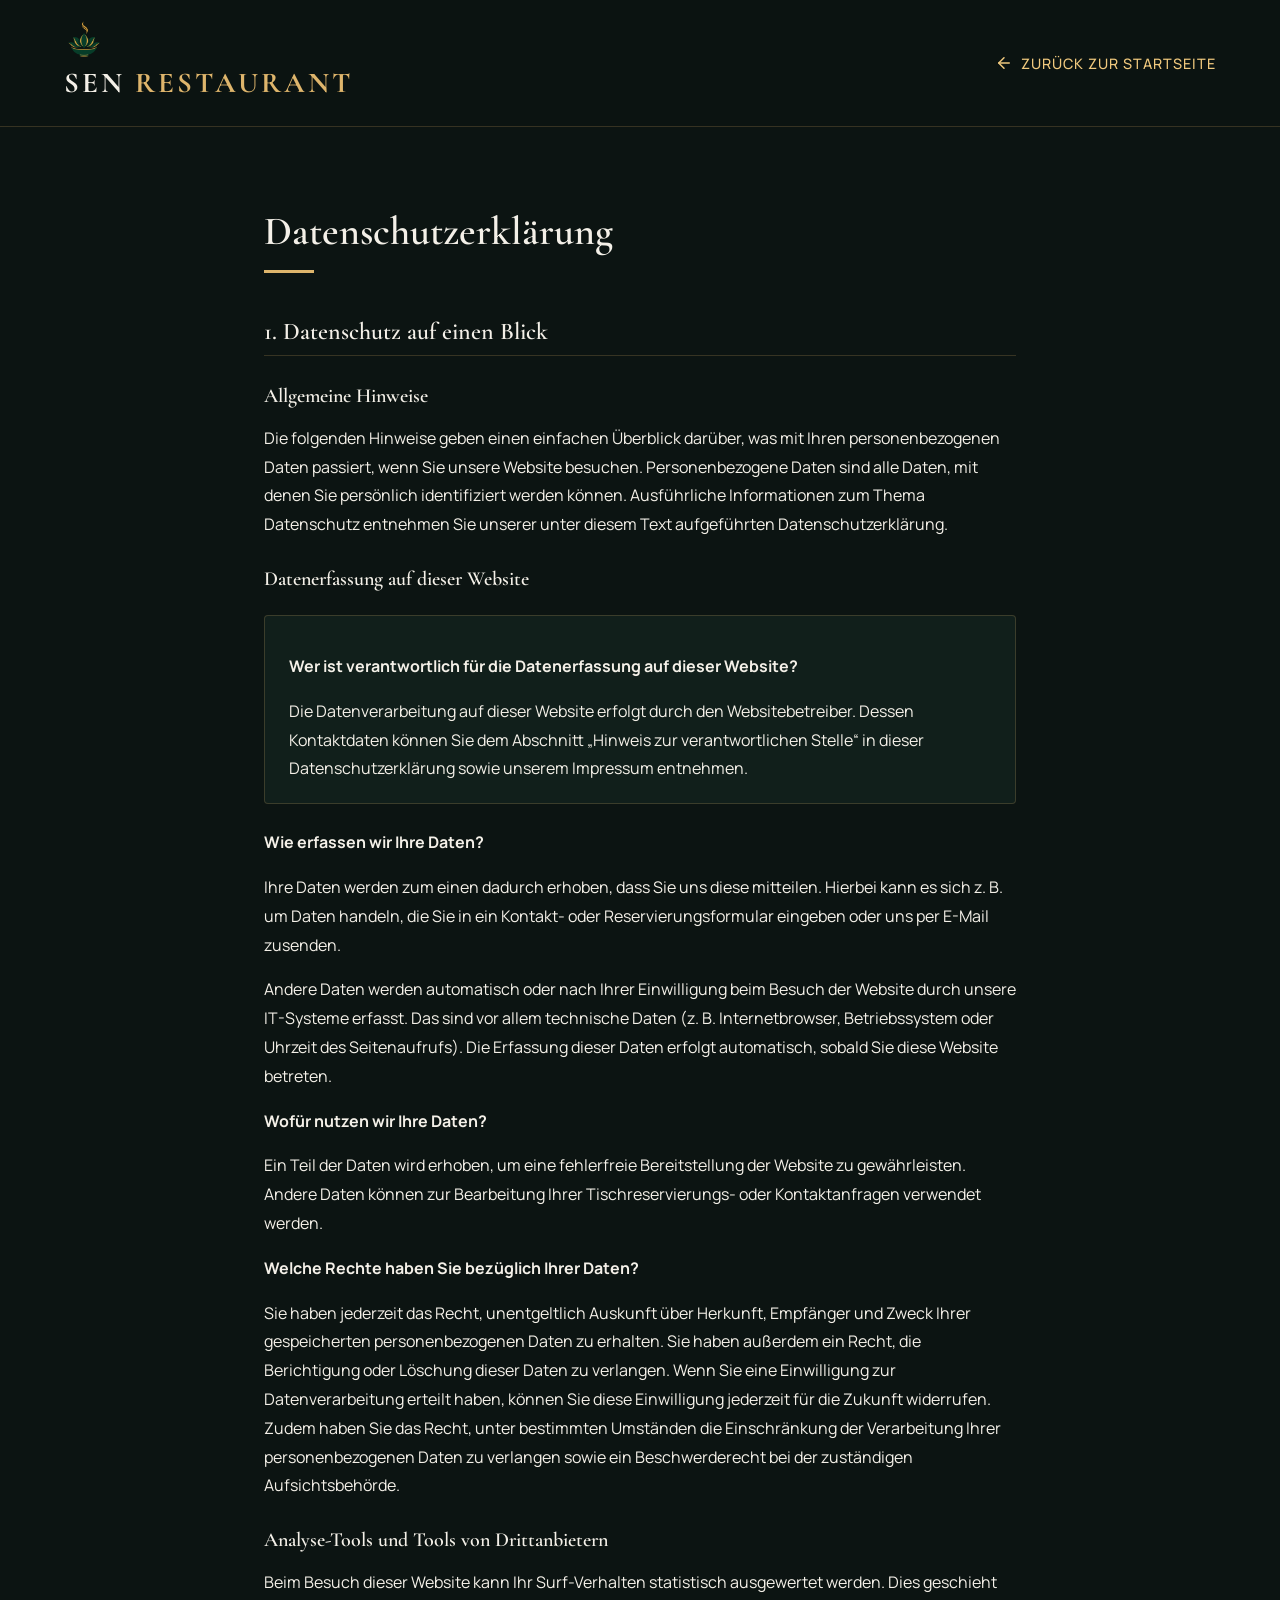
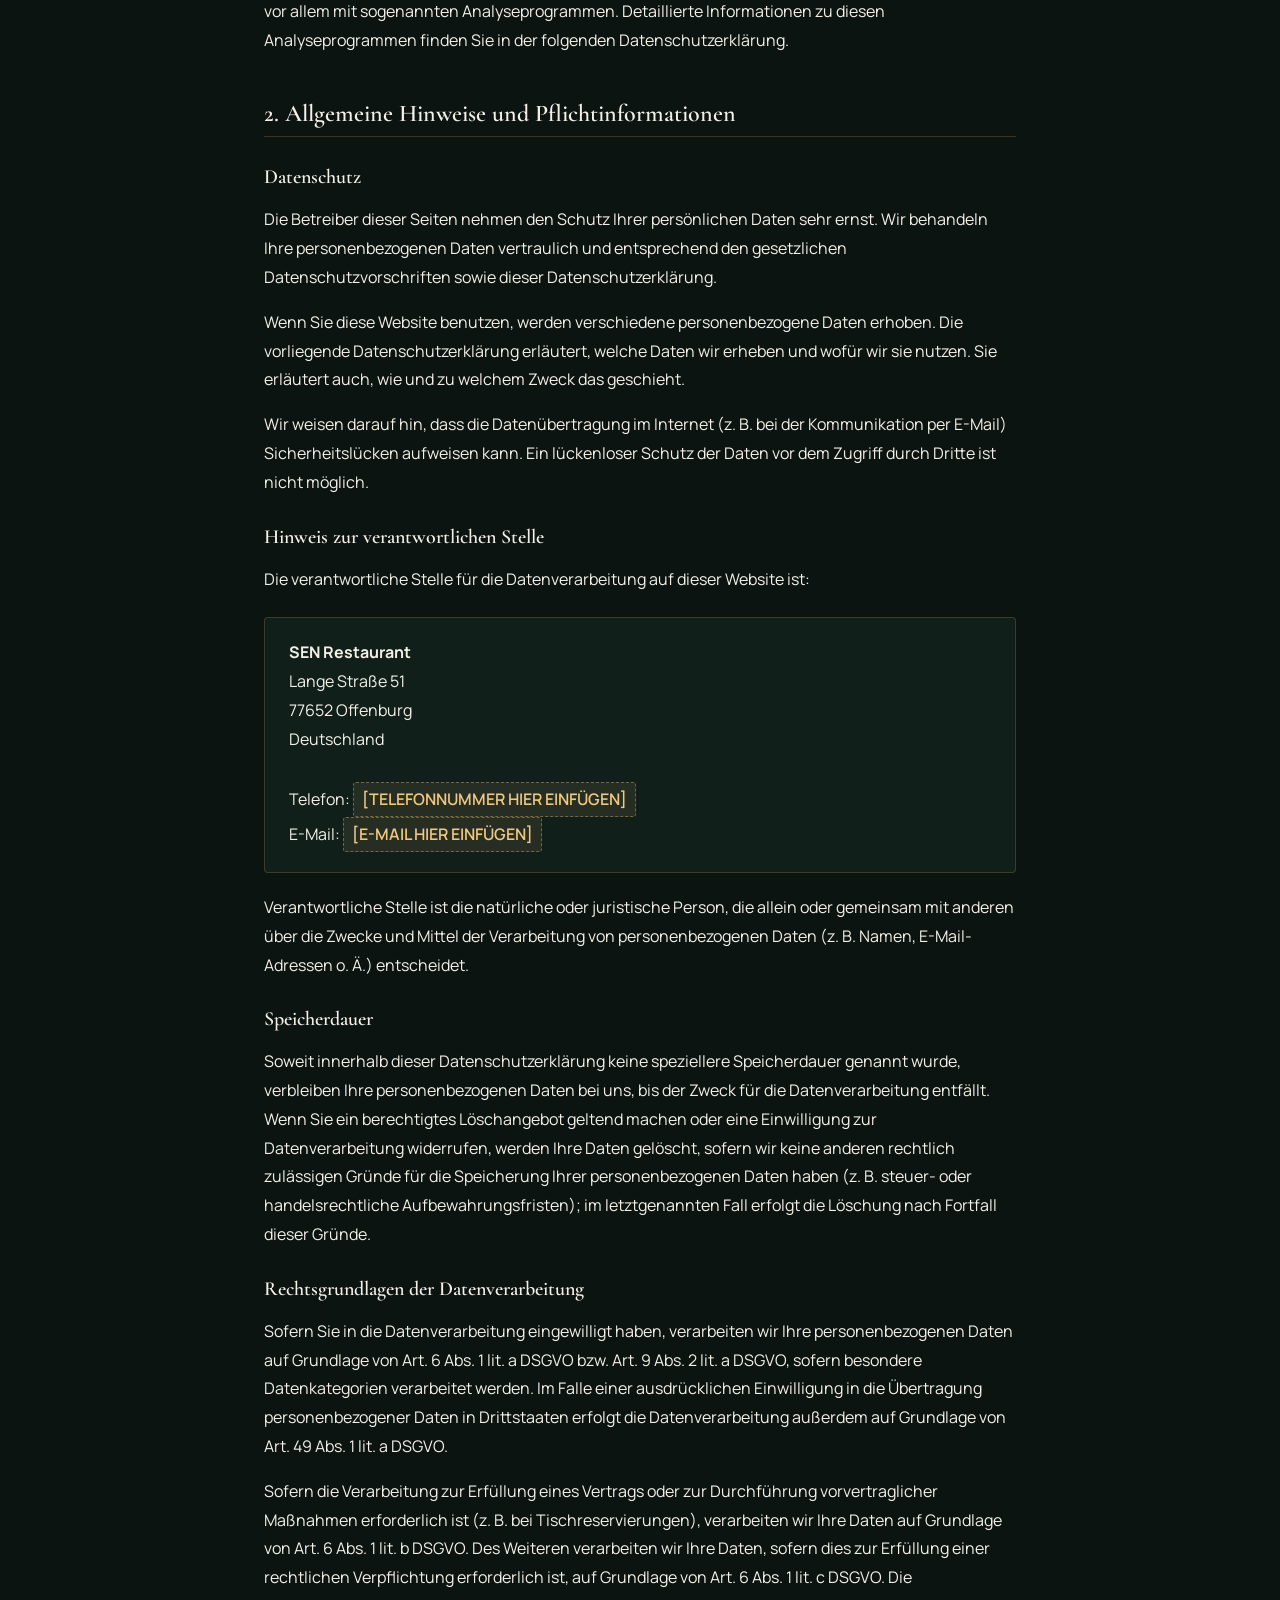
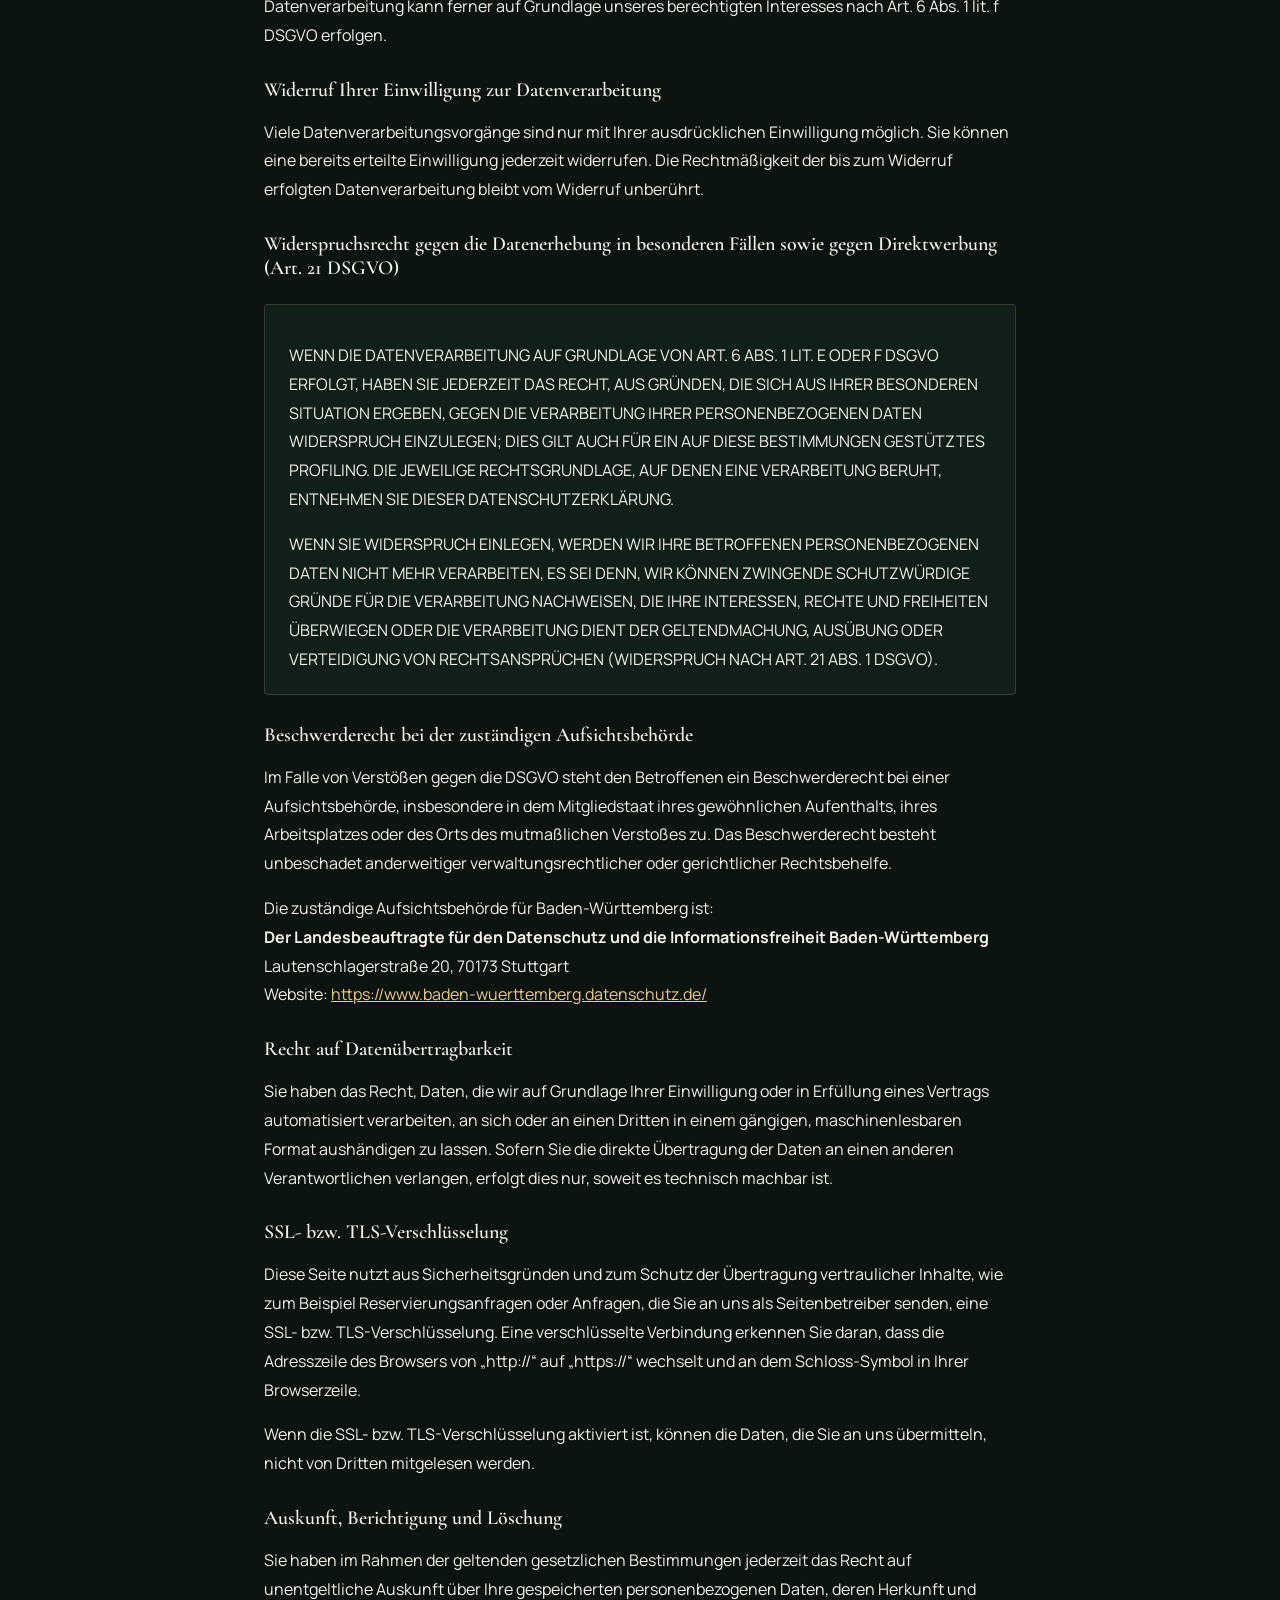
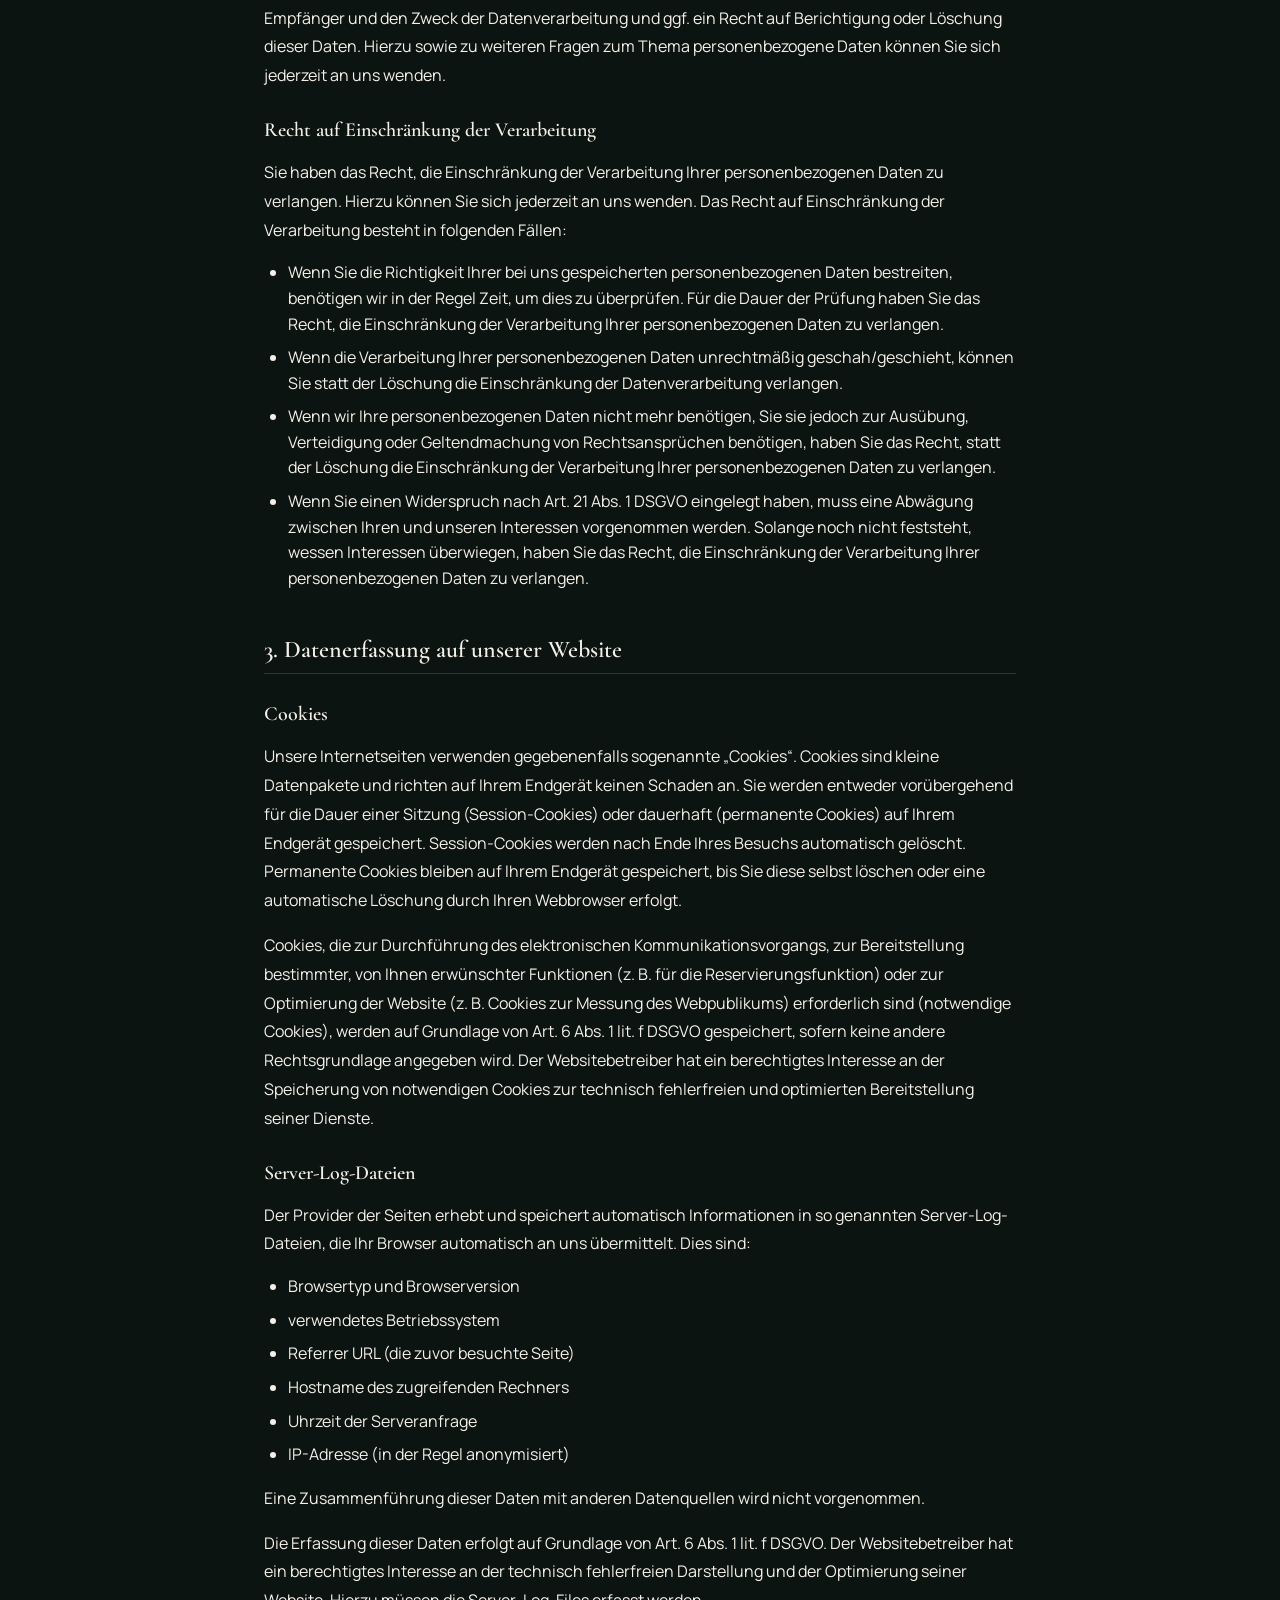
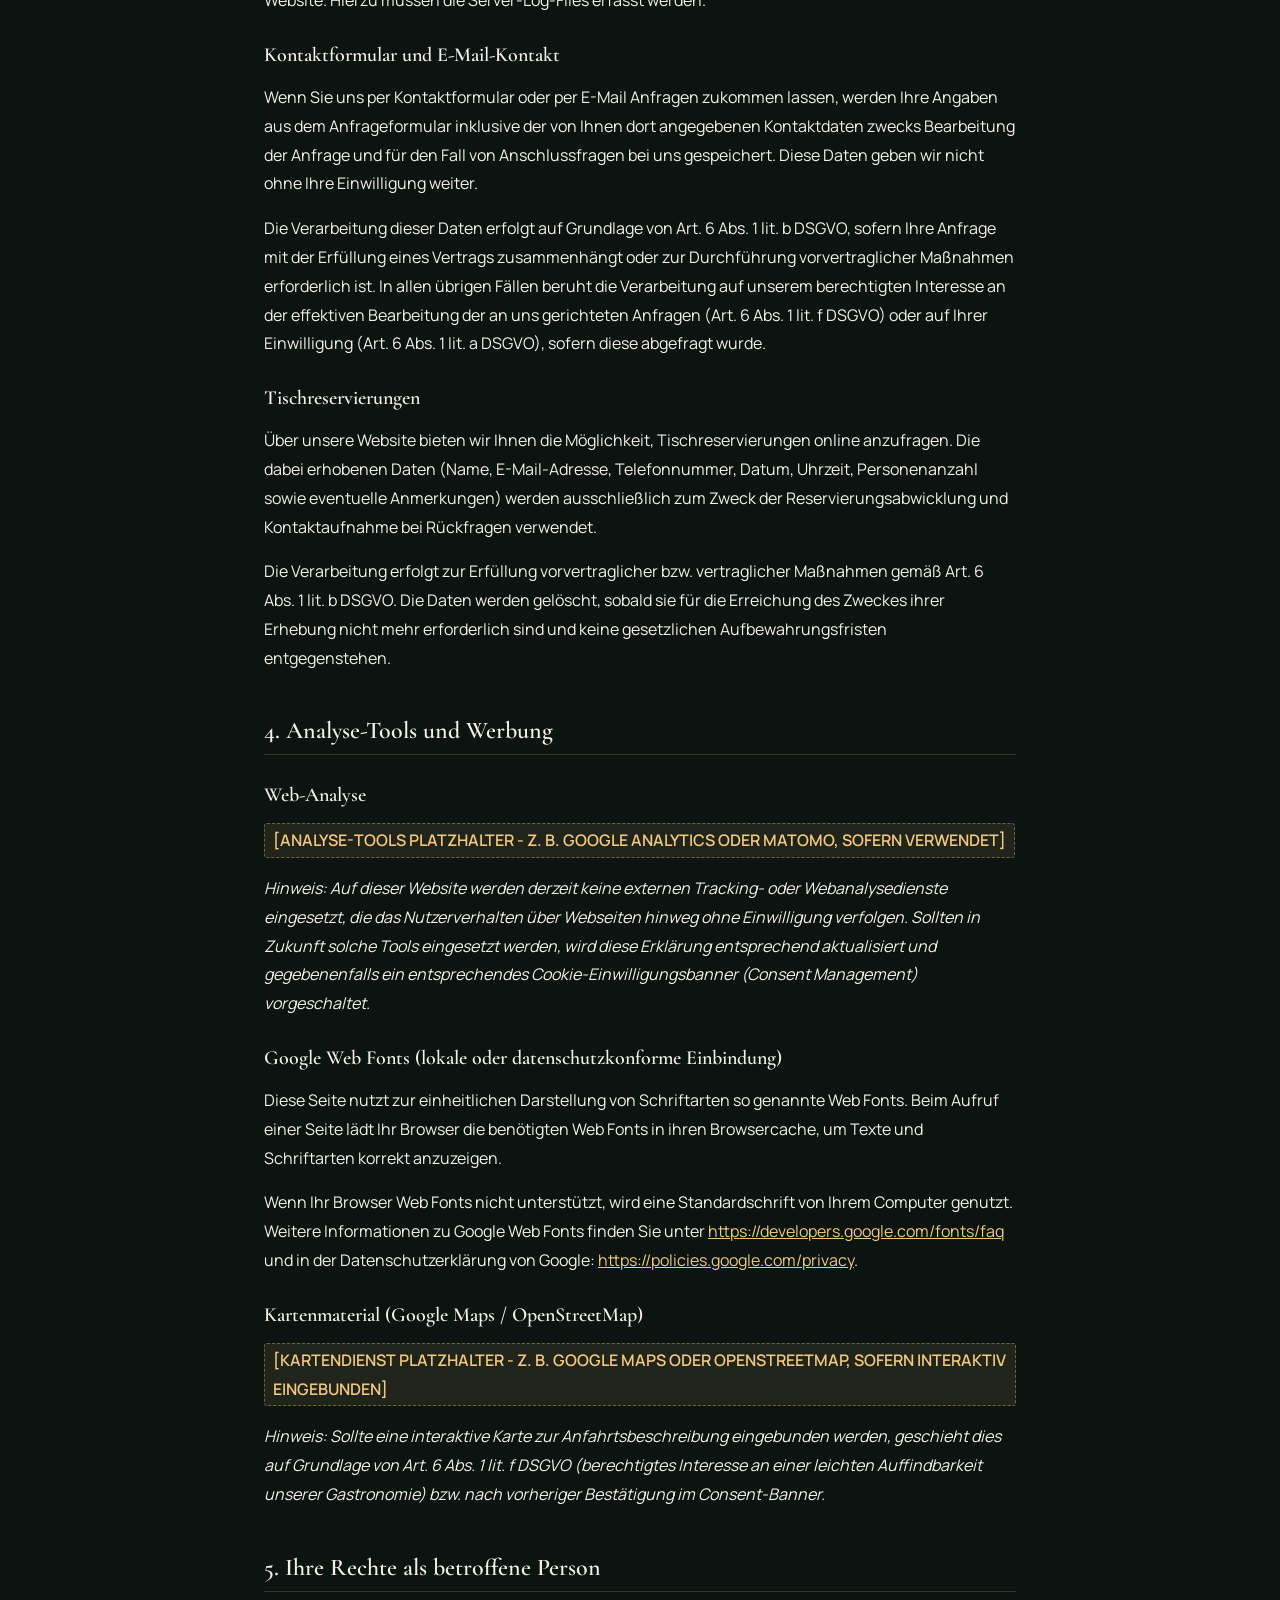
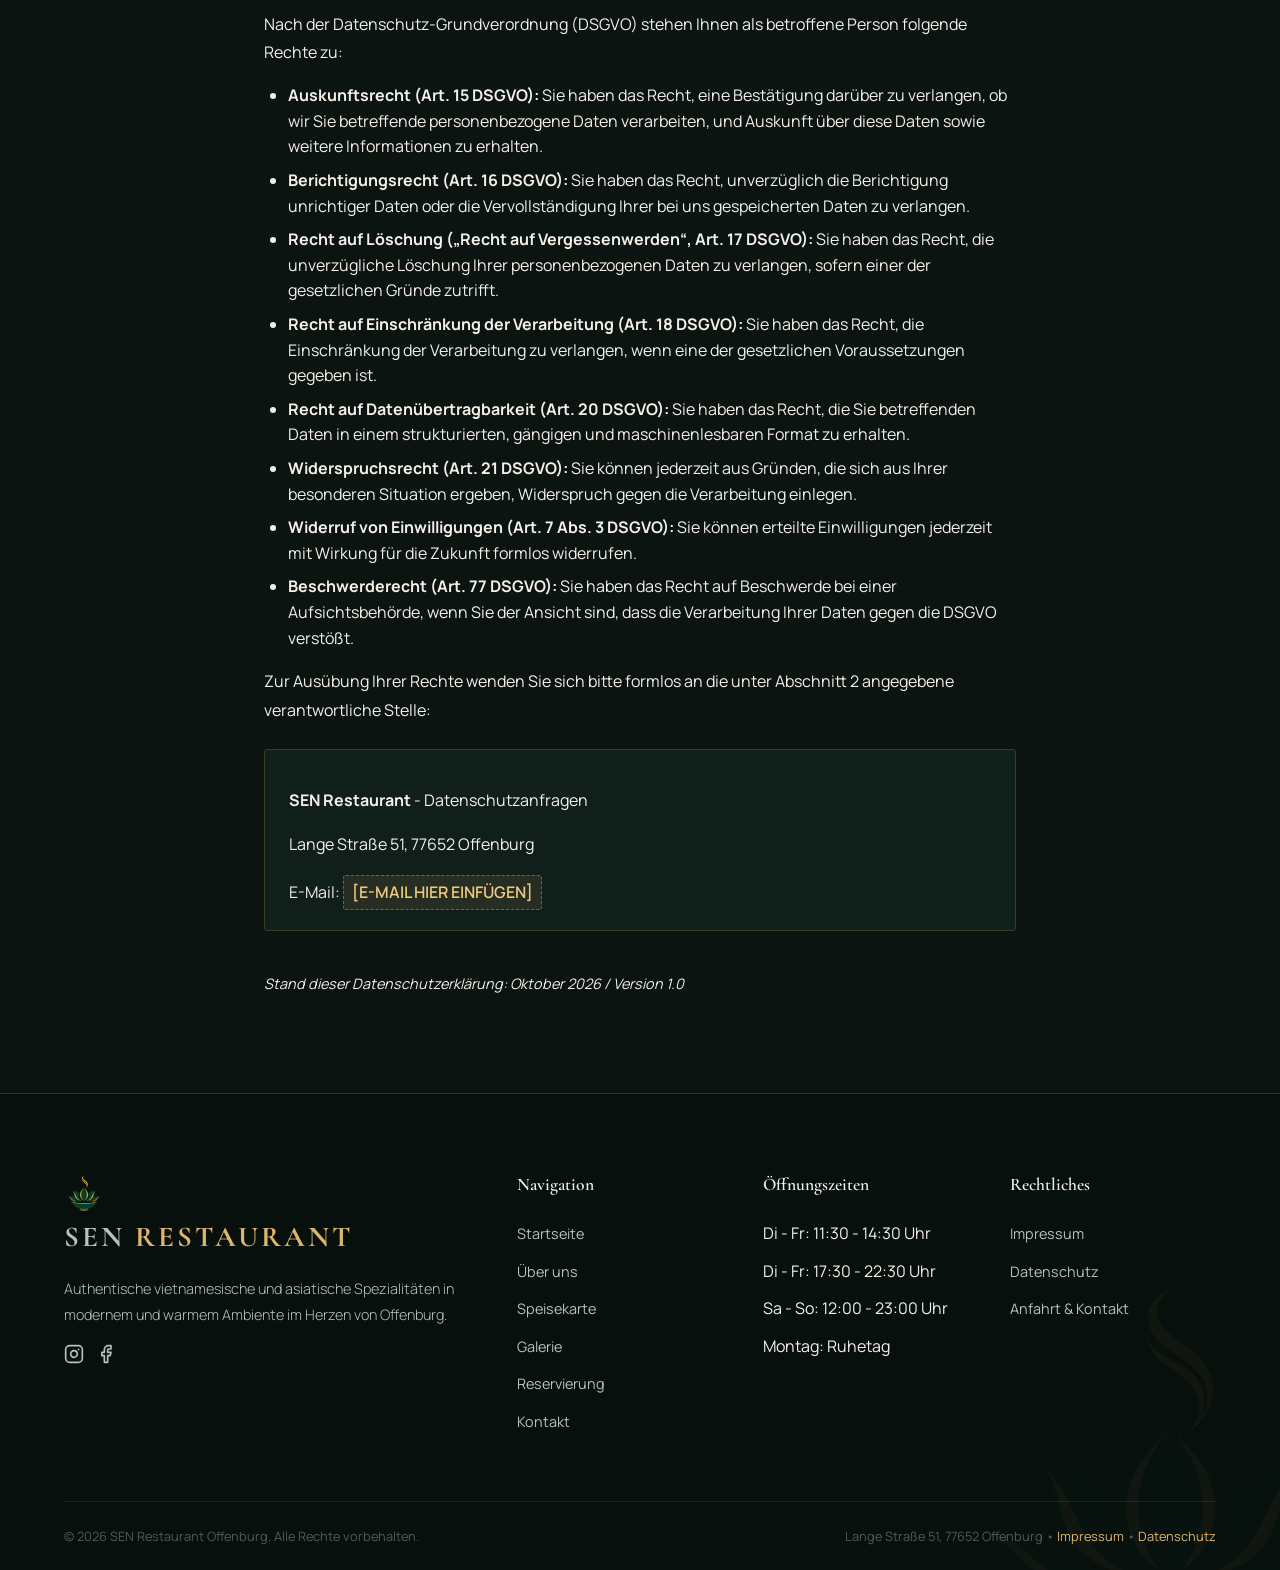
==== datenschutz.html @ 09ca0cd6 "upload" ====
<!DOCTYPE html>
<html lang="de">
<head>
  <meta charset="UTF-8">
  <meta name="viewport" content="width=device-width, initial-scale=1.0">
  <title>Datenschutzerklärung | SEN Restaurant Offenburg</title>
  <meta name="description" content="Datenschutzerklärung des SEN Restaurant in Offenburg. Umfassende DSGVO-konforme Informationen über die Verarbeitung Ihrer personenbezogenen Daten.">
  <meta name="robots" content="noindex, follow">
  
  <link rel="icon" type="image/png" sizes="32x32" href="assets/brand/favicon-32.png">
  <link rel="apple-touch-icon" sizes="192x192" href="assets/brand/favicon-192.png">
  
  <!-- Main Project Stylesheet -->
  <link rel="stylesheet" href="css/style.css">
  
  <!-- Legal Page Specific Styles -->
  <style>
    /* Legal Header Bar */
    .legal-header {
      background: var(--color-dark, #171714);
      padding: 20px 0;
      position: sticky;
      top: 0;
      z-index: 100;
      border-bottom: 1px solid rgba(183, 154, 99, 0.2);
    }
    
    .legal-header .container {
      display: flex;
      justify-content: space-between;
      align-items: center;
      max-width: 1200px;
      margin: 0 auto;
      padding: 0 24px;
    }
    
    .legal-header .back-link {
      color: var(--color-gold, #b79a63);
      font-size: 0.9rem;
      text-transform: uppercase;
      letter-spacing: 1px;
      display: inline-flex;
      align-items: center;
      gap: 8px;
      font-weight: 500;
      transition: color 0.3s ease, transform 0.3s ease;
      text-decoration: none;
    }
    
    .legal-header .back-link:hover {
      color: var(--color-gold-light, #d4b87a);
      transform: translateX(-4px);
    }

    .legal-header .back-link svg {
      transition: transform 0.3s ease;
    }

    .legal-header .back-link:hover svg {
      transform: translateX(-2px);
    }

    .logo .legal-logo-mark {
      width: 40px;
      height: 40px;
      margin-right: 10px;
      object-fit: contain;
      vertical-align: middle;
    }
    
    /* Legal Main Content */
    .legal-content {
      padding: 80px 0;
      max-width: 800px;
      margin: 0 auto;
      min-height: calc(100vh - 450px);
    }
    
    .legal-content h1 {
      font-family: var(--font-heading, 'Playfair Display', serif);
      font-size: 2.5rem;
      margin-bottom: 30px;
      color: var(--color-dark, #171714);
      position: relative;
    }

    .legal-content h1::after {
      content: '';
      display: block;
      width: 50px;
      height: 3px;
      background-color: var(--color-gold, #b79a63);
      margin-top: 15px;
    }
    
    .legal-content h2 {
      font-family: var(--font-heading, 'Playfair Display', serif);
      font-size: 1.5rem;
      margin-top: 45px;
      margin-bottom: 18px;
      color: var(--color-dark, #171714);
      border-bottom: 1px solid rgba(183, 154, 99, 0.2);
      padding-bottom: 8px;
    }

    .legal-content h3 {
      font-family: var(--font-heading, 'Playfair Display', serif);
      font-size: 1.25rem;
      margin-top: 28px;
      margin-bottom: 14px;
      color: var(--color-dark, #171714);
    }

    .legal-content h4 {
      font-family: var(--font-heading, 'Playfair Display', serif);
      font-size: 1.1rem;
      margin-top: 20px;
      margin-bottom: 10px;
      color: var(--color-dark, #171714);
    }
    
    .legal-content p {
      margin-bottom: 16px;
      line-height: 1.8;
      color: var(--color-text, #2a2a2a);
      font-size: 1rem;
    }

    .legal-content address {
      font-style: normal;
      margin-bottom: 20px;
      line-height: 1.8;
      color: var(--color-text, #2a2a2a);
    }
    
    .legal-content ul {
      margin-bottom: 16px;
      padding-left: 24px;
    }
    
    .legal-content li {
      margin-bottom: 8px;
      line-height: 1.6;
      color: var(--color-text, #2a2a2a);
    }

    .legal-content a {
      color: var(--color-gold, #b79a63);
      text-decoration: underline;
      transition: color 0.3s ease;
    }

    .legal-content a:hover {
      color: var(--color-green, #27382d);
    }

    .placeholder {
      background: rgba(183, 154, 99, 0.15);
      padding: 2px 8px;
      border-radius: 3px;
      color: var(--color-gold, #b79a63);
      font-weight: 600;
      display: inline-block;
      border: 1px dashed rgba(183, 154, 99, 0.4);
    }

    .info-box {
      background-color: rgba(255, 255, 255, 0.65);
      border: 1px solid var(--color-border, rgba(183, 154, 99, 0.2));
      border-left: 4px solid var(--color-gold, #b79a63);
      border-radius: 4px;
      padding: 20px 24px;
      margin: 24px 0;
    }

    .info-box p:last-child {
      margin-bottom: 0;
    }

    /* Mobile adjustments */
    @media (max-width: 768px) {
      .legal-content {
        padding: 50px 0;
      }

      .legal-content h1 {
        font-size: 2rem;
      }

      .legal-content h2 {
        font-size: 1.35rem;
      }

      .legal-header .back-link span {
        display: none;
      }

      .legal-header .back-link::after {
        content: 'Startseite';
      }
    }
  </style>
  <link rel="preconnect" href="https://fonts.googleapis.com">
  <link rel="preconnect" href="https://fonts.gstatic.com" crossorigin>
  <link href="https://fonts.googleapis.com/css2?family=Cormorant+Garamond:wght@500;600;700&family=Manrope:wght@400;500;600;700&display=swap" rel="stylesheet">
  <link rel="stylesheet" href="css/premium.css">
</head>
<body>
  <!-- Simplified Header with Logo and Back Link -->
  <header class="legal-header">
    <div class="container">
      <a href="index.html" class="logo" aria-label="SEN Restaurant Startseite"><img class="legal-logo-mark" src="assets/brand/sen-logo-mark.png" alt="" width="40" height="40">SEN <span>Restaurant</span></a>
      <a href="index.html" class="back-link" title="Zurück zur Startseite">
        <svg width="18" height="18" viewBox="0 0 24 24" fill="none" stroke="currentColor" stroke-width="2" stroke-linecap="round" stroke-linejoin="round" aria-hidden="true">
          <line x1="19" y1="12" x2="5" y2="12"></line>
          <polyline points="12 19 5 12 12 5"></polyline>
        </svg>
        <span>Zurück zur Startseite</span>
      </a>
    </div>
  </header>
  
  <!-- Main Content Area -->
  <main class="legal-content">
    <div class="container">
      <h1>Datenschutzerklärung</h1>

      <!-- Section 1 -->
      <h2>1. Datenschutz auf einen Blick</h2>

      <h3>Allgemeine Hinweise</h3>
      <p>
        Die folgenden Hinweise geben einen einfachen Überblick darüber, was mit Ihren personenbezogenen Daten passiert, wenn Sie unsere Website besuchen. Personenbezogene Daten sind alle Daten, mit denen Sie persönlich identifiziert werden können. Ausführliche Informationen zum Thema Datenschutz entnehmen Sie unserer unter diesem Text aufgeführten Datenschutzerklärung.
      </p>

      <h3>Datenerfassung auf dieser Website</h3>
      <div class="info-box">
        <p><strong>Wer ist verantwortlich für die Datenerfassung auf dieser Website?</strong></p>
        <p>Die Datenverarbeitung auf dieser Website erfolgt durch den Websitebetreiber. Dessen Kontaktdaten können Sie dem Abschnitt „Hinweis zur verantwortlichen Stelle“ in dieser Datenschutzerklärung sowie unserem Impressum entnehmen.</p>
      </div>

      <p><strong>Wie erfassen wir Ihre Daten?</strong></p>
      <p>
        Ihre Daten werden zum einen dadurch erhoben, dass Sie uns diese mitteilen. Hierbei kann es sich z.&nbsp;B. um Daten handeln, die Sie in ein Kontakt- oder Reservierungsformular eingeben oder uns per E-Mail zusenden.
      </p>
      <p>
        Andere Daten werden automatisch oder nach Ihrer Einwilligung beim Besuch der Website durch unsere IT-Systeme erfasst. Das sind vor allem technische Daten (z.&nbsp;B. Internetbrowser, Betriebssystem oder Uhrzeit des Seitenaufrufs). Die Erfassung dieser Daten erfolgt automatisch, sobald Sie diese Website betreten.
      </p>

      <p><strong>Wofür nutzen wir Ihre Daten?</strong></p>
      <p>
        Ein Teil der Daten wird erhoben, um eine fehlerfreie Bereitstellung der Website zu gewährleisten. Andere Daten können zur Bearbeitung Ihrer Tischreservierungs- oder Kontaktanfragen verwendet werden.
      </p>

      <p><strong>Welche Rechte haben Sie bezüglich Ihrer Daten?</strong></p>
      <p>
        Sie haben jederzeit das Recht, unentgeltlich Auskunft über Herkunft, Empfänger und Zweck Ihrer gespeicherten personenbezogenen Daten zu erhalten. Sie haben außerdem ein Recht, die Berichtigung oder Löschung dieser Daten zu verlangen. Wenn Sie eine Einwilligung zur Datenverarbeitung erteilt haben, können Sie diese Einwilligung jederzeit für die Zukunft widerrufen. Zudem haben Sie das Recht, unter bestimmten Umständen die Einschränkung der Verarbeitung Ihrer personenbezogenen Daten zu verlangen sowie ein Beschwerderecht bei der zuständigen Aufsichtsbehörde.
      </p>

      <h3>Analyse-Tools und Tools von Drittanbietern</h3>
      <p>
        Beim Besuch dieser Website kann Ihr Surf-Verhalten statistisch ausgewertet werden. Dies geschieht vor allem mit sogenannten Analyseprogrammen. Detaillierte Informationen zu diesen Analyseprogrammen finden Sie in der folgenden Datenschutzerklärung.
      </p>

      <!-- Section 2 -->
      <h2>2. Allgemeine Hinweise und Pflichtinformationen</h2>

      <h3>Datenschutz</h3>
      <p>
        Die Betreiber dieser Seiten nehmen den Schutz Ihrer persönlichen Daten sehr ernst. Wir behandeln Ihre personenbezogenen Daten vertraulich und entsprechend den gesetzlichen Datenschutzvorschriften sowie dieser Datenschutzerklärung.
      </p>
      <p>
        Wenn Sie diese Website benutzen, werden verschiedene personenbezogene Daten erhoben. Die vorliegende Datenschutzerklärung erläutert, welche Daten wir erheben und wofür wir sie nutzen. Sie erläutert auch, wie und zu welchem Zweck das geschieht.
      </p>
      <p>
        Wir weisen darauf hin, dass die Datenübertragung im Internet (z.&nbsp;B. bei der Kommunikation per E-Mail) Sicherheitslücken aufweisen kann. Ein lückenloser Schutz der Daten vor dem Zugriff durch Dritte ist nicht möglich.
      </p>

      <h3>Hinweis zur verantwortlichen Stelle</h3>
      <p>Die verantwortliche Stelle für die Datenverarbeitung auf dieser Website ist:</p>
      <address class="info-box">
        <strong>SEN Restaurant</strong><br>
        Lange Straße 51<br>
        77652 Offenburg<br>
        Deutschland<br><br>
        Telefon: <span class="placeholder">[TELEFONNUMMER HIER EINFÜGEN]</span><br>
        E-Mail: <span class="placeholder">[E-MAIL HIER EINFÜGEN]</span>
      </address>
      <p>
        Verantwortliche Stelle ist die natürliche oder juristische Person, die allein oder gemeinsam mit anderen über die Zwecke und Mittel der Verarbeitung von personenbezogenen Daten (z.&nbsp;B. Namen, E-Mail-Adressen o.&nbsp;Ä.) entscheidet.
      </p>

      <h3>Speicherdauer</h3>
      <p>
        Soweit innerhalb dieser Datenschutzerklärung keine speziellere Speicherdauer genannt wurde, verbleiben Ihre personenbezogenen Daten bei uns, bis der Zweck für die Datenverarbeitung entfällt. Wenn Sie ein berechtigtes Löschangebot geltend machen oder eine Einwilligung zur Datenverarbeitung widerrufen, werden Ihre Daten gelöscht, sofern wir keine anderen rechtlich zulässigen Gründe für die Speicherung Ihrer personenbezogenen Daten haben (z.&nbsp;B. steuer- oder handelsrechtliche Aufbewahrungsfristen); im letztgenannten Fall erfolgt die Löschung nach Fortfall dieser Gründe.
      </p>

      <h3>Rechtsgrundlagen der Datenverarbeitung</h3>
      <p>
        Sofern Sie in die Datenverarbeitung eingewilligt haben, verarbeiten wir Ihre personenbezogenen Daten auf Grundlage von Art. 6 Abs. 1 lit. a DSGVO bzw. Art. 9 Abs. 2 lit. a DSGVO, sofern besondere Datenkategorien verarbeitet werden. Im Falle einer ausdrücklichen Einwilligung in die Übertragung personenbezogener Daten in Drittstaaten erfolgt die Datenverarbeitung außerdem auf Grundlage von Art. 49 Abs. 1 lit. a DSGVO.
      </p>
      <p>
        Sofern die Verarbeitung zur Erfüllung eines Vertrags oder zur Durchführung vorvertraglicher Maßnahmen erforderlich ist (z.&nbsp;B. bei Tischreservierungen), verarbeiten wir Ihre Daten auf Grundlage von Art. 6 Abs. 1 lit. b DSGVO. Des Weiteren verarbeiten wir Ihre Daten, sofern dies zur Erfüllung einer rechtlichen Verpflichtung erforderlich ist, auf Grundlage von Art. 6 Abs. 1 lit. c DSGVO. Die Datenverarbeitung kann ferner auf Grundlage unseres berechtigten Interesses nach Art. 6 Abs. 1 lit. f DSGVO erfolgen.
      </p>

      <h3>Widerruf Ihrer Einwilligung zur Datenverarbeitung</h3>
      <p>
        Viele Datenverarbeitungsvorgänge sind nur mit Ihrer ausdrücklichen Einwilligung möglich. Sie können eine bereits erteilte Einwilligung jederzeit widerrufen. Die Rechtmäßigkeit der bis zum Widerruf erfolgten Datenverarbeitung bleibt vom Widerruf unberührt.
      </p>

      <h3>Widerspruchsrecht gegen die Datenerhebung in besonderen Fällen sowie gegen Direktwerbung (Art. 21 DSGVO)</h3>
      <div class="info-box">
        <p>
          WENN DIE DATENVERARBEITUNG AUF GRUNDLAGE VON ART. 6 ABS. 1 LIT. E ODER F DSGVO ERFOLGT, HABEN SIE JEDERZEIT DAS RECHT, AUS GRÜNDEN, DIE SICH AUS IHRER BESONDEREN SITUATION ERGEBEN, GEGEN DIE VERARBEITUNG IHRER PERSONENBEZOGENEN DATEN WIDERSPRUCH EINZULEGEN; DIES GILT AUCH FÜR EIN AUF DIESE BESTIMMUNGEN GESTÜTZTES PROFILING. DIE JEWEILIGE RECHTSGRUNDLAGE, AUF DENEN EINE VERARBEITUNG BERUHT, ENTNEHMEN SIE DIESER DATENSCHUTZERKLÄRUNG.
        </p>
        <p>
          WENN SIE WIDERSPRUCH EINLEGEN, WERDEN WIR IHRE BETROFFENEN PERSONENBEZOGENEN DATEN NICHT MEHR VERARBEITEN, ES SEI DENN, WIR KÖNNEN ZWINGENDE SCHUTZWÜRDIGE GRÜNDE FÜR DIE VERARBEITUNG NACHWEISEN, DIE IHRE INTERESSEN, RECHTE UND FREIHEITEN ÜBERWIEGEN ODER DIE VERARBEITUNG DIENT DER GELTENDMACHUNG, AUSÜBUNG ODER VERTEIDIGUNG VON RECHTSANSPRÜCHEN (WIDERSPRUCH NACH ART. 21 ABS. 1 DSGVO).
        </p>
      </div>

      <h3>Beschwerderecht bei der zuständigen Aufsichtsbehörde</h3>
      <p>
        Im Falle von Verstößen gegen die DSGVO steht den Betroffenen ein Beschwerderecht bei einer Aufsichtsbehörde, insbesondere in dem Mitgliedstaat ihres gewöhnlichen Aufenthalts, ihres Arbeitsplatzes oder des Orts des mutmaßlichen Verstoßes zu. Das Beschwerderecht besteht unbeschadet anderweitiger verwaltungsrechtlicher oder gerichtlicher Rechtsbehelfe.
      </p>
      <p>
        Die zuständige Aufsichtsbehörde für Baden-Württemberg ist:<br>
        <strong>Der Landesbeauftragte für den Datenschutz und die Informationsfreiheit Baden-Württemberg</strong><br>
        Lautenschlagerstraße 20, 70173 Stuttgart<br>
        Website: <a href="https://www.baden-wuerttemberg.datenschutz.de/" target="_blank" rel="noopener noreferrer">https://www.baden-wuerttemberg.datenschutz.de/</a>
      </p>

      <h3>Recht auf Datenübertragbarkeit</h3>
      <p>
        Sie haben das Recht, Daten, die wir auf Grundlage Ihrer Einwilligung oder in Erfüllung eines Vertrags automatisiert verarbeiten, an sich oder an einen Dritten in einem gängigen, maschinenlesbaren Format aushändigen zu lassen. Sofern Sie die direkte Übertragung der Daten an einen anderen Verantwortlichen verlangen, erfolgt dies nur, soweit es technisch machbar ist.
      </p>

      <h3>SSL- bzw. TLS-Verschlüsselung</h3>
      <p>
        Diese Seite nutzt aus Sicherheitsgründen und zum Schutz der Übertragung vertraulicher Inhalte, wie zum Beispiel Reservierungsanfragen oder Anfragen, die Sie an uns als Seitenbetreiber senden, eine SSL- bzw. TLS-Verschlüsselung. Eine verschlüsselte Verbindung erkennen Sie daran, dass die Adresszeile des Browsers von „http://“ auf „https://“ wechselt und an dem Schloss-Symbol in Ihrer Browserzeile.
      </p>
      <p>
        Wenn die SSL- bzw. TLS-Verschlüsselung aktiviert ist, können die Daten, die Sie an uns übermitteln, nicht von Dritten mitgelesen werden.
      </p>

      <h3>Auskunft, Berichtigung und Löschung</h3>
      <p>
        Sie haben im Rahmen der geltenden gesetzlichen Bestimmungen jederzeit das Recht auf unentgeltliche Auskunft über Ihre gespeicherten personenbezogenen Daten, deren Herkunft und Empfänger und den Zweck der Datenverarbeitung und ggf. ein Recht auf Berichtigung oder Löschung dieser Daten. Hierzu sowie zu weiteren Fragen zum Thema personenbezogene Daten können Sie sich jederzeit an uns wenden.
      </p>

      <h3>Recht auf Einschränkung der Verarbeitung</h3>
      <p>
        Sie haben das Recht, die Einschränkung der Verarbeitung Ihrer personenbezogenen Daten zu verlangen. Hierzu können Sie sich jederzeit an uns wenden. Das Recht auf Einschränkung der Verarbeitung besteht in folgenden Fällen:
      </p>
      <ul>
        <li>Wenn Sie die Richtigkeit Ihrer bei uns gespeicherten personenbezogenen Daten bestreiten, benötigen wir in der Regel Zeit, um dies zu überprüfen. Für die Dauer der Prüfung haben Sie das Recht, die Einschränkung der Verarbeitung Ihrer personenbezogenen Daten zu verlangen.</li>
        <li>Wenn die Verarbeitung Ihrer personenbezogenen Daten unrechtmäßig geschah/geschieht, können Sie statt der Löschung die Einschränkung der Datenverarbeitung verlangen.</li>
        <li>Wenn wir Ihre personenbezogenen Daten nicht mehr benötigen, Sie sie jedoch zur Ausübung, Verteidigung oder Geltendmachung von Rechtsansprüchen benötigen, haben Sie das Recht, statt der Löschung die Einschränkung der Verarbeitung Ihrer personenbezogenen Daten zu verlangen.</li>
        <li>Wenn Sie einen Widerspruch nach Art. 21 Abs. 1 DSGVO eingelegt haben, muss eine Abwägung zwischen Ihren und unseren Interessen vorgenommen werden. Solange noch nicht feststeht, wessen Interessen überwiegen, haben Sie das Recht, die Einschränkung der Verarbeitung Ihrer personenbezogenen Daten zu verlangen.</li>
      </ul>

      <!-- Section 3 -->
      <h2>3. Datenerfassung auf unserer Website</h2>

      <h3>Cookies</h3>
      <p>
        Unsere Internetseiten verwenden gegebenenfalls sogenannte „Cookies“. Cookies sind kleine Datenpakete und richten auf Ihrem Endgerät keinen Schaden an. Sie werden entweder vorübergehend für die Dauer einer Sitzung (Session-Cookies) oder dauerhaft (permanente Cookies) auf Ihrem Endgerät gespeichert. Session-Cookies werden nach Ende Ihres Besuchs automatisch gelöscht. Permanente Cookies bleiben auf Ihrem Endgerät gespeichert, bis Sie diese selbst löschen oder eine automatische Löschung durch Ihren Webbrowser erfolgt.
      </p>
      <p>
        Cookies, die zur Durchführung des elektronischen Kommunikationsvorgangs, zur Bereitstellung bestimmter, von Ihnen erwünschter Funktionen (z.&nbsp;B. für die Reservierungsfunktion) oder zur Optimierung der Website (z.&nbsp;B. Cookies zur Messung des Webpublikums) erforderlich sind (notwendige Cookies), werden auf Grundlage von Art. 6 Abs. 1 lit. f DSGVO gespeichert, sofern keine andere Rechtsgrundlage angegeben wird. Der Websitebetreiber hat ein berechtigtes Interesse an der Speicherung von notwendigen Cookies zur technisch fehlerfreien und optimierten Bereitstellung seiner Dienste.
      </p>

      <h3>Server-Log-Dateien</h3>
      <p>
        Der Provider der Seiten erhebt und speichert automatisch Informationen in so genannten Server-Log-Dateien, die Ihr Browser automatisch an uns übermittelt. Dies sind:
      </p>
      <ul>
        <li>Browsertyp und Browserversion</li>
        <li>verwendetes Betriebssystem</li>
        <li>Referrer URL (die zuvor besuchte Seite)</li>
        <li>Hostname des zugreifenden Rechners</li>
        <li>Uhrzeit der Serveranfrage</li>
        <li>IP-Adresse (in der Regel anonymisiert)</li>
      </ul>
      <p>
        Eine Zusammenführung dieser Daten mit anderen Datenquellen wird nicht vorgenommen.
      </p>
      <p>
        Die Erfassung dieser Daten erfolgt auf Grundlage von Art. 6 Abs. 1 lit. f DSGVO. Der Websitebetreiber hat ein berechtigtes Interesse an der technisch fehlerfreien Darstellung und der Optimierung seiner Website. Hierzu müssen die Server-Log-Files erfasst werden.
      </p>

      <h3>Kontaktformular und E-Mail-Kontakt</h3>
      <p>
        Wenn Sie uns per Kontaktformular oder per E-Mail Anfragen zukommen lassen, werden Ihre Angaben aus dem Anfrageformular inklusive der von Ihnen dort angegebenen Kontaktdaten zwecks Bearbeitung der Anfrage und für den Fall von Anschlussfragen bei uns gespeichert. Diese Daten geben wir nicht ohne Ihre Einwilligung weiter.
      </p>
      <p>
        Die Verarbeitung dieser Daten erfolgt auf Grundlage von Art. 6 Abs. 1 lit. b DSGVO, sofern Ihre Anfrage mit der Erfüllung eines Vertrags zusammenhängt oder zur Durchführung vorvertraglicher Maßnahmen erforderlich ist. In allen übrigen Fällen beruht die Verarbeitung auf unserem berechtigten Interesse an der effektiven Bearbeitung der an uns gerichteten Anfragen (Art. 6 Abs. 1 lit. f DSGVO) oder auf Ihrer Einwilligung (Art. 6 Abs. 1 lit. a DSGVO), sofern diese abgefragt wurde.
      </p>

      <h3>Tischreservierungen</h3>
      <p>
        Über unsere Website bieten wir Ihnen die Möglichkeit, Tischreservierungen online anzufragen. Die dabei erhobenen Daten (Name, E-Mail-Adresse, Telefonnummer, Datum, Uhrzeit, Personenanzahl sowie eventuelle Anmerkungen) werden ausschließlich zum Zweck der Reservierungsabwicklung und Kontaktaufnahme bei Rückfragen verwendet.
      </p>
      <p>
        Die Verarbeitung erfolgt zur Erfüllung vorvertraglicher bzw. vertraglicher Maßnahmen gemäß Art. 6 Abs. 1 lit. b DSGVO. Die Daten werden gelöscht, sobald sie für die Erreichung des Zweckes ihrer Erhebung nicht mehr erforderlich sind und keine gesetzlichen Aufbewahrungsfristen entgegenstehen.
      </p>

      <!-- Section 4 -->
      <h2>4. Analyse-Tools und Werbung</h2>

      <h3>Web-Analyse</h3>
      <p>
        <span class="placeholder">[ANALYSE-TOOLS PLATZHALTER - Z. B. GOOGLE ANALYTICS ODER MATOMO, SOFERN VERWENDET]</span>
      </p>
      <p>
        <em>Hinweis: Auf dieser Website werden derzeit keine externen Tracking- oder Webanalysedienste eingesetzt, die das Nutzerverhalten über Webseiten hinweg ohne Einwilligung verfolgen. Sollten in Zukunft solche Tools eingesetzt werden, wird diese Erklärung entsprechend aktualisiert und gegebenenfalls ein entsprechendes Cookie-Einwilligungsbanner (Consent Management) vorgeschaltet.</em>
      </p>

      <h3>Google Web Fonts (lokale oder datenschutzkonforme Einbindung)</h3>
      <p>
        Diese Seite nutzt zur einheitlichen Darstellung von Schriftarten so genannte Web Fonts. Beim Aufruf einer Seite lädt Ihr Browser die benötigten Web Fonts in ihren Browsercache, um Texte und Schriftarten korrekt anzuzeigen.
      </p>
      <p>
        Wenn Ihr Browser Web Fonts nicht unterstützt, wird eine Standardschrift von Ihrem Computer genutzt. Weitere Informationen zu Google Web Fonts finden Sie unter <a href="https://developers.google.com/fonts/faq" target="_blank" rel="noopener noreferrer">https://developers.google.com/fonts/faq</a> und in der Datenschutzerklärung von Google: <a href="https://policies.google.com/privacy" target="_blank" rel="noopener noreferrer">https://policies.google.com/privacy</a>.
      </p>

      <h3>Kartenmaterial (Google Maps / OpenStreetMap)</h3>
      <p>
        <span class="placeholder">[KARTENDIENST PLATZHALTER - Z. B. GOOGLE MAPS ODER OPENSTREETMAP, SOFERN INTERAKTIV EINGEBUNDEN]</span>
      </p>
      <p>
        <em>Hinweis: Sollte eine interaktive Karte zur Anfahrtsbeschreibung eingebunden werden, geschieht dies auf Grundlage von Art. 6 Abs. 1 lit. f DSGVO (berechtigtes Interesse an einer leichten Auffindbarkeit unserer Gastronomie) bzw. nach vorheriger Bestätigung im Consent-Banner.</em>
      </p>

      <!-- Section 5 -->
      <h2>5. Ihre Rechte als betroffene Person</h2>
      <p>
        Nach der Datenschutz-Grundverordnung (DSGVO) stehen Ihnen als betroffene Person folgende Rechte zu:
      </p>
      <ul>
        <li><strong>Auskunftsrecht (Art. 15 DSGVO):</strong> Sie haben das Recht, eine Bestätigung darüber zu verlangen, ob wir Sie betreffende personenbezogene Daten verarbeiten, und Auskunft über diese Daten sowie weitere Informationen zu erhalten.</li>
        <li><strong>Berichtigungsrecht (Art. 16 DSGVO):</strong> Sie haben das Recht, unverzüglich die Berichtigung unrichtiger Daten oder die Vervollständigung Ihrer bei uns gespeicherten Daten zu verlangen.</li>
        <li><strong>Recht auf Löschung („Recht auf Vergessenwerden“, Art. 17 DSGVO):</strong> Sie haben das Recht, die unverzügliche Löschung Ihrer personenbezogenen Daten zu verlangen, sofern einer der gesetzlichen Gründe zutrifft.</li>
        <li><strong>Recht auf Einschränkung der Verarbeitung (Art. 18 DSGVO):</strong> Sie haben das Recht, die Einschränkung der Verarbeitung zu verlangen, wenn eine der gesetzlichen Voraussetzungen gegeben ist.</li>
        <li><strong>Recht auf Datenübertragbarkeit (Art. 20 DSGVO):</strong> Sie haben das Recht, die Sie betreffenden Daten in einem strukturierten, gängigen und maschinenlesbaren Format zu erhalten.</li>
        <li><strong>Widerspruchsrecht (Art. 21 DSGVO):</strong> Sie können jederzeit aus Gründen, die sich aus Ihrer besonderen Situation ergeben, Widerspruch gegen die Verarbeitung einlegen.</li>
        <li><strong>Widerruf von Einwilligungen (Art. 7 Abs. 3 DSGVO):</strong> Sie können erteilte Einwilligungen jederzeit mit Wirkung für die Zukunft formlos widerrufen.</li>
        <li><strong>Beschwerderecht (Art. 77 DSGVO):</strong> Sie haben das Recht auf Beschwerde bei einer Aufsichtsbehörde, wenn Sie der Ansicht sind, dass die Verarbeitung Ihrer Daten gegen die DSGVO verstößt.</li>
      </ul>
      <p>
        Zur Ausübung Ihrer Rechte wenden Sie sich bitte formlos an die unter Abschnitt 2 angegebene verantwortliche Stelle:
      </p>
      <div class="contact-block info-box">
        <p><strong>SEN Restaurant</strong> - Datenschutzanfragen</p>
        <p>Lange Straße 51, 77652 Offenburg</p>
        <p>E-Mail: <span class="placeholder">[E-MAIL HIER EINFÜGEN]</span></p>
      </div>

      <p style="margin-top: 40px; font-size: 0.9rem; color: var(--color-text-light, #888888);">
        <em>Stand dieser Datenschutzerklärung: Oktober 2026 / Version 1.0</em>
      </p>
    </div>
  </main>
  
  <!-- Footer (matching main website) -->
  <footer class="footer">
    <div class="container">
      <div class="footer-grid">
        <!-- Column 1: Brand Info -->
        <div class="footer-col footer-brand">
          <a href="index.html" class="logo"><img class="legal-logo-mark" src="assets/brand/sen-logo-mark.png" alt="" width="40" height="40" loading="lazy">SEN <span>Restaurant</span></a>
          <p>Authentische vietnamesische und asiatische Spezialitäten in modernem und warmem Ambiente im Herzen von Offenburg.</p>
          <div class="footer-social">
            <a href="#" aria-label="Instagram" target="_blank" rel="noopener noreferrer">
              <svg width="20" height="20" viewBox="0 0 24 24" fill="none" stroke="currentColor" stroke-width="2" stroke-linecap="round" stroke-linejoin="round" aria-hidden="true"><rect x="2" y="2" width="20" height="20" rx="5" ry="5"></rect><path d="M16 11.37A4 4 0 1 1 12.63 8 4 4 0 0 1 16 11.37z"></path><line x1="17.5" y1="6.5" x2="17.51" y2="6.5"></line></svg>
            </a>
            <a href="#" aria-label="Facebook" target="_blank" rel="noopener noreferrer">
              <svg width="20" height="20" viewBox="0 0 24 24" fill="none" stroke="currentColor" stroke-width="2" stroke-linecap="round" stroke-linejoin="round" aria-hidden="true"><path d="M18 2h-3a5 5 0 0 0-5 5v3H7v4h3v8h4v-8h3l1-4h-4V7a1 1 0 0 1 1-1h3z"></path></svg>
            </a>
          </div>
        </div>

        <!-- Column 2: Navigation Links -->
        <div class="footer-col">
          <h3>Navigation</h3>
          <ul class="footer-links">
            <li class="footer-link"><a href="index.html#home">Startseite</a></li>
            <li class="footer-link"><a href="index.html#about">Über uns</a></li>
            <li class="footer-link"><a href="index.html#menu">Speisekarte</a></li>
            <li class="footer-link"><a href="index.html#gallery">Galerie</a></li>
            <li class="footer-link"><a href="index.html#reservation">Reservierung</a></li>
            <li class="footer-link"><a href="index.html#contact">Kontakt</a></li>
          </ul>
        </div>

        <!-- Column 3: Opening Hours -->
        <div class="footer-col">
          <h3>Öffnungszeiten</h3>
          <ul class="footer-links">
            <li class="footer-link"><span>Di - Fr: 11:30 - 14:30 Uhr</span></li>
            <li class="footer-link"><span>Di - Fr: 17:30 - 22:30 Uhr</span></li>
            <li class="footer-link"><span>Sa - So: 12:00 - 23:00 Uhr</span></li>
            <li class="footer-link"><span>Montag: Ruhetag</span></li>
          </ul>
        </div>

        <!-- Column 4: Legal & Contact -->
        <div class="footer-col">
          <h3>Rechtliches</h3>
          <ul class="footer-links">
            <li class="footer-link"><a href="impressum.html">Impressum</a></li>
            <li class="footer-link"><a href="datenschutz.html">Datenschutz</a></li>
            <li class="footer-link"><a href="index.html#contact">Anfahrt & Kontakt</a></li>
          </ul>
        </div>
      </div>

      <!-- Footer Bottom -->
      <div class="footer-bottom">
        <p>&copy; <span id="currentYear">2026</span> SEN Restaurant Offenburg. Alle Rechte vorbehalten.</p>
        <div class="footer-credit">
          <span>Lange Straße 51, 77652 Offenburg &bull; <a href="impressum.html">Impressum</a> &bull; <a href="datenschutz.html">Datenschutz</a></span>
        </div>
      </div>
    </div>
  </footer>

  <!-- Script for copyright year and global behavior -->
  <script src="js/main.js"></script>
</body>
</html>
---- css/style.css ----
:root {
  --color-dark: #171714;
  --color-cream: #f6f1e7;
  --color-gold: #b79a63;
  --color-gold-light: #d4b87a;
  --color-green: #27382d;
  --color-green-light: #344d3f;
  --color-white: #ffffff;
  --color-text: #2a2a2a;
  --color-text-light: #64645f;
  --color-border: rgba(183, 154, 99, 0.2);
  --color-overlay: rgba(23, 23, 20, 0.65);
  --color-card-bg: #1e1e1b;
  --font-heading: 'Playfair Display', serif;
  --font-body: 'Inter', sans-serif;
  --transition: all 0.3s ease;
  --transition-slow: all 0.6s ease;
}

/* GLOBAL STYLES */
*, *::before, *::after {
  box-sizing: border-box;
}

html {
  scroll-behavior: smooth;
  scroll-padding-top: 80px;
}

body {
  font-family: var(--font-body);
  color: var(--color-text);
  background-color: var(--color-cream);
  margin: 0;
  overflow-x: hidden;
  line-height: 1.6;
}

img {
  max-width: 100%;
  display: block;
}

a {
  text-decoration: none;
  color: inherit;
}

h1, h2, h3, h4, h5, h6 {
  font-family: var(--font-heading);
  line-height: 1.2;
  font-weight: 600;
  margin-top: 0;
}

::selection {
  background-color: var(--color-gold);
  color: var(--color-dark);
}

/* Scrollbar */
::-webkit-scrollbar {
  width: 8px;
}
::-webkit-scrollbar-track {
  background: var(--color-dark);
}
::-webkit-scrollbar-thumb {
  background: var(--color-gold);
  border-radius: 4px;
}
::-webkit-scrollbar-thumb:hover {
  background: var(--color-gold-light);
}

/* Focus styles */
:focus-visible {
  outline: 2px solid var(--color-gold);
  outline-offset: 2px;
}

/* CONTAINER */
.container {
  max-width: 1200px;
  margin: 0 auto;
  padding: 0 24px;
}

/* SECTIONS */
.section {
  padding: 100px 0;
}

.section-header {
  text-align: center;
  margin-bottom: 60px;
}

.section-title {
  font-size: 2.8rem;
  color: var(--color-dark);
  position: relative;
  margin-bottom: 16px;
}

.section-subtitle {
  font-size: 1.1rem;
  color: var(--color-text-light);
  max-width: 600px;
  margin: 0 auto;
  font-weight: 300;
}

.section-divider {
  display: block;
  width: 40px;
  height: 2px;
  background-color: var(--color-gold);
  margin: 20px auto 0;
}

/* DARK SECTIONS */
.section-dark {
  background-color: var(--color-dark);
  color: var(--color-cream);
}
.section-dark .section-title {
  color: var(--color-cream);
}

/* BUTTONS */
.btn {
  display: inline-flex;
  align-items: center;
  gap: 8px;
  padding: 14px 32px;
  border-radius: 4px;
  font-family: var(--font-body);
  font-size: 0.95rem;
  font-weight: 500;
  cursor: pointer;
  transition: var(--transition);
  text-transform: uppercase;
  letter-spacing: 1.5px;
  border: none;
}

.btn-primary {
  background-color: var(--color-gold);
  color: var(--color-dark);
}
.btn-primary:hover {
  background-color: var(--color-gold-light);
  transform: translateY(-2px);
  box-shadow: 0 4px 15px rgba(183, 154, 99, 0.3);
}

.btn-secondary {
  background-color: transparent;
  color: var(--color-cream);
  border: 1px solid var(--color-gold);
}
.btn-secondary:hover {
  background-color: var(--color-gold);
  color: var(--color-dark);
}

.btn-outline {
  background-color: transparent;
  color: var(--color-dark);
  border: 1px solid var(--color-gold);
}
.btn-outline:hover {
  background-color: var(--color-gold);
  color: var(--color-dark);
}

.btn-dark {
  background-color: var(--color-dark);
  color: var(--color-cream);
}
.btn-dark:hover {
  background-color: #2a2a25;
}

/* HEADER */
.header {
  position: fixed;
  top: 0;
  width: 100%;
  z-index: 1000;
  transition: var(--transition);
  padding: 20px 0;
  background-color: transparent;
}

.header.scrolled {
  background-color: rgba(23, 23, 20, 0.95);
  backdrop-filter: blur(10px);
  padding: 12px 0;
  box-shadow: 0 2px 20px rgba(0, 0, 0, 0.3);
}

.header-container {
  display: flex;
  justify-content: space-between;
  align-items: center;
  max-width: 1200px;
  margin: 0 auto;
  padding: 0 24px;
}

/* Logo */
.logo {
  font-family: var(--font-heading);
  font-size: 1.8rem;
  color: var(--color-cream);
  font-weight: 700;
  letter-spacing: 3px;
  text-transform: uppercase;
  margin: 0;
}
.logo span {
  color: var(--color-gold);
}

/* Navigation */
.nav {
  display: flex;
  align-items: center;
  gap: 40px;
}

.nav-links {
  display: flex;
  list-style: none;
  gap: 28px;
  margin: 0;
  padding: 0;
}

.nav-link {
  color: var(--color-cream);
  font-size: 0.85rem;
  font-weight: 400;
  text-transform: uppercase;
  letter-spacing: 1.5px;
  position: relative;
  transition: var(--transition);
  padding: 4px 0;
}

.nav-link::after {
  content: '';
  position: absolute;
  bottom: -4px;
  left: 0;
  width: 0;
  height: 2px;
  background-color: var(--color-gold);
  transition: width 0.3s ease;
}

.nav-link:hover::after,
.nav-link.active::after {
  width: 100%;
}

.nav-link:hover,
.nav-link.active {
  color: var(--color-gold);
}

.nav-cta {
  padding: 10px 24px;
  font-size: 0.8rem;
}

/* CART TRIGGERS */
.cart-trigger {
  font-family: var(--font-body);
}

.header-cart {
  display: inline-flex;
  align-items: center;
  gap: 9px;
  min-height: 42px;
  padding: 8px 12px;
  color: var(--color-cream);
  background: transparent;
  border: 1px solid rgba(255, 255, 255, 0.28);
  border-radius: 12px;
  font-size: 0.78rem;
  font-weight: 600;
  letter-spacing: 0.04em;
  cursor: pointer;
  transition: border-color 0.25s ease, color 0.25s ease, background-color 0.25s ease;
}

.header-cart:hover {
  color: var(--color-gold-light);
  border-color: var(--color-gold);
  background-color: rgba(183, 154, 99, 0.1);
}

.header-cart svg,
.mobile-header-cart svg {
  width: 21px;
  height: 21px;
}

.mobile-header-cart {
  display: none;
}

.cart-count {
  display: inline-flex;
  align-items: center;
  justify-content: center;
  min-width: 22px;
  height: 22px;
  padding: 0 6px;
  border-radius: 999px;
  background-color: var(--color-gold);
  color: var(--color-dark);
  font-size: 0.7rem;
  font-weight: 700;
  line-height: 1;
  font-variant-numeric: tabular-nums;
}

/* Hamburger */
.hamburger {
  display: none;
  flex-direction: column;
  gap: 6px;
  cursor: pointer;
  z-index: 1001;
  padding: 5px;
}

.hamburger span {
  display: block;
  width: 28px;
  height: 2px;
  background-color: var(--color-cream);
  transition: var(--transition);
}

.hamburger.active span:nth-child(1) {
  transform: rotate(45deg) translateY(8px);
}
.hamburger.active span:nth-child(2) {
  opacity: 0;
}
.hamburger.active span:nth-child(3) {
  transform: rotate(-45deg) translateY(-8px);
  transform-origin: center;
  margin-top: -1px;
}

/* Mobile Menu */
.mobile-menu {
  position: fixed;
  top: 0;
  right: -100%;
  width: 100%;
  height: 100vh;
  background-color: var(--color-dark);
  z-index: 999;
  transition: transform 0.4s cubic-bezier(0.77, 0.2, 0.05, 1);
  display: flex;
  flex-direction: column;
  justify-content: center;
  align-items: center;
  gap: 32px;
}

.mobile-menu.active {
  transform: translateX(-100%);
}

.mobile-nav-link {
  font-family: var(--font-heading);
  font-size: 1.8rem;
  color: var(--color-cream);
  transition: var(--transition);
}
.mobile-nav-link:hover {
  color: var(--color-gold);
}

/* HERO */
.hero {
  height: 100vh;
  min-height: 600px;
  position: relative;
  display: flex;
  align-items: center;
  justify-content: center;
  overflow: hidden;
  background-color: var(--color-dark);
}

.hero-bg {
  position: absolute;
  inset: 0;
  background-size: cover;
  background-position: center;
  background-repeat: no-repeat;
  z-index: 0;
}

.hero-overlay {
  position: absolute;
  inset: 0;
  background: linear-gradient(to bottom, rgba(23, 23, 20, 0.5) 0%, rgba(23, 23, 20, 0.7) 100%);
  z-index: 1;
}

.hero-content {
  position: relative;
  z-index: 2;
  text-align: center;
  max-width: 800px;
  padding: 0 24px;
}

.hero-label {
  display: inline-block;
  font-size: 0.85rem;
  letter-spacing: 4px;
  text-transform: uppercase;
  color: var(--color-gold);
  margin-bottom: 24px;
  font-weight: 400;
}

.hero-title {
  font-size: 4rem;
  color: var(--color-cream);
  margin-bottom: 20px;
  font-weight: 700;
  line-height: 1.1;
}

.hero-title span {
  color: var(--color-gold);
}

.hero-subtitle {
  font-size: 1.15rem;
  color: rgba(255, 255, 255, 0.8);
  font-weight: 300;
  line-height: 1.8;
  margin-bottom: 40px;
  max-width: 600px;
  margin-left: auto;
  margin-right: auto;
}

.hero-buttons {
  display: flex;
  gap: 16px;
  justify-content: center;
  flex-wrap: wrap;
  margin-bottom: 40px;
}

.hero-location {
  font-size: 0.85rem;
  color: rgba(255, 255, 255, 0.5);
  letter-spacing: 2px;
}

.hero-scroll {
  position: absolute;
  bottom: 30px;
  left: 50%;
  transform: translateX(-50%);
  z-index: 2;
  animation: bounce 2s infinite;
  color: var(--color-cream);
  font-size: 1.5rem;
}

@keyframes bounce {
  0%, 20%, 50%, 80%, 100% {
    transform: translateX(-50%) translateY(0);
  }
  40% {
    transform: translateX(-50%) translateY(-10px);
  }
  60% {
    transform: translateX(-50%) translateY(-5px);
  }
}

/* ABOUT */
.about-grid {
  display: grid;
  grid-template-columns: 1fr 1fr;
  gap: 60px;
  align-items: center;
}

.about-image-wrapper {
  position: relative;
  overflow: hidden;
  border-radius: 4px;
}

.about-image-wrapper::before {
  content: '';
  position: absolute;
  inset: -10px;
  border: 1px solid var(--color-gold);
  border-radius: 4px;
  z-index: 1;
  opacity: 0.3;
}

.about-image {
  width: 100%;
  height: 500px;
  object-fit: cover;
  border-radius: 4px;
  transition: transform 0.6s ease;
}

.about-image:hover {
  transform: scale(1.03);
}

.about-text h3 {
  font-size: 2rem;
  color: var(--color-dark);
  margin-bottom: 8px;
}

.about-text .about-label {
  font-size: 0.85rem;
  text-transform: uppercase;
  letter-spacing: 3px;
  color: var(--color-gold);
  margin-bottom: 12px;
  display: block;
}

.about-text p {
  color: var(--color-text);
  line-height: 1.8;
  margin-bottom: 16px;
  font-weight: 300;
}

/* HIGHLIGHTS */
.highlights-grid {
  display: grid;
  grid-template-columns: repeat(3, 1fr);
  gap: 24px;
}

.highlight-card {
  position: relative;
  overflow: hidden;
  border-radius: 4px;
  cursor: pointer;
  height: 350px;
}

.highlight-card-image {
  position: absolute;
  inset: 0;
}

.highlight-card-image img {
  width: 100%;
  height: 100%;
  object-fit: cover;
  transition: transform 0.6s ease;
}

.highlight-card:hover .highlight-card-image img {
  transform: scale(1.1);
}

.highlight-card-overlay {
  position: absolute;
  inset: 0;
  background: linear-gradient(to top, rgba(23, 23, 20, 0.85) 0%, transparent 60%);
  z-index: 1;
}

.highlight-card-content {
  position: absolute;
  bottom: 0;
  left: 0;
  right: 0;
  padding: 30px;
  z-index: 2;
}

.highlight-card-title {
  font-family: var(--font-heading);
  font-size: 1.4rem;
  color: var(--color-cream);
  margin-bottom: 8px;
}

.highlight-card-desc {
  font-size: 0.9rem;
  color: rgba(255, 255, 255, 0.7);
  font-weight: 300;
  line-height: 1.5;
  margin: 0;
}

/* MENU / SPEISEKARTE */
.menu-nav {
  position: sticky;
  top: 72px;
  z-index: 100;
  background-color: var(--color-cream);
  padding: 16px 0;
  border-bottom: 1px solid var(--color-border);
}

.menu-nav-wrapper {
  display: flex;
  gap: 8px;
  overflow-x: auto;
  padding-bottom: 8px;
  scrollbar-width: none;
  -webkit-overflow-scrolling: touch;
}

.menu-nav-wrapper::-webkit-scrollbar {
  display: none;
}

.menu-tab {
  padding: 10px 20px;
  border-radius: 30px;
  border: 1px solid var(--color-border);
  background-color: transparent;
  color: var(--color-text);
  font-family: var(--font-body);
  font-size: 0.8rem;
  font-weight: 500;
  cursor: pointer;
  white-space: nowrap;
  transition: var(--transition);
  text-transform: uppercase;
  letter-spacing: 1px;
}

.menu-tab:hover {
  border-color: var(--color-gold);
  color: var(--color-gold);
}

.menu-tab.active {
  background-color: var(--color-gold);
  color: var(--color-dark);
  border-color: var(--color-gold);
}

.menu-content {
  padding-top: 40px;
}

.menu-category {
  display: none;
  animation: fadeIn 0.5s ease;
}

.menu-category.active {
  display: block;
}

@keyframes fadeIn {
  from { opacity: 0; transform: translateY(10px); }
  to { opacity: 1; transform: translateY(0); }
}

.menu-category-title {
  font-size: 2rem;
  color: var(--color-dark);
  margin-bottom: 12px;
  padding-bottom: 12px;
  border-bottom: 1px solid var(--color-border);
}

.menu-category-desc {
  font-size: 0.95rem;
  color: var(--color-text-light);
  margin-bottom: 32px;
  font-weight: 300;
  font-style: italic;
}

#speisekarte .menu-category-desc {
  color: var(--color-text-light) !important;
}

.menu-grid {
  display: grid;
  grid-template-columns: repeat(2, 1fr);
  gap: 20px 40px;
}

.menu-item {
  padding: 20px 0;
  border-bottom: 1px solid rgba(0, 0, 0, 0.06);
  transition: var(--transition);
}

.menu-item:hover {
  transform: translateX(4px);
}

.menu-item-header {
  display: flex;
  justify-content: space-between;
  align-items: baseline;
  gap: 16px;
  margin-bottom: 6px;
}

.menu-item-number {
  font-size: 0.8rem;
  color: var(--color-gold);
  font-weight: 600;
  margin-right: 8px;
}

.menu-item-name {
  font-family: var(--font-heading);
  font-size: 1.15rem;
  color: var(--color-dark);
  font-weight: 600;
  margin: 0;
}

.menu-item-dots {
  flex: 1;
  border-bottom: 1px dotted var(--color-border);
  margin: 0 8px;
  min-width: 20px;
  align-self: flex-end;
  margin-bottom: 4px;
}

.menu-item-price {
  font-size: 1rem;
  color: var(--color-gold);
  font-weight: 600;
  white-space: nowrap;
}

.menu-item-desc {
  font-size: 0.9rem;
  color: var(--color-text-light);
  font-weight: 300;
  line-height: 1.5;
  margin-top: 4px;
  margin-bottom: 0;
}

.menu-item-allergens {
  font-size: 0.75rem;
  color: var(--color-text-light);
  margin-top: 6px;
  font-style: italic;
}
.menu-item-allergens::before {
  content: 'Allergene: ';
}

.menu-item-variants {
  margin-top: 12px;
  padding-left: 0;
}

.menu-variant {
  display: flex;
  justify-content: space-between;
  align-items: baseline;
  padding: 6px 0;
  gap: 16px;
}

.menu-variant-name {
  font-size: 0.95rem;
  color: var(--color-text);
}

.menu-variant-dots {
  flex: 1;
  border-bottom: 1px dotted var(--color-border);
  margin: 0 8px;
  min-width: 20px;
  align-self: flex-end;
  margin-bottom: 4px;
}

.menu-variant-price {
  font-size: 0.95rem;
  color: var(--color-gold);
  font-weight: 500;
  white-space: nowrap;
}

.menu-variant-allergens {
  font-size: 0.75rem;
  color: var(--color-text-light);
  font-style: italic;
}

.menu-add-row {
  display: flex;
  justify-content: flex-end;
  margin-top: 14px;
}

.add-to-cart {
  flex: 0 0 auto;
  min-height: 36px;
  padding: 8px 13px;
  border: 1px solid var(--color-gold);
  border-radius: 10px;
  background-color: transparent;
  color: #745f38;
  font-family: var(--font-body);
  font-size: 0.76rem;
  font-weight: 700;
  letter-spacing: 0.02em;
  cursor: pointer;
  transition: color 0.2s ease, background-color 0.2s ease, transform 0.2s ease;
}

.add-to-cart:hover {
  background-color: var(--color-gold);
  color: var(--color-dark);
  transform: translateY(-1px);
}

.add-to-cart:active {
  transform: translateY(0);
}

.add-to-cart.added {
  background-color: var(--color-green);
  border-color: var(--color-green);
  color: var(--color-white);
}

/* CART DRAWER */
body.cart-open {
  overflow: hidden;
}

.cart-backdrop {
  position: fixed;
  inset: 0;
  z-index: 2998;
  background-color: rgba(9, 10, 8, 0.62);
  opacity: 0;
  transition: opacity 0.28s ease;
}

.cart-backdrop.is-open {
  opacity: 1;
}

.cart-drawer {
  position: fixed;
  top: 0;
  right: 0;
  z-index: 2999;
  width: min(480px, 100%);
  height: 100dvh;
  display: grid;
  grid-template-rows: auto minmax(0, 1fr) auto;
  background-color: var(--color-cream);
  color: var(--color-dark);
  box-shadow: -18px 0 50px rgba(0, 0, 0, 0.24);
  transform: translateX(105%);
  visibility: hidden;
  transition: transform 0.34s cubic-bezier(0.22, 1, 0.36, 1), visibility 0s linear 0.34s;
}

.cart-drawer.is-open {
  transform: translateX(0);
  visibility: visible;
  transition-delay: 0s;
}

.cart-drawer-header {
  display: flex;
  align-items: flex-start;
  justify-content: space-between;
  gap: 20px;
  padding: 28px 28px 22px;
  background-color: var(--color-dark);
  color: var(--color-cream);
}

.cart-drawer-header h2 {
  margin-bottom: 4px;
  color: var(--color-cream);
  font-size: 1.7rem;
}

.cart-drawer-header p {
  margin: 0;
  color: rgba(255, 255, 255, 0.62);
  font-size: 0.83rem;
}

.cart-close {
  display: inline-flex;
  align-items: center;
  justify-content: center;
  width: 40px;
  height: 40px;
  padding: 0;
  border: 1px solid rgba(255, 255, 255, 0.25);
  border-radius: 12px;
  background-color: transparent;
  color: var(--color-cream);
  cursor: pointer;
  transition: border-color 0.2s ease, color 0.2s ease;
}

.cart-close:hover {
  color: var(--color-gold-light);
  border-color: var(--color-gold);
}

.cart-close svg {
  width: 22px;
  height: 22px;
}

.cart-body {
  min-height: 0;
  overflow-y: auto;
  padding: 8px 28px 24px;
  overscroll-behavior: contain;
}

.cart-empty {
  display: grid;
  justify-items: center;
  align-content: center;
  min-height: 100%;
  padding: 48px 20px;
  text-align: center;
}

.cart-empty[hidden] {
  display: none;
}

.cart-empty svg {
  width: 58px;
  height: 58px;
  margin-bottom: 20px;
  color: var(--color-gold);
}

.cart-empty h3 {
  margin-bottom: 8px;
  font-size: 1.35rem;
}

.cart-empty p {
  max-width: 31ch;
  margin: 0 0 24px;
  color: #68675f;
  font-size: 0.9rem;
}

.cart-item {
  display: grid;
  grid-template-columns: minmax(0, 1fr) auto;
  gap: 12px 18px;
  padding: 20px 0;
  border-bottom: 1px solid var(--color-border);
}

.cart-item-copy {
  min-width: 0;
}

.cart-item-code {
  display: block;
  margin-bottom: 3px;
  color: #7a6541;
  font-size: 0.7rem;
  font-weight: 700;
  letter-spacing: 0.08em;
  text-transform: uppercase;
}

.cart-item-name {
  display: block;
  margin: 0;
  color: var(--color-dark);
  font-family: var(--font-heading);
  font-size: 1rem;
  font-weight: 600;
  line-height: 1.35;
}

.cart-item-price {
  align-self: center;
  color: #745f38;
  font-size: 0.9rem;
  font-weight: 700;
  font-variant-numeric: tabular-nums;
  white-space: nowrap;
}

.cart-item-actions {
  display: flex;
  align-items: center;
  gap: 7px;
}

.quantity-control {
  display: inline-flex;
  align-items: center;
  border: 1px solid rgba(23, 23, 20, 0.16);
  border-radius: 10px;
  overflow: hidden;
}

.quantity-button,
.cart-remove {
  display: inline-flex;
  align-items: center;
  justify-content: center;
  width: 34px;
  height: 34px;
  padding: 0;
  border: 0;
  background-color: transparent;
  color: var(--color-dark);
  font-family: var(--font-body);
  font-size: 1rem;
  cursor: pointer;
}

.quantity-button:hover,
.cart-remove:hover {
  background-color: rgba(183, 154, 99, 0.14);
}

.quantity-value {
  min-width: 28px;
  text-align: center;
  font-size: 0.82rem;
  font-weight: 700;
  font-variant-numeric: tabular-nums;
}

.cart-remove {
  border-radius: 10px;
  color: #8a463d;
}

.cart-remove svg {
  width: 17px;
  height: 17px;
}

.cart-checkout {
  padding: 22px 28px 26px;
  background-color: #eee7da;
  box-shadow: 0 -12px 30px rgba(23, 23, 20, 0.08);
}

.cart-total-row {
  display: flex;
  align-items: baseline;
  justify-content: space-between;
  gap: 20px;
  margin-bottom: 18px;
  color: var(--color-dark);
}

.cart-total-row span {
  font-size: 0.85rem;
  font-weight: 600;
  letter-spacing: 0.06em;
  text-transform: uppercase;
}

.cart-total-row strong {
  font-family: var(--font-heading);
  font-size: 1.55rem;
  font-variant-numeric: tabular-nums;
}

.cart-fields {
  display: grid;
  grid-template-columns: 1fr 1fr;
  gap: 12px;
}

.cart-field {
  display: grid;
  gap: 6px;
}

.cart-field-full {
  grid-column: 1 / -1;
}

.cart-field > span {
  color: #4d4b44;
  font-size: 0.72rem;
  font-weight: 700;
  letter-spacing: 0.04em;
  text-transform: uppercase;
}

.cart-field em {
  color: #8a463d;
  font-style: normal;
}

.cart-field input,
.cart-field textarea {
  width: 100%;
  border: 1px solid rgba(23, 23, 20, 0.18);
  border-radius: 10px;
  background-color: var(--color-white);
  color: var(--color-dark);
  font: inherit;
  font-size: 0.86rem;
  outline: none;
}

.cart-field input {
  min-height: 44px;
  padding: 10px 12px;
}

.cart-field textarea {
  min-height: 62px;
  padding: 10px 12px;
  resize: vertical;
}

.cart-field input:focus,
.cart-field textarea:focus {
  border-color: var(--color-gold);
  box-shadow: 0 0 0 3px rgba(183, 154, 99, 0.14);
}

.cart-field input::placeholder,
.cart-field textarea::placeholder {
  color: #8c8980;
}

.cart-disclaimer {
  margin: 12px 0;
  color: #68675f;
  font-size: 0.72rem;
  line-height: 1.45;
}

.whatsapp-order {
  display: flex;
  align-items: center;
  justify-content: center;
  gap: 10px;
  width: 100%;
  min-height: 50px;
  padding: 12px 18px;
  border: 0;
  border-radius: 12px;
  background-color: #176b3a;
  color: var(--color-white);
  font-family: var(--font-body);
  font-size: 0.88rem;
  font-weight: 700;
  cursor: pointer;
  box-shadow: 0 8px 20px rgba(23, 107, 58, 0.24);
  transition: background-color 0.2s ease, transform 0.2s ease, box-shadow 0.2s ease;
}

.whatsapp-order:hover:not(:disabled) {
  background-color: #125b31;
  transform: translateY(-1px);
  box-shadow: 0 10px 24px rgba(23, 107, 58, 0.3);
}

.whatsapp-order:disabled {
  background-color: #98968f;
  box-shadow: none;
  cursor: not-allowed;
  opacity: 0.72;
}

.whatsapp-order svg {
  width: 22px;
  height: 22px;
}

.cart-toast {
  position: fixed;
  left: 50%;
  bottom: 28px;
  z-index: 3100;
  max-width: min(360px, calc(100% - 32px));
  padding: 12px 18px;
  border-radius: 12px;
  background-color: var(--color-dark);
  color: var(--color-cream);
  font-size: 0.82rem;
  font-weight: 600;
  text-align: center;
  box-shadow: 0 10px 30px rgba(0, 0, 0, 0.24);
  opacity: 0;
  pointer-events: none;
  transform: translate(-50%, 16px);
  transition: opacity 0.24s ease, transform 0.24s ease;
}

.cart-toast.is-visible {
  opacity: 1;
  transform: translate(-50%, 0);
}

/* GALLERY */
.gallery-grid {
  display: grid;
  grid-template-columns: repeat(3, 1fr);
  gap: 16px;
}

.gallery-item {
  position: relative;
  overflow: hidden;
  border-radius: 4px;
  aspect-ratio: 4/3;
  cursor: pointer;
}

.gallery-item img {
  width: 100%;
  height: 100%;
  object-fit: cover;
  transition: transform 0.6s ease;
}

.gallery-item:hover img {
  transform: scale(1.08);
}

.gallery-item-overlay {
  position: absolute;
  inset: 0;
  background-color: rgba(23, 23, 20, 0);
  transition: var(--transition);
}

.gallery-item:hover .gallery-item-overlay {
  background-color: rgba(23, 23, 20, 0.3);
}

.gallery-item:nth-child(1) {
  grid-column: span 2;
  grid-row: span 2;
}

/* HOURS */
.hours {
  background-color: var(--color-green);
}

.hours-content {
  display: grid;
  grid-template-columns: 1fr 1fr;
  gap: 60px;
  align-items: center;
}

.hours-card {
  background-color: rgba(255, 255, 255, 0.05);
  border-radius: 8px;
  padding: 48px;
  border: 1px solid rgba(255, 255, 255, 0.1);
}

.hours-row {
  display: flex;
  justify-content: space-between;
  padding: 16px 0;
  border-bottom: 1px solid rgba(255, 255, 255, 0.08);
}
.hours-row:last-child {
  border-bottom: none;
}

.hours-day {
  color: var(--color-cream);
  font-weight: 400;
  font-size: 1rem;
}

.hours-time {
  color: var(--color-gold);
  font-weight: 500;
  font-size: 1rem;
}

.hours-info {
  padding-left: 20px;
}
.hours-info h3 {
  font-size: 1.8rem;
  color: var(--color-cream);
  margin-bottom: 20px;
}
.hours-info p {
  color: rgba(255, 255, 255, 0.7);
  line-height: 1.8;
  font-weight: 300;
  margin-bottom: 16px;
}

.hours-address {
  margin-top: 24px;
  color: rgba(255, 255, 255, 0.7);
}

/* MAP */
.map-container {
  width: 100%;
  height: 400px;
  border-radius: 4px;
  overflow: hidden;
  position: relative;
  background-color: var(--color-dark);
}

.map-placeholder {
  display: flex;
  flex-direction: column;
  align-items: center;
  justify-content: center;
  height: 100%;
  color: var(--color-cream);
  gap: 20px;
}

.map-placeholder-icon {
  font-size: 3rem;
  color: var(--color-gold);
}

/* RESERVATION */
.reservation-grid {
  display: grid;
  grid-template-columns: 1fr 1fr;
  gap: 60px;
  align-items: start;
}

.reservation-info h3 {
  color: var(--color-cream);
  font-size: 1.8rem;
  margin-bottom: 16px;
}
.reservation-info p {
  color: rgba(255, 255, 255, 0.7);
  line-height: 1.8;
  font-weight: 300;
}

.reservation-form {
  background-color: rgba(255, 255, 255, 0.03);
  border: 1px solid rgba(255, 255, 255, 0.08);
  border-radius: 8px;
  padding: 40px;
}

.form-row {
  display: grid;
  grid-template-columns: 1fr 1fr;
  gap: 20px;
}

.form-group {
  margin-bottom: 20px;
}

.form-label {
  display: block;
  color: var(--color-cream);
  font-size: 0.85rem;
  margin-bottom: 8px;
  text-transform: uppercase;
  letter-spacing: 1px;
  font-weight: 400;
}

.form-input, .form-textarea, .form-select {
  width: 100%;
  padding: 14px 16px;
  background-color: rgba(255, 255, 255, 0.06);
  border: 1px solid rgba(255, 255, 255, 0.1);
  border-radius: 4px;
  color: var(--color-cream);
  font-family: var(--font-body);
  font-size: 0.95rem;
  transition: var(--transition);
  outline: none;
}

.form-input:focus, .form-textarea:focus, .form-select:focus {
  border-color: var(--color-gold);
}

.form-textarea {
  min-height: 120px;
  resize: vertical;
}

.form-input::placeholder, .form-textarea::placeholder {
  color: rgba(255, 255, 255, 0.3);
}
.form-select option {
  background-color: var(--color-dark);
  color: var(--color-cream);
}

/* CONTACT */
.contact-grid {
  display: grid;
  grid-template-columns: repeat(3, 1fr);
  gap: 40px;
  text-align: center;
}

.contact-card {
  padding: 40px 24px;
  background-color: rgba(0, 0, 0, 0.02);
  border-radius: 8px;
  border: 1px solid var(--color-border);
}

.contact-icon {
  font-size: 2rem;
  color: var(--color-gold);
  margin-bottom: 16px;
}

.contact-card h4 {
  font-size: 1.2rem;
  margin-bottom: 12px;
  color: var(--color-dark);
}

.contact-card p, .contact-card a {
  color: var(--color-text-light);
  font-weight: 300;
  line-height: 1.8;
  margin: 0;
}

.contact-card a:hover {
  color: var(--color-gold);
}

.contact-social {
  display: flex;
  gap: 16px;
  justify-content: center;
  margin-top: 16px;
}

.contact-social-link {
  width: 44px;
  height: 44px;
  border-radius: 50%;
  border: 1px solid var(--color-border);
  display: flex;
  align-items: center;
  justify-content: center;
  transition: var(--transition);
  color: var(--color-text-light);
}

.contact-social-link:hover {
  border-color: var(--color-gold);
  background-color: var(--color-gold);
  color: var(--color-dark);
}

/* FOOTER */
.footer {
  padding: 80px 0 0;
  background-color: var(--color-dark);
  color: var(--color-cream);
}

.footer-grid {
  display: grid;
  grid-template-columns: 2fr 1fr 1fr 1fr;
  gap: 40px;
  padding-bottom: 60px;
  border-bottom: 1px solid rgba(255, 255, 255, 0.08);
}

.footer-col h4 {
  color: var(--color-cream);
  font-size: 1.1rem;
  margin-bottom: 20px;
}

.footer-brand .logo {
  margin-bottom: 16px;
  display: inline-block;
}

.footer-brand p {
  color: rgba(255, 255, 255, 0.5);
  font-weight: 300;
  line-height: 1.8;
  font-size: 0.9rem;
  margin: 0;
}

.footer-links {
  list-style: none;
  padding: 0;
  margin: 0;
}

.footer-link {
  padding: 6px 0;
  display: block;
}

.footer-link a {
  color: rgba(255, 255, 255, 0.5);
  font-size: 0.9rem;
  transition: var(--transition);
}

.footer-link a:hover {
  color: var(--color-gold);
}

.footer-social {
  display: flex;
  gap: 12px;
  margin-top: 16px;
}
.footer-social a {
  color: rgba(255, 255, 255, 0.5);
  transition: var(--transition);
}
.footer-social a:hover {
  color: var(--color-gold);
}

.footer-bottom {
  display: flex;
  justify-content: space-between;
  align-items: center;
  padding: 24px 0;
  flex-wrap: wrap;
  gap: 16px;
}

.footer-bottom p {
  color: rgba(255, 255, 255, 0.3);
  font-size: 0.8rem;
  margin: 0;
}

.footer-credit {
  color: rgba(255, 255, 255, 0.3);
  font-size: 0.8rem;
}

.footer-credit a {
  color: var(--color-gold);
  transition: var(--transition);
}

.footer-credit a:hover {
  color: var(--color-gold-light);
}

/* MOBILE ACTION BAR */
.mobile-action-bar {
  display: none;
}

.action-btn {
  flex: 1;
  display: flex;
  flex-direction: column;
  align-items: center;
  gap: 4px;
  padding: 8px;
  border-radius: 8px;
  background-color: transparent;
  border: none;
  color: var(--color-cream);
  font-size: 0.7rem;
  cursor: pointer;
  transition: var(--transition);
  font-family: var(--font-body);
}

.action-btn:hover, .action-btn:active {
  background-color: rgba(183, 154, 99, 0.15);
}

.action-btn-icon {
  font-size: 1.2rem;
  color: var(--color-gold);
}

.mobile-cart-icon-wrap {
  position: relative;
  display: inline-flex;
}

.mobile-cart-icon-wrap svg {
  width: 21px;
  height: 21px;
}

.mobile-cart-icon-wrap .cart-count {
  position: absolute;
  top: -10px;
  right: -15px;
  min-width: 18px;
  height: 18px;
  padding: 0 5px;
  font-size: 0.62rem;
}

/* ANIMATIONS */
.fade-in {
  opacity: 0;
  transform: translateY(30px);
  transition: opacity 0.8s ease, transform 0.8s ease;
}
.fade-in.visible {
  opacity: 1;
  transform: translateY(0);
}

.fade-in-left {
  opacity: 0;
  transform: translateX(-30px);
  transition: opacity 0.8s ease, transform 0.8s ease;
}
.fade-in-left.visible {
  opacity: 1;
  transform: translateX(0);
}

.fade-in-right {
  opacity: 0;
  transform: translateX(30px);
  transition: opacity 0.8s ease, transform 0.8s ease;
}
.fade-in-right.visible {
  opacity: 1;
  transform: translateX(0);
}

/* IMAGE PLACEHOLDERS */
.image-placeholder {
  background: linear-gradient(135deg, var(--color-green) 0%, var(--color-dark) 100%);
  display: flex;
  align-items: center;
  justify-content: center;
  color: rgba(255, 255, 255, 0.3);
  font-size: 0.9rem;
  letter-spacing: 2px;
  text-transform: uppercase;
  width: 100%;
  height: 100%;
}

/* PRINT STYLES */
@media print {
  body {
    background-color: #fff;
    color: #000;
  }
  .header, .footer, .hero-scroll, .mobile-action-bar {
    display: none !important;
  }
}

/* RESPONSIVE BREAKPOINTS */
@media (max-width: 1200px) {
  .section {
    padding: 80px 0;
  }
  .hero-title {
    font-size: 3.5rem;
  }
}

@media (max-width: 992px) {
  .nav-links, .nav-cta {
    display: none;
  }
  .nav {
    display: none;
  }
  .header-cart {
    display: none;
  }
  .mobile-header-cart {
    position: relative;
    display: inline-flex;
    align-items: center;
    justify-content: center;
    width: 42px;
    height: 42px;
    margin-left: auto;
    padding: 0;
    border: 0;
    background-color: transparent;
    color: var(--color-cream);
    cursor: pointer;
  }
  .mobile-header-cart .cart-count {
    position: absolute;
    top: 0;
    right: -3px;
    min-width: 18px;
    height: 18px;
    padding: 0 5px;
    font-size: 0.62rem;
  }
  .hamburger {
    display: flex;
    margin-left: 10px;
  }
  
  .about-grid {
    grid-template-columns: 1fr;
    gap: 40px;
  }
  
  .highlights-grid {
    grid-template-columns: repeat(2, 1fr);
  }
  
  .gallery-grid {
    grid-template-columns: repeat(2, 1fr);
  }
  
  .gallery-item:nth-child(1) {
    grid-column: span 1;
    grid-row: span 1;
  }
  
  .hours-content {
    grid-template-columns: 1fr;
  }
  .hours-info {
    padding-left: 0;
  }
  
  .footer-grid {
    grid-template-columns: repeat(2, 1fr);
  }
}

@media (max-width: 768px) {
  body {
    padding-bottom: 70px;
  }
  
  .section {
    padding: 60px 0;
  }
  
  .section-title {
    font-size: 2rem;
  }
  
  .hero-title {
    font-size: 2.5rem;
  }
  .hero-subtitle {
    font-size: 1rem;
  }
  
  .highlights-grid {
    grid-template-columns: 1fr;
  }
  .highlight-card {
    height: 280px;
  }
  
  .menu-grid {
    grid-template-columns: 1fr;
  }
  
  .gallery-grid {
    grid-template-columns: 1fr;
  }
  
  .reservation-grid {
    grid-template-columns: 1fr;
  }
  
  .form-row {
    grid-template-columns: 1fr;
  }
  
  .contact-grid {
    grid-template-columns: 1fr;
  }
  
  .mobile-action-bar {
    display: flex;
    position: fixed;
    bottom: 0;
    left: 0;
    right: 0;
    z-index: 998;
    background-color: rgba(23, 23, 20, 0.95);
    backdrop-filter: blur(10px);
    padding: 12px 16px;
    gap: 8px;
    border-top: 1px solid rgba(255, 255, 255, 0.1);
  }

  .cart-toast {
    bottom: 88px;
  }
}

@media (max-width: 480px) {
  .section {
    padding: 50px 0;
  }
  .hero-title {
    font-size: 2rem;
  }
  .footer-grid {
    grid-template-columns: 1fr;
  }
  .hours-card {
    padding: 32px 20px;
  }
  .reservation-form {
    padding: 24px 16px;
  }
  .cart-drawer-header {
    padding: 22px 20px 18px;
  }
  .cart-body {
    padding: 6px 20px 20px;
  }
  .cart-checkout {
    padding: 18px 20px calc(18px + env(safe-area-inset-bottom));
  }
  .cart-fields {
    grid-template-columns: 1fr;
  }
  .cart-field-full {
    grid-column: auto;
  }
  .menu-variant {
    flex-wrap: wrap;
  }
  .menu-variant .add-to-cart {
    margin-left: auto;
  }
}

@media (prefers-reduced-motion: reduce) {
  .cart-drawer,
  .cart-backdrop,
  .cart-toast,
  .add-to-cart,
  .whatsapp-order {
    transition-duration: 0.01ms !important;
  }
}
---- css/premium.css ----
/* SEN premium dark botanical layer */
:root {
  color-scheme: dark;
  --sen-bg: #0c1412;
  --sen-surface: #111f1b;
  --sen-surface-2: #172a24;
  --sen-surface-3: #1d332b;
  --sen-ink: #f4f0e8;
  --sen-muted: #b9c1bc;
  --sen-line: rgba(222, 181, 108, 0.2);
  --sen-line-strong: rgba(222, 181, 108, 0.42);
  --sen-accent: #deb56c;
  --sen-accent-strong: #f0c97e;
  --sen-accent-ink: #101713;
  --sen-danger: #e08d7f;
  --sen-shadow: rgba(2, 8, 6, 0.48);
  --sen-radius: 16px;
  --sen-control-radius: 12px;
  --sen-ease: cubic-bezier(0.16, 1, 0.3, 1);
  --font-heading: 'Cormorant Garamond', Georgia, serif;
  --font-body: 'Manrope', Arial, sans-serif;

  --color-dark: var(--sen-bg);
  --color-cream: var(--sen-ink);
  --color-gold: var(--sen-accent);
  --color-gold-light: var(--sen-accent-strong);
  --color-green: var(--sen-surface);
  --color-green-light: var(--sen-surface-2);
  --color-white: var(--sen-ink);
  --color-text: var(--sen-ink);
  --color-text-light: var(--sen-muted);
  --color-border: var(--sen-line);
  --color-card-bg: var(--sen-surface);
}

html,
body {
  background: var(--sen-bg);
}

body {
  color: var(--sen-ink);
}

::selection {
  background: var(--sen-accent);
  color: var(--sen-accent-ink);
}

::-webkit-scrollbar-track {
  background: var(--sen-bg);
}

::-webkit-scrollbar-thumb {
  background: var(--sen-accent);
}

:focus-visible {
  outline-color: var(--sen-accent-strong);
}

/* One continuous dark world with small surface shifts */
.section,
.section-dark,
.hours-section,
#speisekarte,
#galerie,
#reservierung {
  background: var(--sen-bg) !important;
  color: var(--sen-ink);
}

#highlights,
#galerie,
#reservierung,
.hours-section,
#kontakt {
  background: var(--sen-surface) !important;
}

main > .section {
  isolation: isolate;
  overflow: clip;
}

main > .section:not(.hero)::before {
  content: '';
  position: absolute;
  top: 28px;
  left: 50%;
  z-index: 0;
  width: min(100% - 40px, 1320px);
  height: 38px;
  transform: translateX(-50%);
  background:
    linear-gradient(90deg, transparent, var(--sen-line-strong)) left center / calc(50% - 32px) 1px no-repeat,
    url('../assets/brand/sen-logo-mark.png') center / 28px 28px no-repeat,
    linear-gradient(90deg, var(--sen-line-strong), transparent) right center / calc(50% - 32px) 1px no-repeat;
  opacity: 0.48;
  pointer-events: none;
}

main > .section:not(.hero)::after {
  content: '';
  position: absolute;
  z-index: -1;
  right: clamp(-160px, -9vw, -72px);
  bottom: clamp(-170px, -10vw, -86px);
  width: clamp(260px, 29vw, 500px);
  aspect-ratio: 1;
  background: url('../assets/brand/sen-logo-mark.png') center / contain no-repeat;
  opacity: 0.025;
  filter: grayscale(1) sepia(0.5);
  transform: rotate(-12deg);
  pointer-events: none;
}

main > .section:nth-of-type(even)::after {
  right: auto;
  left: clamp(-160px, -9vw, -72px);
  transform: rotate(12deg);
}

.section > .container,
.hours-section > .container {
  position: relative;
  z-index: 1;
}

.section-title,
.about-text h2,
.hours-info h3,
.reservation-info h3,
.menu-category-title {
  color: var(--sen-ink);
}

.section-title,
.about-text h2,
.hours-info h3,
.reservation-info h3 {
  max-width: 13ch;
  line-height: 1;
}

.section-subtitle,
.about-text p,
.hours-info p,
.reservation-info p,
.menu-category-desc,
#speisekarte .menu-category-desc {
  color: var(--sen-muted) !important;
}

/* Header */
.header::after {
  background: rgba(12, 20, 18, 0.9);
  border-color: transparent;
  box-shadow: 0 14px 44px rgba(2, 8, 6, 0.28);
}

.header.scrolled::after {
  border-color: var(--sen-line);
}

.scroll-progress,
.cart-count {
  box-shadow: none;
}

.logo-copy strong,
.logo-copy small,
.nav-link,
.header-cart,
.mobile-header-cart,
.hamburger span {
  color: var(--sen-ink);
}

.hamburger span {
  background: var(--sen-ink);
}

.nav-link::after {
  background: var(--sen-accent);
}

.nav-link:hover,
.nav-link.active {
  color: var(--sen-accent-strong);
}

.mobile-menu {
  background:
    radial-gradient(circle at 50% 18%, rgba(222, 181, 108, 0.08), transparent 30%),
    var(--sen-bg);
}

.mobile-menu::before {
  content: '';
  position: absolute;
  inset: 10% 18%;
  background: url('../assets/brand/sen-logo-mark.png') center / contain no-repeat;
  opacity: 0.05;
  pointer-events: none;
}

.mobile-menu nav {
  position: relative;
  z-index: 1;
}

/* Hero */
.hero {
  min-height: 100dvh;
  background:
    radial-gradient(circle at 18% 24%, rgba(222, 181, 108, 0.09), transparent 28%),
    linear-gradient(145deg, #0b1512 0%, #10201b 58%, #0c1412 100%) !important;
}

.hero::before {
  background:
    radial-gradient(circle at 70% 40%, rgba(222, 181, 108, 0.09), transparent 28%),
    linear-gradient(90deg, rgba(12, 20, 18, 0.08), rgba(12, 20, 18, 0.62));
  opacity: 1;
}

.hero-content::before {
  content: '';
  display: block;
  width: 76px;
  height: 1px;
  margin-bottom: 28px;
  background: linear-gradient(90deg, var(--sen-accent), transparent);
}

.hero-title,
.hero-subtitle,
.hero-location {
  color: var(--sen-ink);
}

.hero-title-line strong {
  color: var(--sen-accent-strong);
  text-shadow: none;
}

.hero-subtitle,
.hero-location {
  color: var(--sen-muted);
}

.hero-location {
  letter-spacing: 0.03em;
}

.hero-visual {
  border: 1px solid var(--sen-line);
  background: var(--sen-surface);
  box-shadow: 0 34px 90px rgba(2, 8, 6, 0.58);
}

.hero-visual::after {
  background: linear-gradient(135deg, rgba(12, 20, 18, 0.03), rgba(12, 20, 18, 0.36));
}

.hero-visual::before {
  border-color: rgba(240, 201, 126, 0.62);
  background-color: rgba(12, 20, 18, 0.74);
  box-shadow: 0 18px 44px rgba(2, 8, 6, 0.32);
}

.hero-lotus-mark {
  opacity: 0.075;
  filter: saturate(0.7);
}

/* Buttons */
.btn,
.menu-tab,
.add-to-cart,
.action-btn,
.cart-trigger,
.cart-close,
.quantity-button,
.cart-remove,
.whatsapp-order {
  transition:
    color 0.28s ease,
    background-color 0.28s ease,
    border-color 0.28s ease,
    box-shadow 0.35s var(--sen-ease),
    transform 0.35s var(--sen-ease);
}

.btn-primary {
  border-color: var(--sen-accent);
  background: var(--sen-accent);
  color: var(--sen-accent-ink);
  box-shadow: 0 14px 34px rgba(2, 8, 6, 0.3);
}

.btn-primary:hover {
  background: var(--sen-accent-strong);
  box-shadow: 0 18px 46px rgba(2, 8, 6, 0.38);
  transform: translateY(-3px);
}

.btn-secondary,
.btn-outline {
  border-color: var(--sen-line-strong);
  background: rgba(17, 31, 27, 0.54);
  color: var(--sen-ink);
}

.btn-secondary:hover,
.btn-outline:hover {
  border-color: var(--sen-accent);
  background: rgba(222, 181, 108, 0.1);
  color: var(--sen-accent-strong);
  transform: translateY(-3px);
}

.btn:active,
.menu-tab:active,
.add-to-cart:active,
.cart-trigger:active {
  transform: translateY(1px) scale(0.985);
}

/* About */
.about-image-wrapper {
  border-color: var(--sen-line);
  background: var(--sen-surface);
  box-shadow: 0 30px 80px var(--sen-shadow);
}

.about-image-wrapper::before {
  border-color: var(--sen-line-strong);
}

.about-image {
  filter: saturate(0.94) contrast(1.02);
}

/* Featured cuisine */
.highlights-grid {
  gap: 18px;
}

.highlight-card {
  border: 1px solid var(--sen-line);
  background: var(--sen-surface-2);
  box-shadow: none;
}

.highlight-card::after {
  content: '';
  position: absolute;
  inset: 0;
  z-index: 2;
  border-radius: inherit;
  background: radial-gradient(circle at 75% 18%, rgba(240, 201, 126, 0.14), transparent 34%);
  opacity: 0;
  transition: opacity 0.45s ease;
  pointer-events: none;
}

.highlight-card:hover {
  border-color: var(--sen-line-strong);
  box-shadow: 0 28px 72px rgba(2, 8, 6, 0.44);
  transform: translateY(-5px);
}

.highlight-card:hover::after {
  opacity: 1;
}

.highlight-card-image img {
  filter: saturate(0.93) contrast(1.03);
}

.highlight-card:hover .highlight-card-image img {
  transform: scale(1.045);
  filter: saturate(1.03) contrast(1.03);
}

.highlight-card-overlay {
  background: linear-gradient(180deg, transparent 22%, rgba(5, 12, 9, 0.9) 100%);
}

.highlight-card-title,
.highlight-card-desc {
  color: var(--sen-ink);
}

/* Menu navigation and category imagery */
.menu-nav {
  border-color: var(--sen-line);
  background: rgba(12, 20, 18, 0.9);
  box-shadow: 0 18px 42px rgba(2, 8, 6, 0.22);
}

.menu-tab {
  border-color: var(--sen-line);
  background: rgba(17, 31, 27, 0.72);
  color: var(--sen-muted);
}

.menu-tab:hover {
  border-color: var(--sen-line-strong);
  background: var(--sen-surface-2);
  color: var(--sen-ink);
}

.menu-tab.active,
.menu-tab.active:hover {
  border-color: var(--sen-accent);
  background: var(--sen-accent);
  color: var(--sen-accent-ink);
  box-shadow: 0 10px 28px rgba(2, 8, 6, 0.26);
}

.menu-category-gallery {
  display: grid;
  grid-template-columns: repeat(12, minmax(0, 1fr));
  grid-auto-rows: clamp(190px, 24vw, 330px);
  gap: 14px;
  margin: 26px 0 46px;
}

.menu-category-visual {
  position: relative;
  grid-column: span 12;
  min-height: 0;
  margin: 0;
  overflow: hidden;
  border: 1px solid var(--sen-line);
  border-radius: var(--sen-radius);
  background: var(--sen-surface-2);
  box-shadow: none;
}

.menu-category-gallery-2 .menu-category-visual,
.menu-category-gallery-4 .menu-category-visual {
  grid-column: span 6;
}

.menu-category-gallery-3 .menu-category-visual:first-child {
  grid-column: span 7;
  grid-row: span 2;
}

.menu-category-gallery-3 .menu-category-visual:not(:first-child) {
  grid-column: span 5;
}

.menu-category-visual::after,
.menu-item-media::after,
.gallery-item::after {
  content: '';
  position: absolute;
  inset: 0;
  background: linear-gradient(135deg, rgba(240, 201, 126, 0.08), transparent 46%, rgba(5, 12, 9, 0.18));
  opacity: 0;
  transition: opacity 0.42s ease;
  pointer-events: none;
}

.menu-category-visual img,
.menu-item-media img,
.gallery-item img {
  width: 100%;
  height: 100%;
  object-fit: cover;
  filter: saturate(0.94) contrast(1.03);
  transition: transform 0.75s var(--sen-ease), filter 0.45s ease;
}

.menu-category-visual:hover img,
.menu-item.has-dish-image:hover .menu-item-media img,
.gallery-item:hover img {
  transform: scale(1.045);
  filter: saturate(1.04) contrast(1.03);
}

.menu-category-visual:hover::after,
.menu-item.has-dish-image:hover .menu-item-media::after,
.gallery-item:hover::after {
  opacity: 1;
}

.menu-grid {
  gap: 0 54px;
}

.menu-item {
  border-color: var(--sen-line);
}

.menu-item-media {
  position: relative;
  border-color: var(--sen-line);
  background: var(--sen-surface-2);
  box-shadow: 0 14px 34px rgba(2, 8, 6, 0.34);
}

.menu-item-name,
.menu-variant-name {
  color: var(--sen-ink);
}

.menu-item-number,
.menu-item-price,
.menu-variant-price {
  color: var(--sen-accent-strong);
}

.menu-item-desc,
.menu-item-allergens,
.menu-variant-allergens {
  color: var(--sen-muted);
}

.menu-item-dots,
.menu-variant-dots {
  border-color: var(--sen-line);
}

.add-to-cart {
  border-color: var(--sen-line-strong);
  background: rgba(17, 31, 27, 0.66);
  color: var(--sen-ink);
}

.add-to-cart:hover,
.add-to-cart.added {
  border-color: var(--sen-accent);
  background: var(--sen-accent);
  color: var(--sen-accent-ink);
  box-shadow: 0 10px 24px rgba(2, 8, 6, 0.28);
}

/* Gallery */
.gallery-item {
  border: 1px solid var(--sen-line);
  background: var(--sen-surface-2);
  box-shadow: none;
}

.gallery-item-overlay {
  background: linear-gradient(180deg, transparent 58%, rgba(5, 12, 9, 0.46));
}

.lightbox {
  background: rgba(5, 10, 8, 0.94) !important;
  backdrop-filter: blur(16px);
}

.lightbox img {
  border-radius: var(--sen-radius);
  box-shadow: 0 30px 90px rgba(0, 0, 0, 0.58);
}

/* Hours, map, reservation, contact */
.hours-row,
.contact-card {
  border-color: var(--sen-line);
}

.hours-card {
  padding-inline: 12px;
}

.contact-card {
  padding-inline: clamp(18px, 3vw, 38px) !important;
}

.hours-day,
.hours-address p,
.contact-card h4,
.contact-card h3,
.contact-card p,
.contact-card a {
  color: var(--sen-ink);
}

.contact-card h3 {
  margin-bottom: 12px;
  font-size: 1.5rem;
}

.hours-time,
#standort .container > p a {
  color: var(--sen-accent-strong);
}

.map-container {
  border: 1px solid var(--sen-line);
  background: var(--sen-surface-2);
  box-shadow: 0 30px 80px var(--sen-shadow);
}

.map-container iframe {
  filter: grayscale(0.42) invert(0.9) hue-rotate(122deg) saturate(0.65) contrast(0.9);
}

.reservation-form {
  border: 1px solid var(--sen-line);
  background:
    radial-gradient(circle at 88% 5%, rgba(222, 181, 108, 0.08), transparent 28%),
    var(--sen-surface-2);
  box-shadow: 0 30px 80px var(--sen-shadow);
}

.form-label,
.cart-field span {
  color: var(--sen-ink);
}

.form-input,
.form-textarea,
.form-select,
.cart-field input,
.cart-field textarea {
  border-color: var(--sen-line);
  background: rgba(12, 20, 18, 0.72);
  color: var(--sen-ink);
}

.form-input::placeholder,
.form-textarea::placeholder,
.cart-field input::placeholder,
.cart-field textarea::placeholder {
  color: #87928c;
}

.form-input:focus,
.form-textarea:focus,
.form-select:focus,
.cart-field input:focus,
.cart-field textarea:focus {
  border-color: var(--sen-accent);
  outline: 2px solid var(--sen-accent);
  outline-offset: 2px;
  box-shadow: none;
}

.form-select option {
  background: var(--sen-surface);
  color: var(--sen-ink);
}

.contact-card {
  background: transparent;
}

.contact-social-link {
  border-color: var(--sen-line);
  background: var(--sen-surface-2);
  color: var(--sen-ink);
}

.contact-social-link:hover {
  border-color: var(--sen-accent);
  color: var(--sen-accent-strong);
}

/* Footer and ordering drawer */
.footer {
  position: relative;
  overflow: hidden;
  border-top: 1px solid var(--sen-line);
  background: #08100e;
  color: var(--sen-ink);
}

.footer::before {
  content: '';
  position: absolute;
  right: -120px;
  bottom: -160px;
  width: 460px;
  aspect-ratio: 1;
  background: url('../assets/brand/sen-logo-mark.png') center / contain no-repeat;
  opacity: 0.045;
  pointer-events: none;
}

.footer .container {
  position: relative;
  z-index: 1;
}

.footer h4,
.footer h3,
.footer-brand p,
.footer-link a,
.footer-bottom,
.footer-col p,
.footer-col a {
  color: var(--sen-muted) !important;
}

.footer h4,
.footer h3,
.footer .logo-copy strong {
  color: var(--sen-ink) !important;
}

.footer-col h3 {
  margin-bottom: 20px;
  font-size: 1.1rem;
}

.footer-link a:hover,
.footer-col a:hover {
  color: var(--sen-accent-strong) !important;
}

.footer-bottom {
  border-color: var(--sen-line);
}

.cart-backdrop {
  background: rgba(2, 8, 6, 0.74);
  backdrop-filter: blur(8px);
}

.cart-drawer {
  border-left: 1px solid var(--sen-line);
  background: var(--sen-surface);
  color: var(--sen-ink);
  box-shadow: -30px 0 80px rgba(2, 8, 6, 0.56);
}

.cart-drawer-header,
.cart-checkout,
.cart-item {
  border-color: var(--sen-line);
}

.cart-checkout {
  background: var(--sen-surface-2);
  box-shadow: 0 -12px 30px rgba(2, 8, 6, 0.24);
}

.cart-total-row,
.quantity-value {
  color: var(--sen-ink);
}

.cart-item-price {
  color: var(--sen-accent-strong);
}

.quantity-control {
  border-color: var(--sen-line);
}

.cart-drawer-header h2,
.cart-empty h3,
.cart-item-name,
.cart-total-row strong {
  color: var(--sen-ink);
}

.cart-drawer-header p,
.cart-empty p,
.cart-disclaimer,
.cart-item-code {
  color: var(--sen-muted);
}

.cart-close,
.quantity-button,
.cart-remove {
  border-color: var(--sen-line);
  background: var(--sen-surface-2);
  color: var(--sen-ink);
}

.cart-close:hover,
.quantity-button:hover,
.cart-remove:hover {
  border-color: var(--sen-accent);
  color: var(--sen-accent-strong);
}

.whatsapp-order:not(:disabled) {
  background: var(--sen-accent);
  color: var(--sen-accent-ink);
}

.whatsapp-order:not(:disabled):hover {
  background: var(--sen-accent-strong);
  box-shadow: 0 14px 34px rgba(2, 8, 6, 0.32);
  transform: translateY(-2px);
}

.mobile-action-bar {
  border-color: var(--sen-line);
  background: rgba(12, 20, 18, 0.92);
}

.action-btn {
  color: var(--sen-ink);
}

.action-btn:hover,
.action-btn:active {
  background: rgba(222, 181, 108, 0.1);
  color: var(--sen-accent-strong);
}

/* Purposeful reveals: headings clarify hierarchy, panels reveal state */
.reveal-section,
.reveal-panel,
.reveal-line {
  opacity: 0;
  transition:
    opacity 0.82s var(--sen-ease),
    transform 0.82s var(--sen-ease),
    filter 0.82s var(--sen-ease),
    clip-path 0.9s var(--sen-ease);
  transition-delay: var(--reveal-delay, 0ms);
}

.reveal-section {
  transform: translateY(24px);
  filter: blur(5px);
}

.reveal-panel {
  transform: translateY(30px) scale(0.985);
  clip-path: inset(0 0 12% 0 round var(--sen-radius));
}

.reveal-line {
  transform: translateX(-20px);
}

.reveal-section.visible,
.reveal-panel.visible,
.reveal-line.visible {
  opacity: 1;
  transform: none;
  filter: none;
  clip-path: inset(0 0 0 0 round var(--sen-radius));
}

/* Legal pages inherit the same visual world */
.legal-header {
  border-color: var(--sen-line) !important;
  background: rgba(12, 20, 18, 0.94) !important;
  backdrop-filter: blur(18px);
}

.legal-content {
  color: var(--sen-ink);
}

.legal-content h1,
.legal-content h2,
.legal-content h3,
.legal-content p,
.legal-content address,
.legal-content li {
  color: var(--sen-ink) !important;
}

.legal-content h2 {
  border-color: var(--sen-line) !important;
}

.legal-content a,
.legal-header .back-link {
  color: var(--sen-accent-strong) !important;
}

.legal-content .contact-block {
  border-color: var(--sen-line) !important;
  background: var(--sen-surface) !important;
  box-shadow: 0 18px 48px rgba(2, 8, 6, 0.28);
}

.legal-content .info-box {
  border: 1px solid var(--sen-line) !important;
  border-left-width: 1px !important;
  background: var(--sen-surface) !important;
  color: var(--sen-ink) !important;
  box-shadow: none;
}

.legal-content .placeholder {
  border-color: var(--sen-line-strong) !important;
  background: rgba(222, 181, 108, 0.1) !important;
  color: var(--sen-accent-strong) !important;
}

@media (max-width: 992px) {
  main > .section:not(.hero)::before {
    top: 20px;
  }

  .menu-category-gallery {
    grid-auto-rows: clamp(180px, 34vw, 300px);
  }
}

@media (max-width: 768px) {
  main > .section:not(.hero)::before {
    width: calc(100% - 32px);
    opacity: 0.38;
  }

  main > .section:not(.hero)::after {
    width: 280px;
    opacity: 0.02;
  }

  .hero {
    min-height: auto;
  }

  .hero-content::before {
    margin-bottom: 22px;
  }

  .menu-category-gallery {
    grid-template-columns: 1fr 1fr;
    grid-auto-rows: 210px;
    margin: 22px 0 38px;
  }

  .menu-category-gallery .menu-category-visual,
  .menu-category-gallery-2 .menu-category-visual,
  .menu-category-gallery-3 .menu-category-visual,
  .menu-category-gallery-4 .menu-category-visual {
    grid-column: span 1;
    grid-row: auto;
  }

  .menu-category-gallery-1 .menu-category-visual,
  .menu-category-gallery-3 .menu-category-visual:first-child {
    grid-column: 1 / -1;
  }
}

@media (max-width: 520px) {
  .menu-category-gallery {
    grid-template-columns: 1fr;
    grid-auto-rows: 230px;
    gap: 10px;
  }

  .menu-category-gallery .menu-category-visual,
  .menu-category-gallery-3 .menu-category-visual:first-child {
    grid-column: auto;
  }

  .menu-item.has-dish-image {
    grid-template-columns: 78px minmax(0, 1fr);
    column-gap: 14px;
  }

  .section-title,
  .about-text h2,
  .hours-info h3,
  .reservation-info h3 {
    max-width: 15ch;
  }
}

@media (prefers-reduced-transparency: reduce) {
  .header::after,
  .menu-nav,
  .mobile-action-bar,
  .cart-backdrop,
  .legal-header {
    backdrop-filter: none;
    background: var(--sen-bg) !important;
  }
}

@media (prefers-reduced-motion: reduce) {
  .reveal-section,
  .reveal-panel,
  .reveal-line {
    opacity: 1;
    transform: none;
    filter: none;
    clip-path: none;
  }
}
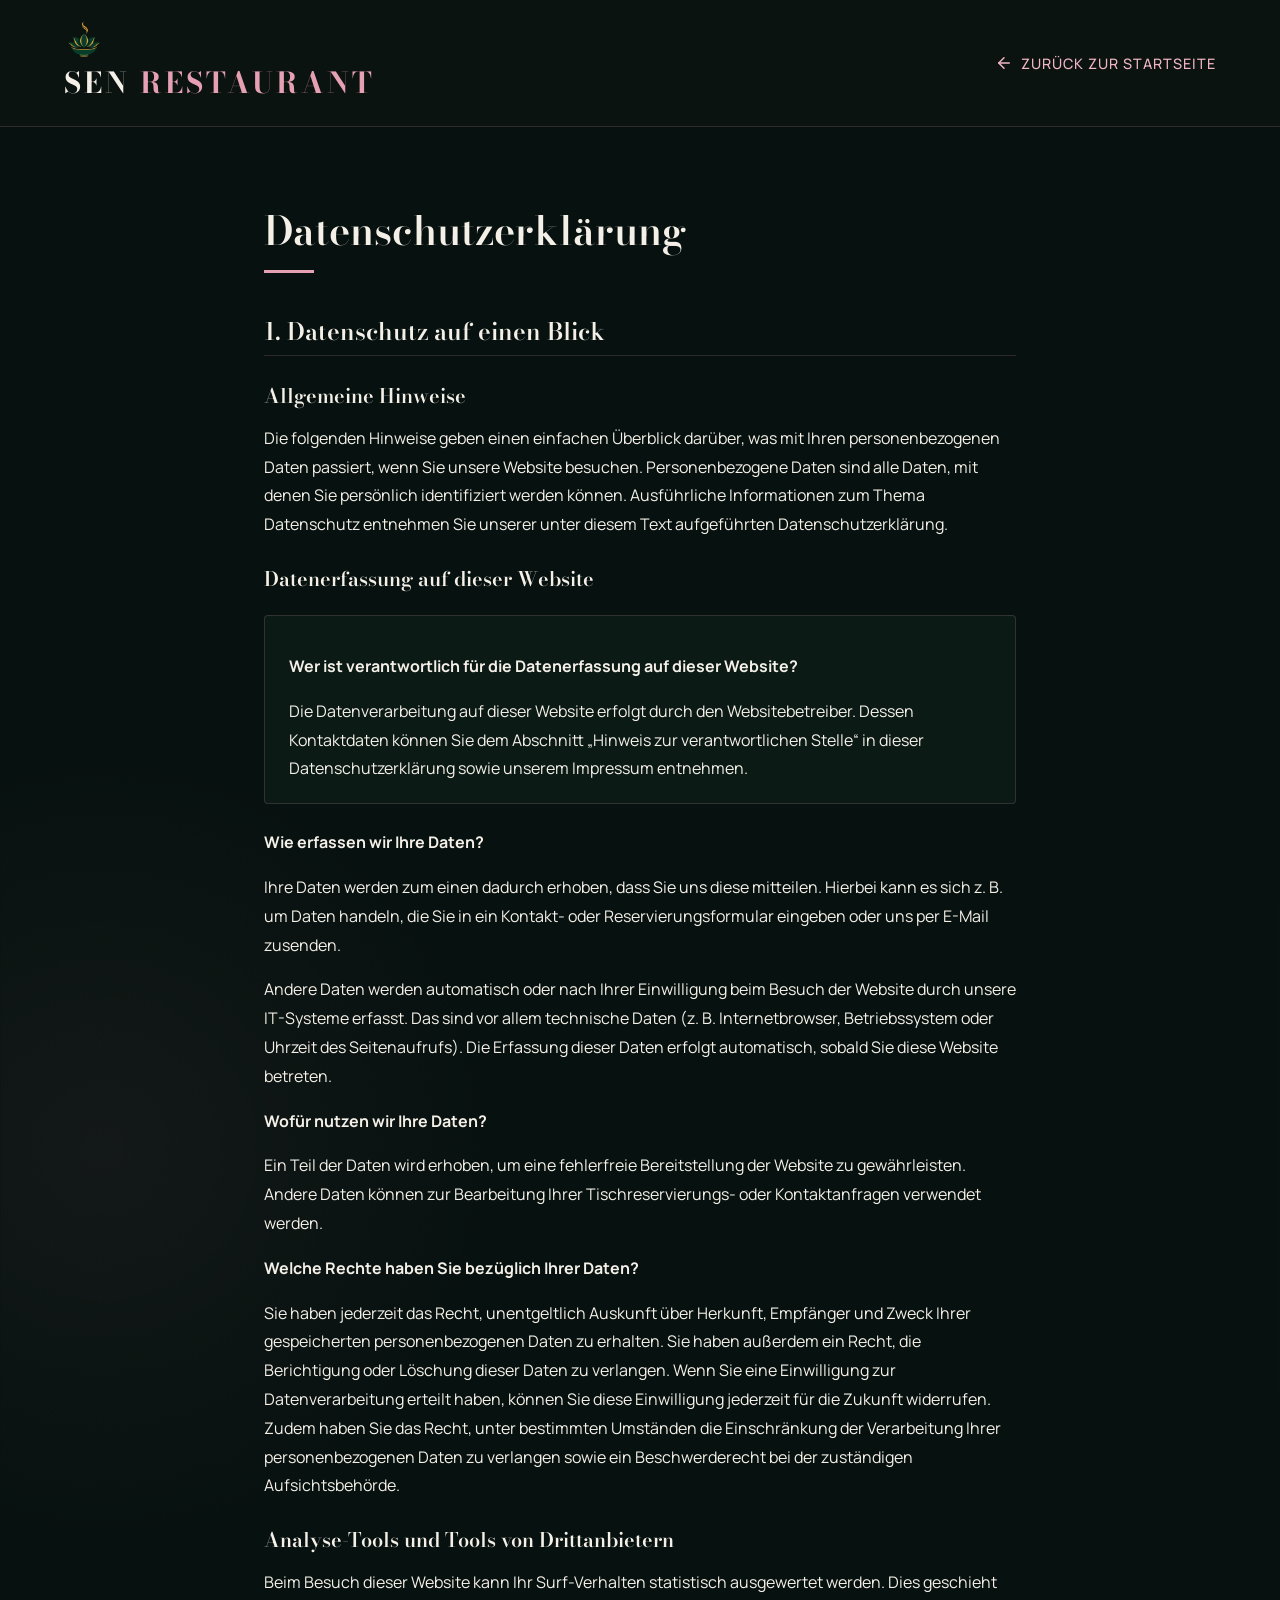
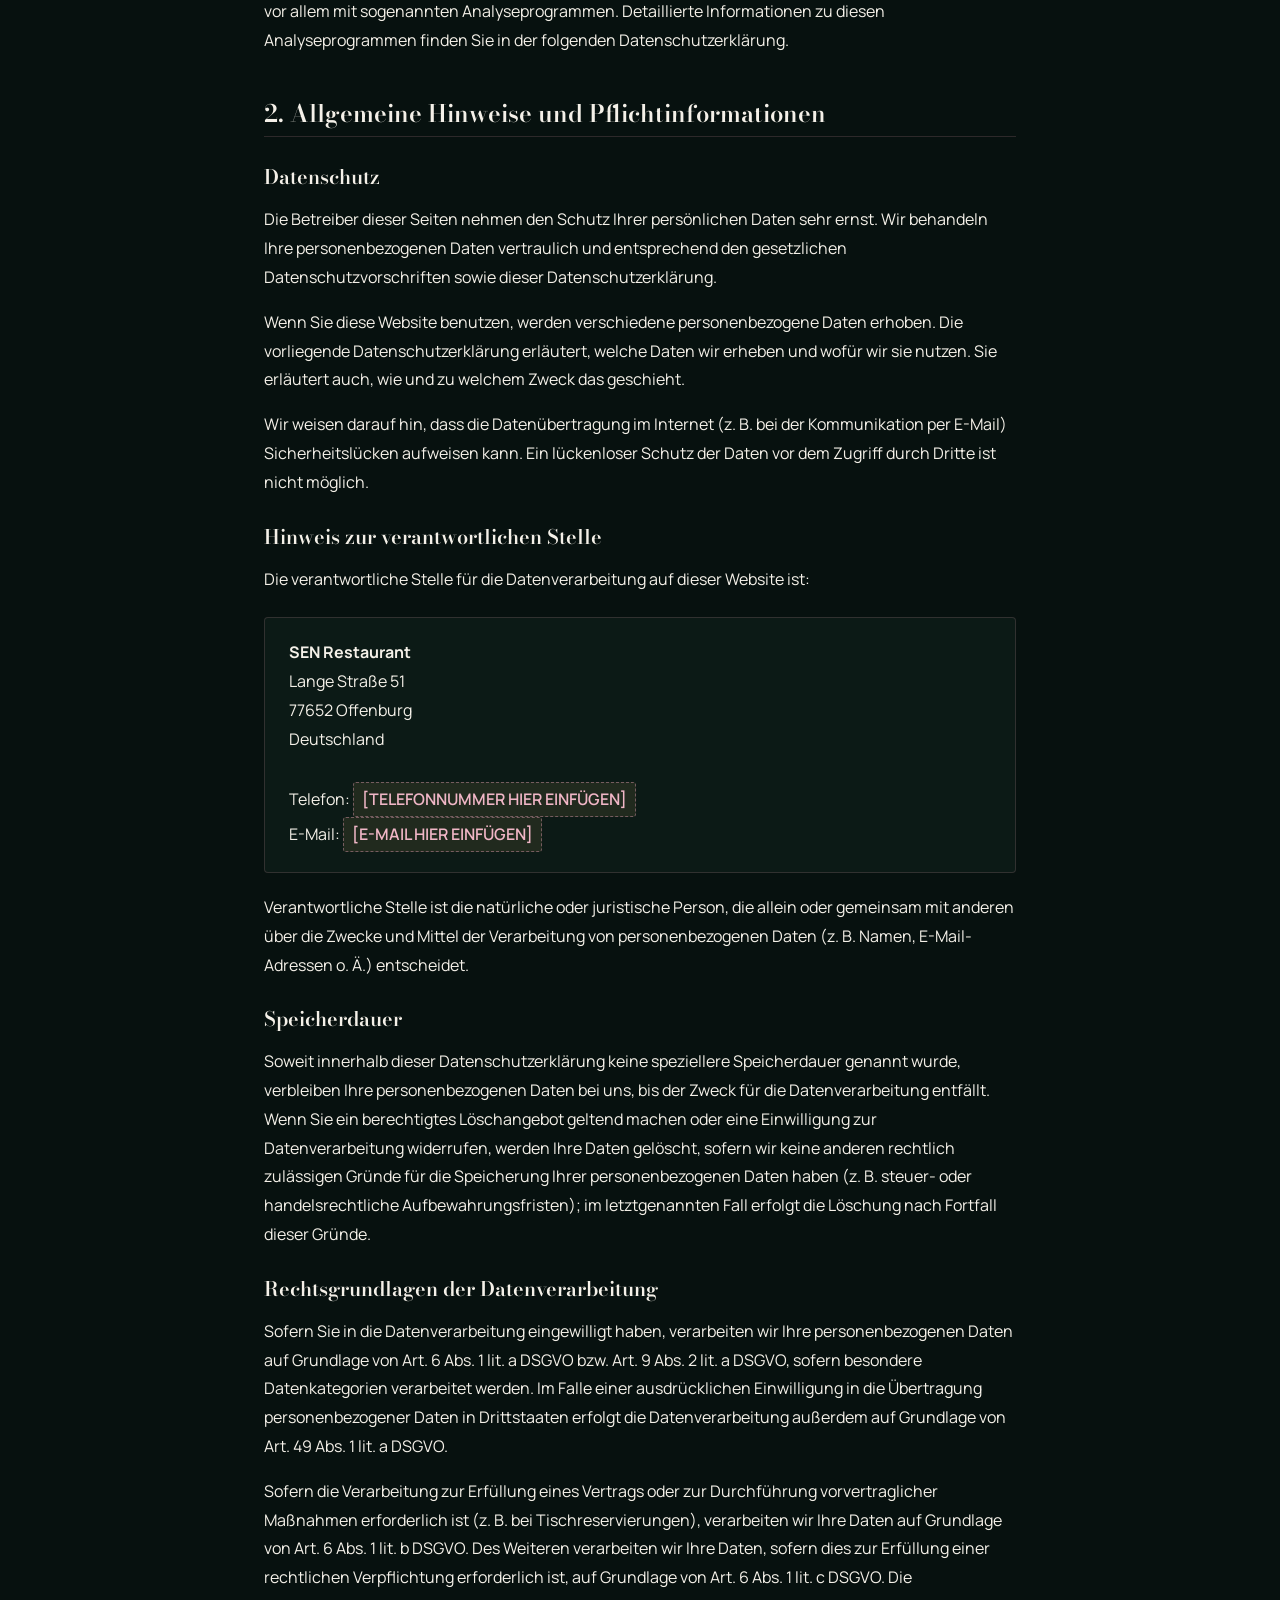
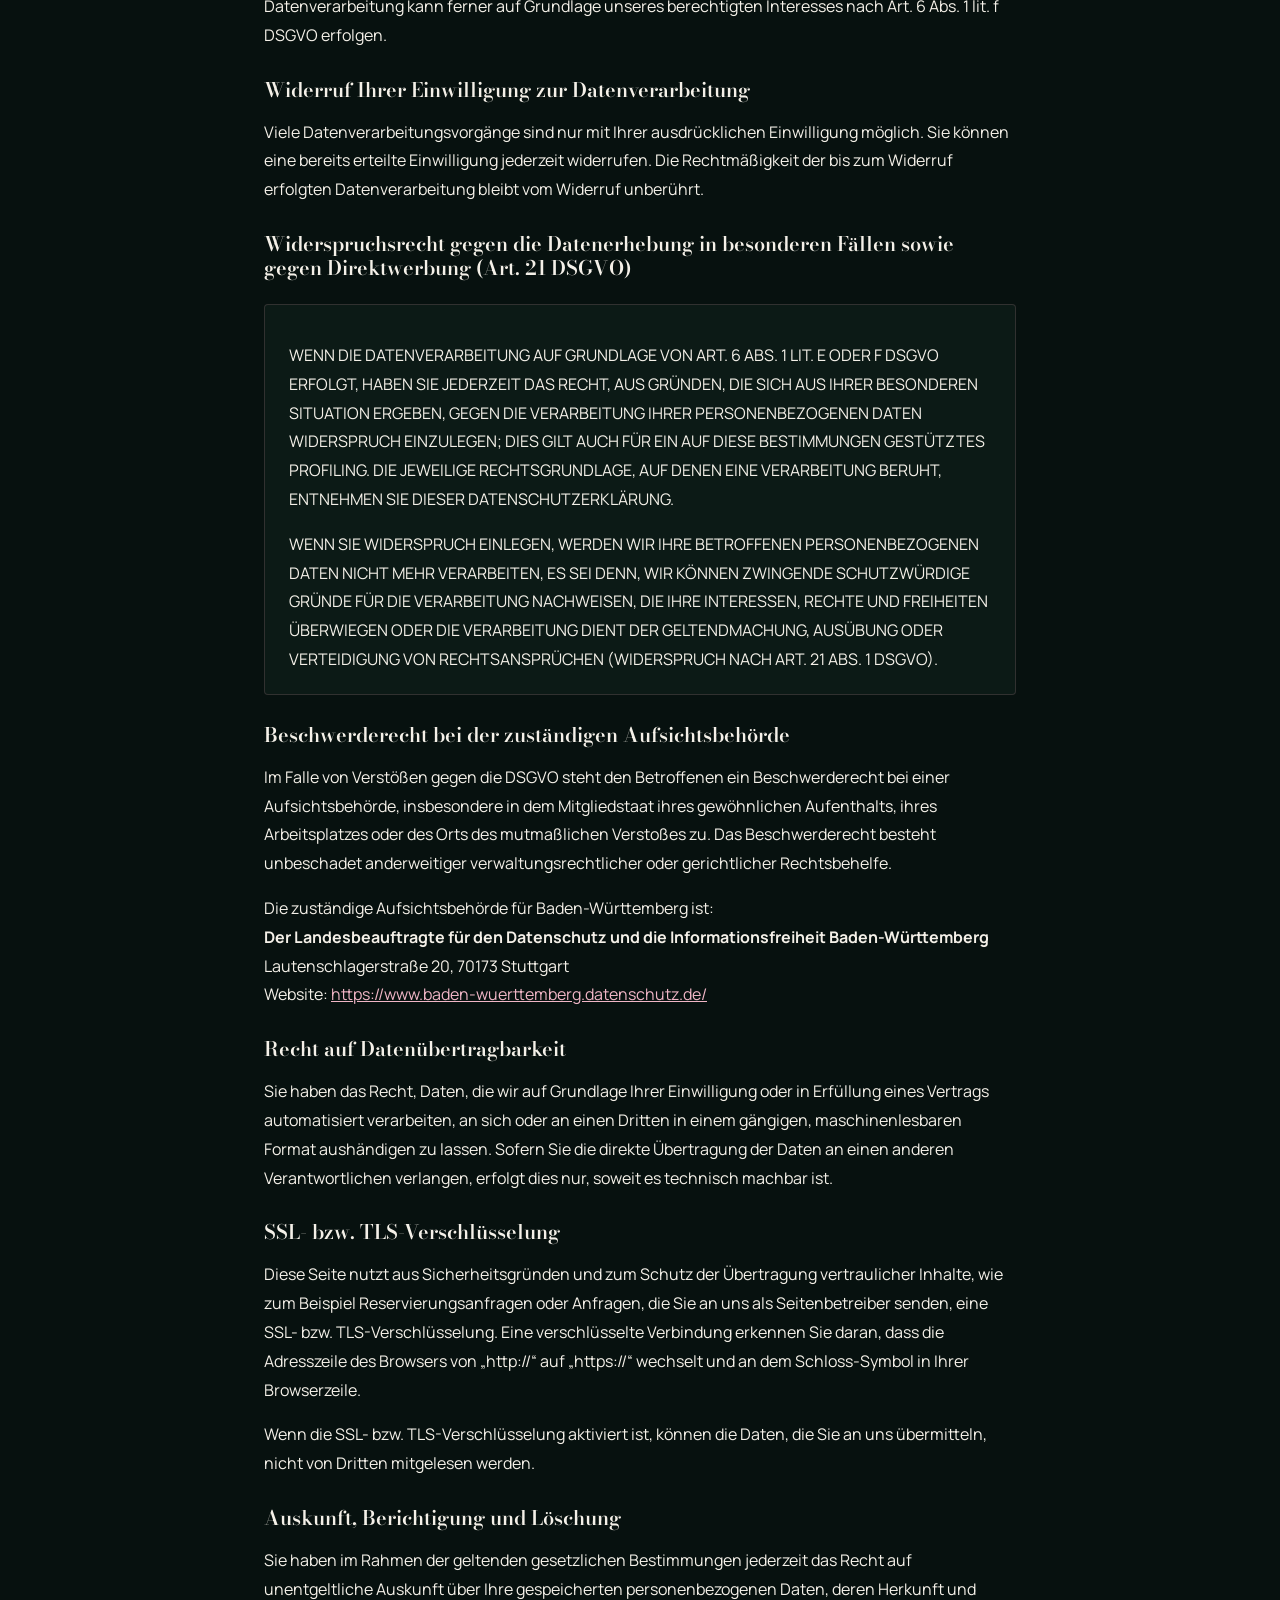
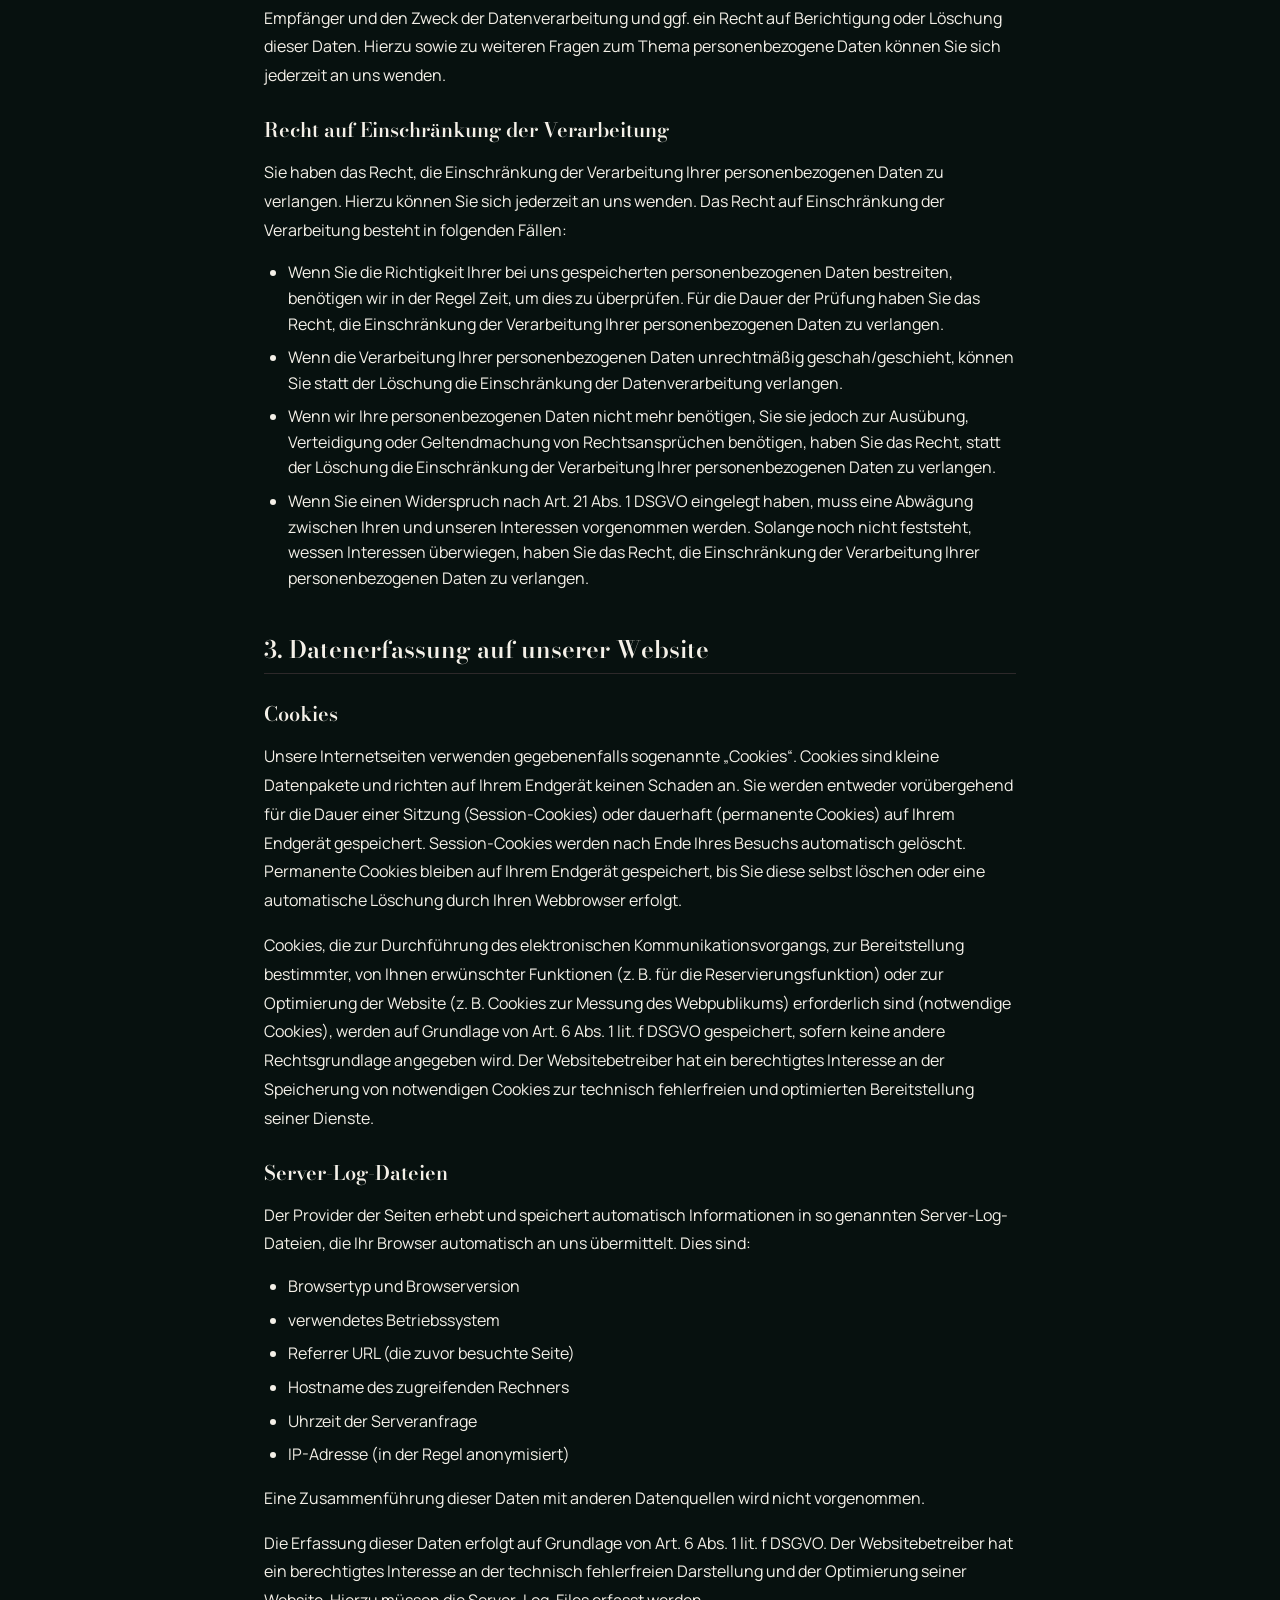
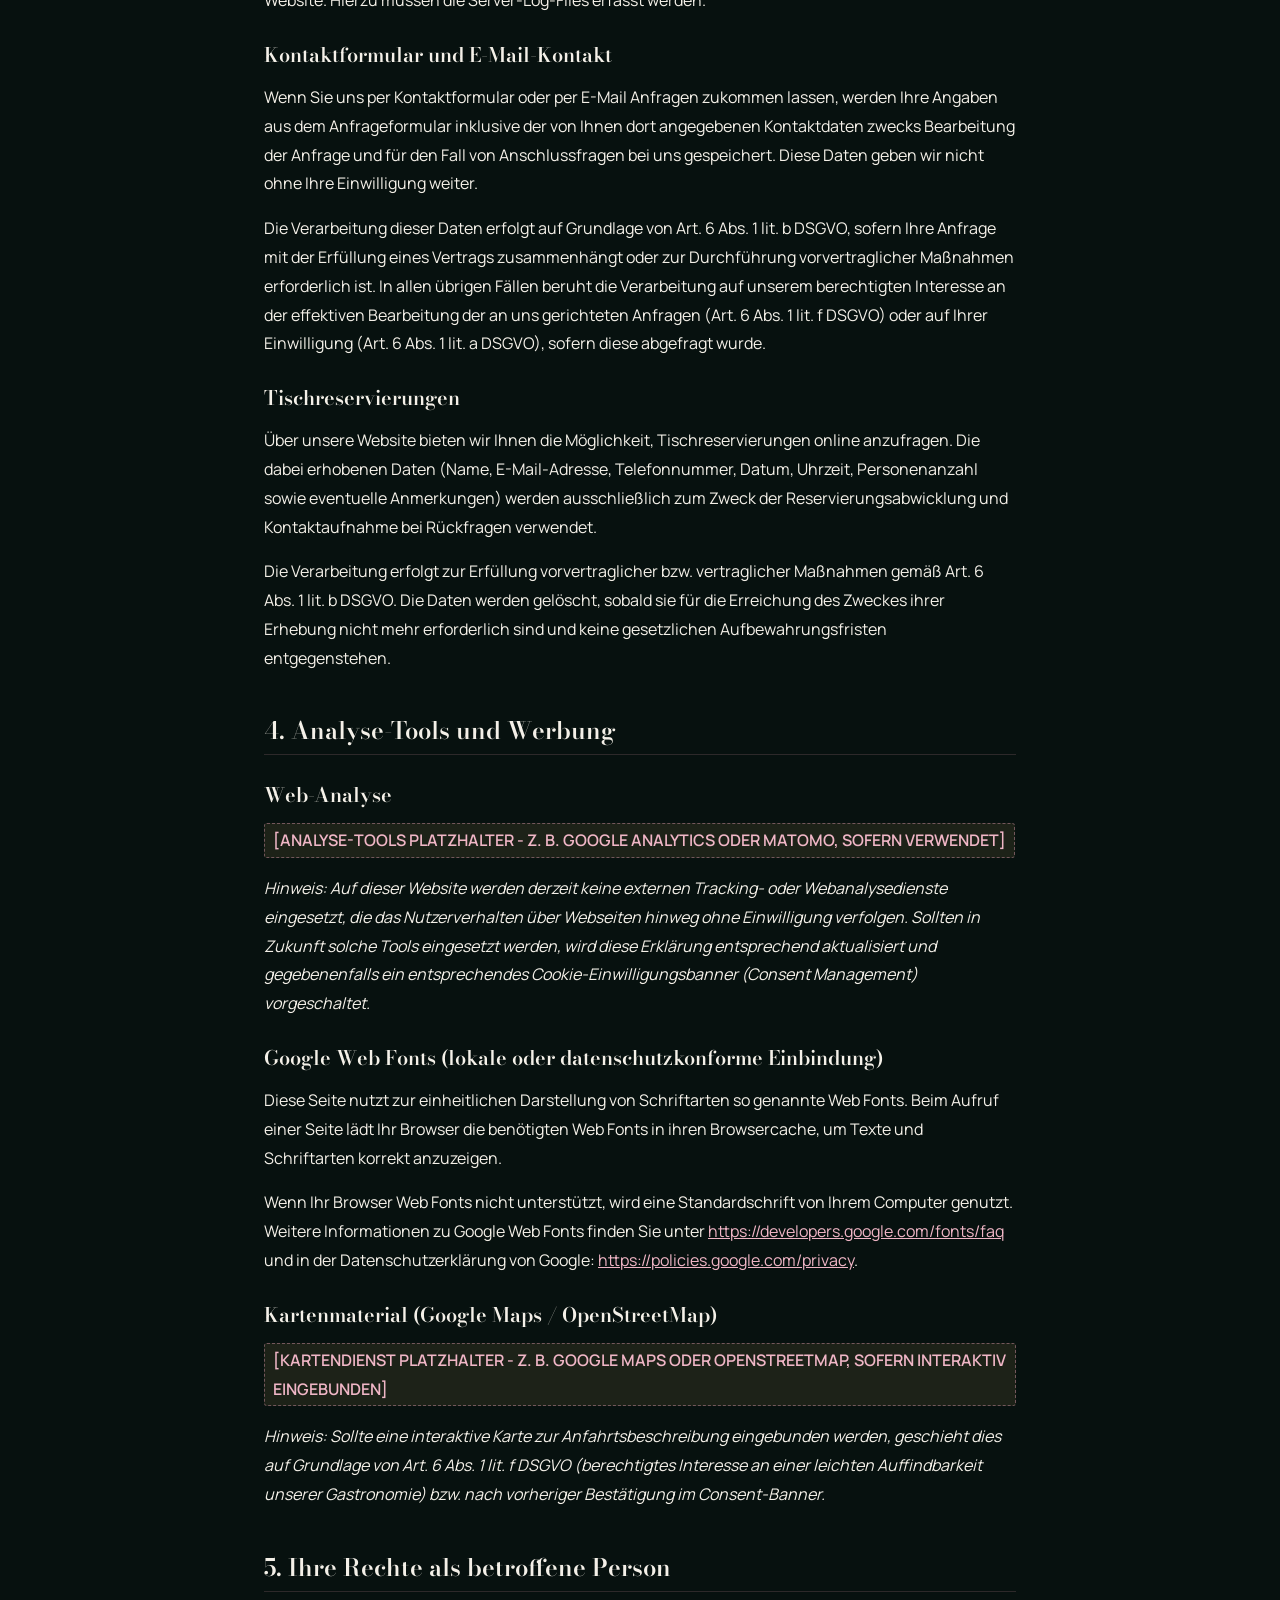
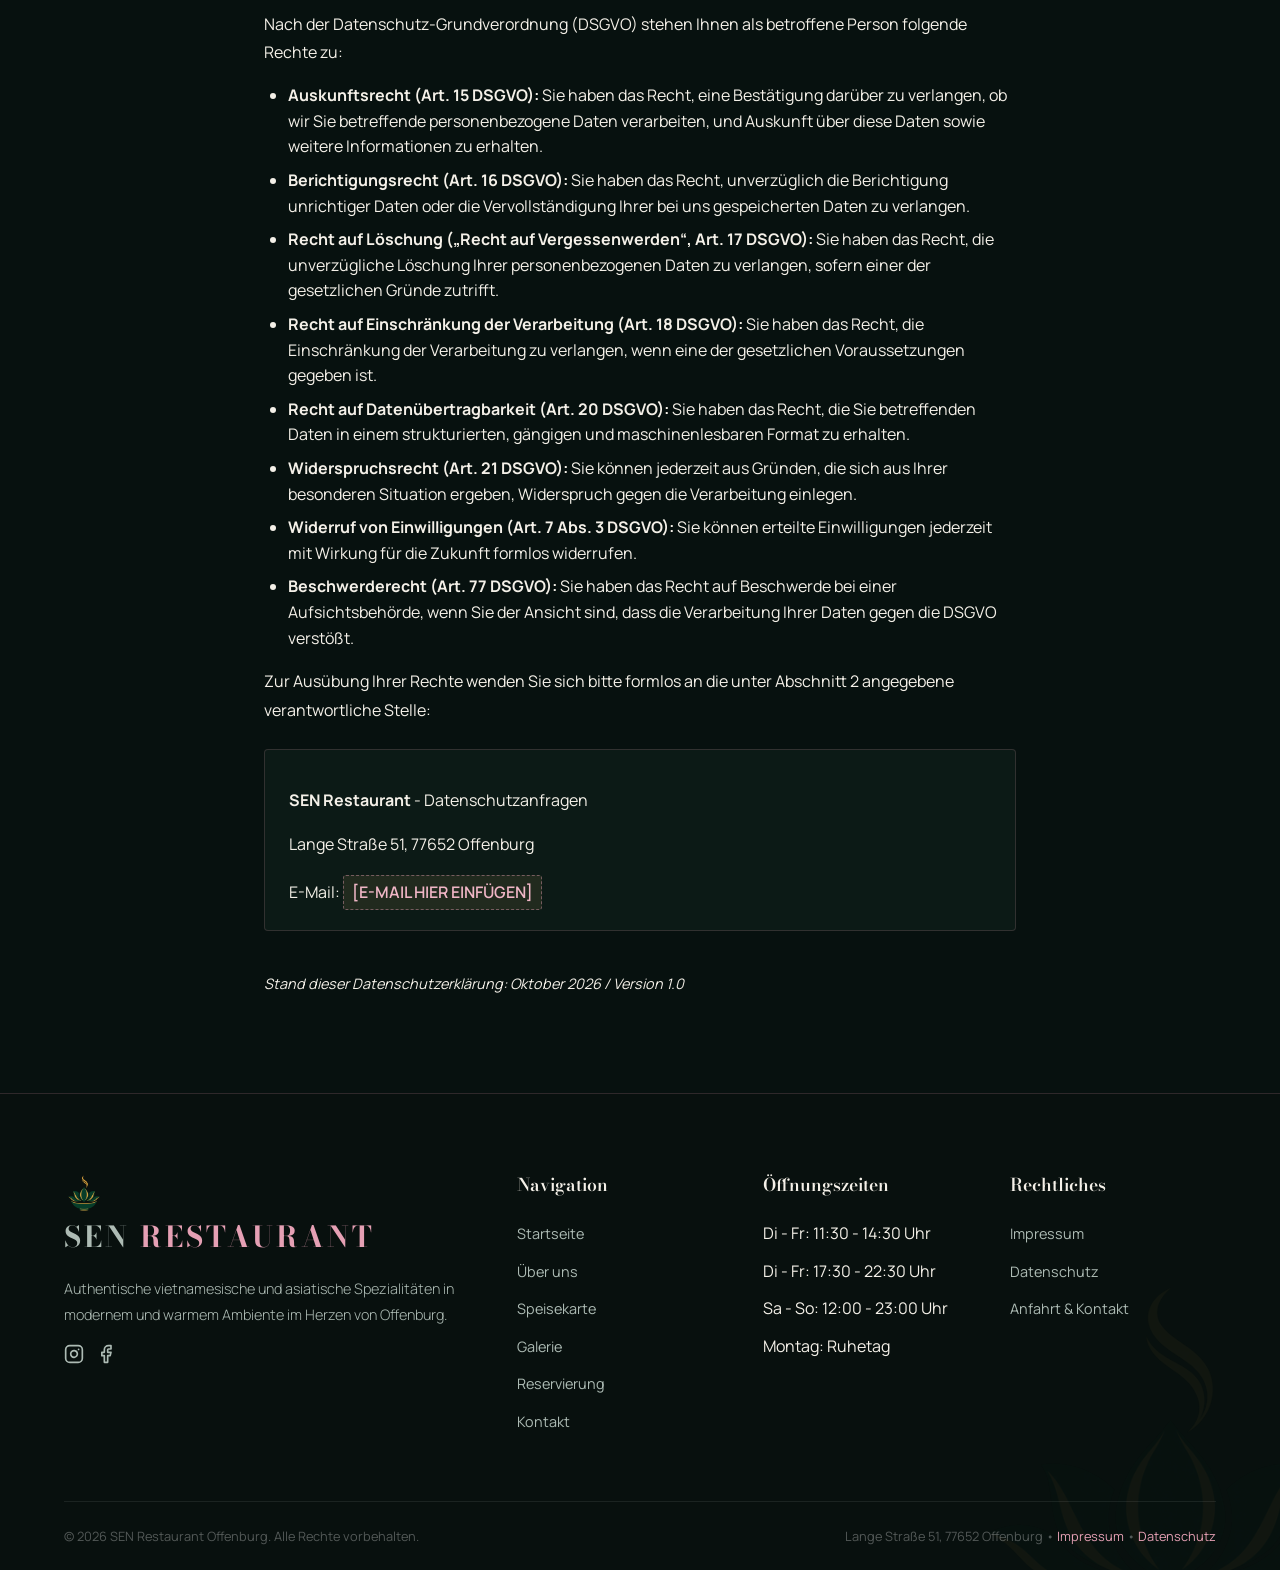
==== commit db61c38d: "upload" ====
--- a/datenschutz.html
+++ b/datenschutz.html
@@ -202,8 +202,9 @@
   </style>
   <link rel="preconnect" href="https://fonts.googleapis.com">
   <link rel="preconnect" href="https://fonts.gstatic.com" crossorigin>
-  <link href="https://fonts.googleapis.com/css2?family=Cormorant+Garamond:wght@500;600;700&family=Manrope:wght@400;500;600;700&display=swap" rel="stylesheet">
+  <link href="https://fonts.googleapis.com/css2?family=Bodoni+Moda:wght@500;600;700&family=Manrope:wght@400;500;600;700&display=swap" rel="stylesheet">
   <link rel="stylesheet" href="css/premium.css">
+  <link rel="stylesheet" href="css/editorial.css">
 </head>
 <body>
   <!-- Simplified Header with Logo and Back Link -->
--- a/css/style.css
+++ b/css/style.css
@@ -152,7 +152,7 @@
 .btn-primary:hover {
   background-color: var(--color-gold-light);
   transform: translateY(-2px);
-  box-shadow: 0 4px 15px rgba(183, 154, 99, 0.3);
+  box-shadow: 0 8px 22px rgba(0, 0, 0, 0.28);
 }
 
 .btn-secondary {
--- a/css/editorial.css
+++ b/css/editorial.css
@@ -0,0 +1,886 @@
+/*
+  SEN culinary journal
+  A dark lacquer editorial system with lotus-petal silhouettes and a dish-first menu index.
+*/
+
+:root {
+  color-scheme: dark;
+  --sen-bg: #07110f;
+  --sen-surface: #0c1a16;
+  --sen-surface-2: #12251f;
+  --sen-surface-3: #173129;
+  --sen-ink: #f4f0e8;
+  --sen-muted: #adbbb4;
+  --sen-line: rgba(229, 160, 180, 0.17);
+  --sen-line-strong: rgba(229, 160, 180, 0.43);
+  --sen-accent: #e5a0b4;
+  --sen-accent-strong: #f0b6c6;
+  --sen-accent-ink: #171012;
+  --sen-shadow: rgba(0, 5, 4, 0.54);
+  --sen-radius: 14px;
+  --sen-control-radius: 10px;
+  --sen-ease: cubic-bezier(0.16, 1, 0.3, 1);
+  --font-heading: 'Bodoni Moda', 'Times New Roman', serif;
+}
+
+html {
+  scroll-padding-top: 118px;
+}
+
+body {
+  background:
+    radial-gradient(circle at 8% 12%, rgba(229, 160, 180, 0.055), transparent 25rem),
+    var(--sen-bg);
+}
+
+::selection {
+  background: var(--sen-accent);
+  color: var(--sen-accent-ink);
+}
+
+::-webkit-scrollbar {
+  width: 10px;
+}
+
+::-webkit-scrollbar-track {
+  background: #050c0a;
+}
+
+::-webkit-scrollbar-thumb {
+  border: 2px solid #050c0a;
+  border-radius: 8px;
+  background: var(--sen-accent);
+}
+
+:focus-visible {
+  outline: 2px solid var(--sen-accent-strong);
+  outline-offset: 4px;
+}
+
+.logo-mark,
+.hero-lotus-mark img,
+main > .section::after {
+  filter: sepia(0.2) saturate(0.7) hue-rotate(285deg) brightness(1.2);
+}
+
+/* Header as a single lacquer rail */
+.header,
+.header-container {
+  height: 76px;
+}
+
+.header::after {
+  opacity: 1;
+  border-bottom: 1px solid rgba(229, 160, 180, 0.12);
+  background: rgba(7, 17, 15, 0.88);
+  box-shadow: 0 18px 48px rgba(0, 5, 4, 0.18);
+  backdrop-filter: blur(18px) saturate(125%);
+}
+
+.logo-copy strong {
+  color: var(--sen-accent-strong);
+  font-family: var(--font-heading);
+  font-size: 1.5rem;
+  letter-spacing: 0.16em;
+}
+
+.logo-copy small,
+.nav-link {
+  letter-spacing: 0.06em;
+}
+
+.nav-link {
+  color: var(--sen-muted);
+  text-transform: none;
+}
+
+.nav-link::after {
+  height: 1px;
+  background: var(--sen-accent);
+}
+
+.nav-link:hover,
+.nav-link.active {
+  color: var(--sen-ink);
+}
+
+.nav-cta {
+  border-radius: 10px 10px 28px 10px;
+}
+
+/* Hero: an asymmetric editorial cover, not a standard split hero */
+.hero {
+  min-height: 100dvh;
+  padding: 76px 0 0;
+  background:
+    linear-gradient(110deg, rgba(229, 160, 180, 0.07), transparent 32%),
+    var(--sen-bg) !important;
+}
+
+.hero::before {
+  inset: auto 0 0;
+  height: 34%;
+  background: linear-gradient(to top, rgba(5, 12, 10, 0.78), transparent);
+}
+
+.hero-shell {
+  grid-template-columns: minmax(360px, 0.76fr) minmax(0, 1.24fr);
+  gap: clamp(34px, 5vw, 82px);
+  min-height: calc(100dvh - 76px);
+  padding-block: 54px;
+}
+
+.hero-content {
+  align-self: center;
+  max-width: 570px;
+}
+
+.hero-content::before {
+  width: 112px;
+  margin-bottom: 32px;
+  background: linear-gradient(90deg, var(--sen-accent), transparent);
+}
+
+.hero-title {
+  max-width: 9ch;
+  margin-bottom: 28px;
+  font-size: clamp(4rem, 6.8vw, 6rem);
+  font-weight: 500;
+  letter-spacing: -0.04em;
+  line-height: 0.86;
+}
+
+.hero-title .hero-title-line {
+  width: auto;
+  max-width: none;
+  white-space: normal;
+}
+
+.hero-title-line:first-child {
+  font-size: 0.58em;
+  line-height: 1.02;
+}
+
+.hero-title-line strong {
+  color: var(--sen-accent-strong);
+}
+
+.hero-subtitle {
+  max-width: 42ch;
+  color: #c3cec8;
+}
+
+.hero-location {
+  padding-top: 22px;
+  border-top: 1px solid var(--sen-line);
+  color: var(--sen-muted);
+}
+
+.hero-visual {
+  height: min(82dvh, 820px);
+  border: 0;
+  border-radius: clamp(92px, 12vw, 178px) 14px clamp(92px, 12vw, 178px) 14px;
+  box-shadow: 0 42px 100px rgba(0, 5, 4, 0.58);
+}
+
+.hero-visual img {
+  object-position: 60% 50%;
+  filter: brightness(1.04) saturate(0.92) contrast(1.04);
+}
+
+.hero-visual::before {
+  right: 26px;
+  bottom: 26px;
+  width: 96px;
+  border: 0;
+  background-color: rgba(7, 17, 15, 0.72);
+  border-radius: 52% 48% 50% 50%;
+}
+
+.hero-visual::after {
+  background: linear-gradient(135deg, rgba(229, 160, 180, 0.13), transparent 34%, rgba(7, 17, 15, 0.3));
+}
+
+.hero-lotus-mark {
+  top: 19%;
+  left: max(-72px, calc((100vw - 1320px) / 2 - 154px));
+  width: clamp(240px, 28vw, 470px);
+  opacity: 0.055;
+}
+
+.btn {
+  min-height: 50px;
+  border-radius: 10px 10px 26px 10px;
+  letter-spacing: 0.025em;
+}
+
+.btn-primary {
+  background: var(--sen-accent);
+  color: var(--sen-accent-ink);
+  box-shadow: 0 16px 34px rgba(0, 5, 4, 0.34);
+}
+
+.btn-primary:hover {
+  background: var(--sen-accent-strong);
+  box-shadow: 0 22px 46px rgba(0, 5, 4, 0.48);
+}
+
+.btn-secondary,
+.btn-outline {
+  background: transparent;
+}
+
+/* Sections and lotus punctuation */
+.section,
+.section-dark,
+.hours-section,
+#speisekarte,
+#galerie,
+#reservierung,
+#kontakt {
+  background: transparent !important;
+}
+
+#highlights,
+#reservierung,
+#kontakt {
+  background: var(--sen-surface) !important;
+}
+
+main > .section {
+  padding-block: clamp(92px, 10vw, 152px);
+}
+
+main > .section:not(.hero)::before {
+  top: 0;
+  width: min(calc(100% - 48px), 1320px);
+  height: 1px;
+  background: linear-gradient(90deg, transparent, var(--sen-line-strong) 22%, var(--sen-line-strong) 78%, transparent);
+  opacity: 0.6;
+}
+
+main > .section:not(.hero)::after {
+  width: clamp(300px, 34vw, 560px);
+  opacity: 0.023;
+}
+
+.section-header {
+  max-width: 820px;
+  margin-bottom: clamp(46px, 6vw, 82px);
+}
+
+.section-title,
+.about-text h2,
+.hours-info h3,
+.reservation-info h3,
+.menu-category-title {
+  font-family: var(--font-heading);
+  font-weight: 500;
+  letter-spacing: -0.035em;
+}
+
+.section-title,
+.about-text h2,
+.hours-info h3,
+.reservation-info h3 {
+  max-width: 12ch;
+  font-size: clamp(3.2rem, 6.6vw, 6rem);
+  line-height: 0.9;
+}
+
+.section-subtitle {
+  margin-top: 22px;
+  font-size: 1.05rem;
+}
+
+/* Story section */
+.about-grid {
+  grid-template-columns: minmax(0, 0.88fr) minmax(420px, 1.12fr);
+  gap: clamp(54px, 8vw, 126px);
+}
+
+.about-image-wrapper {
+  border: 0;
+  border-radius: 14px clamp(90px, 10vw, 154px) 14px clamp(90px, 10vw, 154px);
+  box-shadow: 0 38px 90px rgba(0, 5, 4, 0.48);
+}
+
+.about-image-wrapper::before {
+  inset: -18px 18px 18px -18px;
+  border: 1px solid var(--sen-line-strong);
+  border-radius: inherit;
+}
+
+.about-text {
+  padding-block: 30px;
+}
+
+.about-text p {
+  max-width: 57ch;
+}
+
+/* The specials form a photographic composition rather than equal cards */
+.highlights-grid {
+  display: grid;
+  grid-template-columns: repeat(12, minmax(0, 1fr));
+  grid-auto-rows: 150px;
+  gap: 14px;
+}
+
+.highlight-card {
+  min-height: 0;
+  border: 0;
+  border-radius: var(--sen-radius);
+  box-shadow: none;
+}
+
+.highlight-card:nth-child(1) {
+  grid-column: span 7;
+  grid-row: span 4;
+}
+
+.highlight-card:nth-child(2),
+.highlight-card:nth-child(3) {
+  grid-column: span 5;
+  grid-row: span 2;
+}
+
+.highlight-card:nth-child(n + 4) {
+  grid-column: span 4;
+  grid-row: span 2;
+}
+
+.highlight-card-overlay {
+  background: linear-gradient(180deg, transparent 34%, rgba(3, 10, 8, 0.92));
+}
+
+.highlight-card-content {
+  padding: clamp(22px, 3vw, 38px);
+}
+
+.highlight-card-title {
+  font-family: var(--font-heading);
+  font-size: clamp(1.9rem, 3vw, 3.1rem);
+  font-weight: 500;
+}
+
+.highlight-card:hover {
+  transform: translateY(-4px);
+  box-shadow: 0 28px 62px rgba(0, 5, 4, 0.42);
+}
+
+/* Menu: compact photographic index, one image for every dish */
+#speisekarte {
+  background:
+    linear-gradient(180deg, rgba(229, 160, 180, 0.035), transparent 24rem),
+    var(--sen-bg) !important;
+}
+
+#speisekarte .section-header {
+  margin-bottom: 42px;
+}
+
+.menu-nav {
+  top: 76px;
+  margin-inline: calc(50% - 50vw);
+  padding: 0 max(24px, calc((100vw - 1320px) / 2));
+  border: 0;
+  border-top: 1px solid var(--sen-line);
+  border-bottom: 1px solid var(--sen-line);
+  border-radius: 0;
+  background: rgba(7, 17, 15, 0.92);
+  box-shadow: 0 22px 46px rgba(0, 5, 4, 0.2);
+  backdrop-filter: blur(18px) saturate(125%);
+}
+
+.menu-nav-wrapper {
+  gap: 0;
+  padding-block: 0;
+}
+
+.menu-tab {
+  min-height: 52px;
+  padding: 0 17px;
+  border: 0;
+  border-right: 1px solid var(--sen-line);
+  border-radius: 0;
+  background: transparent;
+  color: var(--sen-muted);
+  font-size: 0.69rem;
+  letter-spacing: 0.045em;
+}
+
+.menu-tab:first-child {
+  border-left: 1px solid var(--sen-line);
+}
+
+.menu-tab:hover {
+  border-color: var(--sen-line);
+  background: rgba(229, 160, 180, 0.07);
+  color: var(--sen-ink);
+}
+
+.menu-tab.active,
+.menu-tab.active:hover {
+  background: var(--sen-accent);
+  color: var(--sen-accent-ink);
+  box-shadow: none;
+}
+
+.menu-content {
+  padding-top: clamp(54px, 7vw, 92px);
+}
+
+.menu-category-title {
+  margin: 0 0 42px;
+  font-size: clamp(4rem, 8vw, 6rem);
+  line-height: 0.88;
+}
+
+.menu-category-desc,
+#speisekarte .menu-category-desc {
+  max-width: 58ch;
+  margin-top: -22px;
+  margin-bottom: 42px !important;
+}
+
+.menu-category-gallery {
+  display: none !important;
+}
+
+.menu-grid {
+  grid-template-columns: repeat(2, minmax(0, 1fr));
+  column-gap: clamp(34px, 5vw, 72px);
+  row-gap: 0;
+  align-items: start;
+}
+
+.menu-item,
+.menu-item.has-dish-image {
+  position: relative;
+  display: grid;
+  grid-template-columns: 118px minmax(0, 1fr);
+  column-gap: 22px;
+  align-items: start;
+  min-width: 0;
+  min-height: 166px;
+  padding: 24px 0;
+  border-top: 0;
+  border-bottom: 1px solid var(--sen-line);
+  background: transparent;
+  transition: background-color 0.3s ease;
+}
+
+.menu-item.has-dish-image > :not(.menu-item-media) {
+  grid-column: 2;
+}
+
+.menu-item:hover {
+  background: rgba(229, 160, 180, 0.035);
+}
+
+.menu-item-media {
+  grid-column: 1;
+  grid-row: 1 / span 12;
+  width: 118px;
+  aspect-ratio: 1;
+  margin: 0;
+  overflow: hidden;
+  border: 0;
+  border-radius: 12px 12px 34px 12px;
+  background: var(--sen-surface-2);
+  box-shadow: 0 18px 38px rgba(0, 5, 4, 0.34);
+}
+
+.menu-item-media::after {
+  background: linear-gradient(145deg, rgba(229, 160, 180, 0.12), transparent 44%, rgba(7, 17, 15, 0.18));
+}
+
+.menu-item-media img {
+  object-fit: cover;
+  object-position: var(--dish-position, 50% 50%);
+  filter: saturate(0.97) contrast(1.025);
+  transform: scale(1.002);
+  transition: transform 0.65s var(--sen-ease), filter 0.38s ease;
+}
+
+.menu-item.has-dish-image:hover .menu-item-media img {
+  transform: scale(1.035);
+  filter: saturate(1.04) contrast(1.025);
+}
+
+.menu-item-header {
+  grid-template-columns: auto minmax(0, max-content) minmax(18px, 1fr) auto;
+  gap: 9px;
+  margin: 2px 0 9px;
+}
+
+.menu-item-name {
+  font-family: var(--font-heading);
+  font-size: 1.24rem;
+  font-weight: 600;
+  letter-spacing: -0.015em;
+}
+
+.menu-item-number {
+  padding-top: 3px;
+  font-size: 0.75rem;
+  font-weight: 700;
+}
+
+.menu-item-number,
+.menu-item-price,
+.menu-variant-price {
+  color: var(--sen-accent-strong);
+}
+
+.menu-item-desc {
+  margin-bottom: 10px;
+  font-size: 0.82rem;
+  line-height: 1.6;
+}
+
+.menu-item-allergens,
+.menu-variant-allergens {
+  font-size: 0.72rem;
+  font-style: italic;
+}
+
+.menu-item-dots,
+.menu-variant-dots {
+  opacity: 0.62;
+}
+
+.menu-item-variants {
+  gap: 9px;
+}
+
+.menu-variant {
+  align-items: center;
+  gap: 10px;
+}
+
+.add-to-cart {
+  min-height: 36px;
+  padding-inline: 13px;
+  border: 1px solid var(--sen-line-strong);
+  border-radius: 8px 8px 18px 8px;
+  background: transparent;
+  color: var(--sen-ink);
+  white-space: nowrap;
+}
+
+.add-to-cart:hover,
+.add-to-cart.added {
+  background: var(--sen-accent);
+  color: var(--sen-accent-ink);
+}
+
+/* Gallery, information and reservation share the same editorial rhythm */
+.gallery-grid {
+  gap: 14px;
+}
+
+.gallery-item {
+  border: 0;
+  border-radius: var(--sen-radius);
+}
+
+.gallery-item:nth-child(1),
+.gallery-item:nth-child(6) {
+  border-radius: 14px 84px 14px 14px;
+}
+
+.gallery-item img {
+  object-position: 50% 52%;
+}
+
+.hours-grid,
+.reservation-grid {
+  gap: clamp(48px, 8vw, 118px);
+}
+
+.hours-card,
+.reservation-form,
+.map-container {
+  border: 0;
+  border-radius: 14px 14px 70px 14px;
+  background: var(--sen-surface-2);
+  box-shadow: 0 34px 76px rgba(0, 5, 4, 0.36);
+}
+
+.hours-card {
+  padding: clamp(28px, 4vw, 48px);
+}
+
+.form-input,
+.form-textarea,
+.form-select {
+  border-radius: 9px;
+  border-color: var(--sen-line);
+  background: rgba(7, 17, 15, 0.66);
+}
+
+.contact-grid {
+  border-color: var(--sen-line);
+}
+
+.contact-card {
+  border-color: var(--sen-line);
+  padding-inline: clamp(22px, 3vw, 42px);
+}
+
+.contact-card:first-child,
+.contact-card:last-child {
+  padding-inline: clamp(22px, 3vw, 42px);
+}
+
+.footer {
+  border-top: 1px solid var(--sen-line);
+}
+
+@media (prefers-reduced-motion: no-preference) {
+  .menu-category.active .menu-item {
+    animation: sen-index-arrive 0.62s var(--sen-ease) both;
+    animation-delay: min(calc(var(--item-index, 0) * 38ms), 260ms);
+  }
+
+  @keyframes sen-index-arrive {
+    from {
+      opacity: 0;
+      transform: translateY(18px);
+      filter: blur(4px);
+    }
+    to {
+      opacity: 1;
+      transform: translateY(0);
+      filter: blur(0);
+    }
+  }
+}
+
+@media (max-width: 1100px) {
+  .nav-links {
+    gap: 15px;
+  }
+
+  .nav-link {
+    font-size: 0.7rem;
+  }
+
+  .menu-grid {
+    column-gap: 34px;
+  }
+
+  .menu-item,
+  .menu-item.has-dish-image {
+    grid-template-columns: 104px minmax(0, 1fr);
+    column-gap: 18px;
+  }
+
+  .menu-item-media {
+    width: 104px;
+  }
+}
+
+@media (max-width: 900px) {
+  .hero-shell {
+    grid-template-columns: 1fr;
+    padding-top: 70px;
+  }
+
+  .hero-content {
+    max-width: 680px;
+  }
+
+  .hero-title {
+    max-width: 10ch;
+  }
+
+  .hero-visual {
+    height: 58dvh;
+    min-height: 470px;
+  }
+
+  .about-grid {
+    grid-template-columns: 1fr;
+  }
+
+  .about-image-wrapper {
+    width: min(78%, 620px);
+  }
+
+  .highlights-grid {
+    grid-auto-rows: 138px;
+  }
+
+  .highlight-card:nth-child(1) {
+    grid-column: span 12;
+    grid-row: span 3;
+  }
+
+  .highlight-card:nth-child(n + 2) {
+    grid-column: span 6;
+    grid-row: span 2;
+  }
+
+  .menu-grid {
+    grid-template-columns: 1fr;
+  }
+
+  .menu-item,
+  .menu-item.has-dish-image {
+    grid-template-columns: 118px minmax(0, 1fr);
+  }
+
+  .menu-item-media {
+    width: 118px;
+  }
+}
+
+@media (max-width: 768px) {
+  .header,
+  .header-container {
+    height: 68px;
+  }
+
+  .hero {
+    padding-top: 68px;
+  }
+
+  .hero-shell {
+    min-height: auto;
+    padding-block: 54px 70px;
+  }
+
+  .hero-title {
+    font-size: clamp(3.4rem, 15vw, 5rem);
+  }
+
+  .hero-visual {
+    height: 52dvh;
+    min-height: 390px;
+    border-radius: 72px 12px 72px 12px;
+  }
+
+  main > .section {
+    padding-block: 88px;
+  }
+
+  .section-title,
+  .about-text h2,
+  .hours-info h3,
+  .reservation-info h3 {
+    font-size: clamp(3rem, 13vw, 4.5rem);
+  }
+
+  .about-image-wrapper {
+    width: calc(100% - 22px);
+  }
+
+  .menu-nav {
+    top: 68px;
+    padding-inline: 16px;
+  }
+
+  .menu-tab {
+    min-height: 48px;
+    padding-inline: 14px;
+  }
+
+  .menu-category-title {
+    font-size: clamp(3.5rem, 16vw, 5rem);
+  }
+
+  .menu-item,
+  .menu-item.has-dish-image {
+    min-height: 142px;
+    padding-block: 20px;
+  }
+}
+
+@media (max-width: 560px) {
+  .hero-buttons {
+    width: 100%;
+  }
+
+  .hero-visual {
+    min-height: 350px;
+  }
+
+  .highlights-grid {
+    grid-template-columns: 1fr;
+    grid-auto-rows: 280px;
+  }
+
+  .highlight-card:nth-child(n) {
+    grid-column: auto;
+    grid-row: auto;
+  }
+
+  .highlight-card:first-child {
+    min-height: 360px;
+  }
+
+  .menu-item,
+  .menu-item.has-dish-image {
+    grid-template-columns: 88px minmax(0, 1fr);
+    column-gap: 14px;
+    min-height: 122px;
+    padding-block: 18px;
+  }
+
+  .menu-item:hover {
+    background: transparent;
+  }
+
+  .menu-item-media {
+    width: 88px;
+    border-radius: 10px 10px 26px 10px;
+  }
+
+  .menu-item-header {
+    grid-template-columns: auto minmax(0, 1fr) auto;
+    gap: 7px;
+  }
+
+  .menu-item-dots {
+    display: none;
+  }
+
+  .menu-item-name {
+    font-size: 1.1rem;
+  }
+
+  .menu-item-desc {
+    font-size: 0.76rem;
+  }
+
+  .menu-variant {
+    display: grid;
+    grid-template-columns: minmax(0, 1fr) auto;
+  }
+
+  .menu-variant-dots {
+    display: none;
+  }
+
+  .menu-variant .add-to-cart {
+    grid-column: 1 / -1;
+    justify-self: start;
+  }
+}
+
+@media (prefers-reduced-transparency: reduce) {
+  .header::after,
+  .menu-nav {
+    background: var(--sen-bg);
+    backdrop-filter: none;
+  }
+}
+
+@media (prefers-reduced-motion: reduce) {
+  .menu-category.active .menu-item {
+    animation: none;
+  }
+}
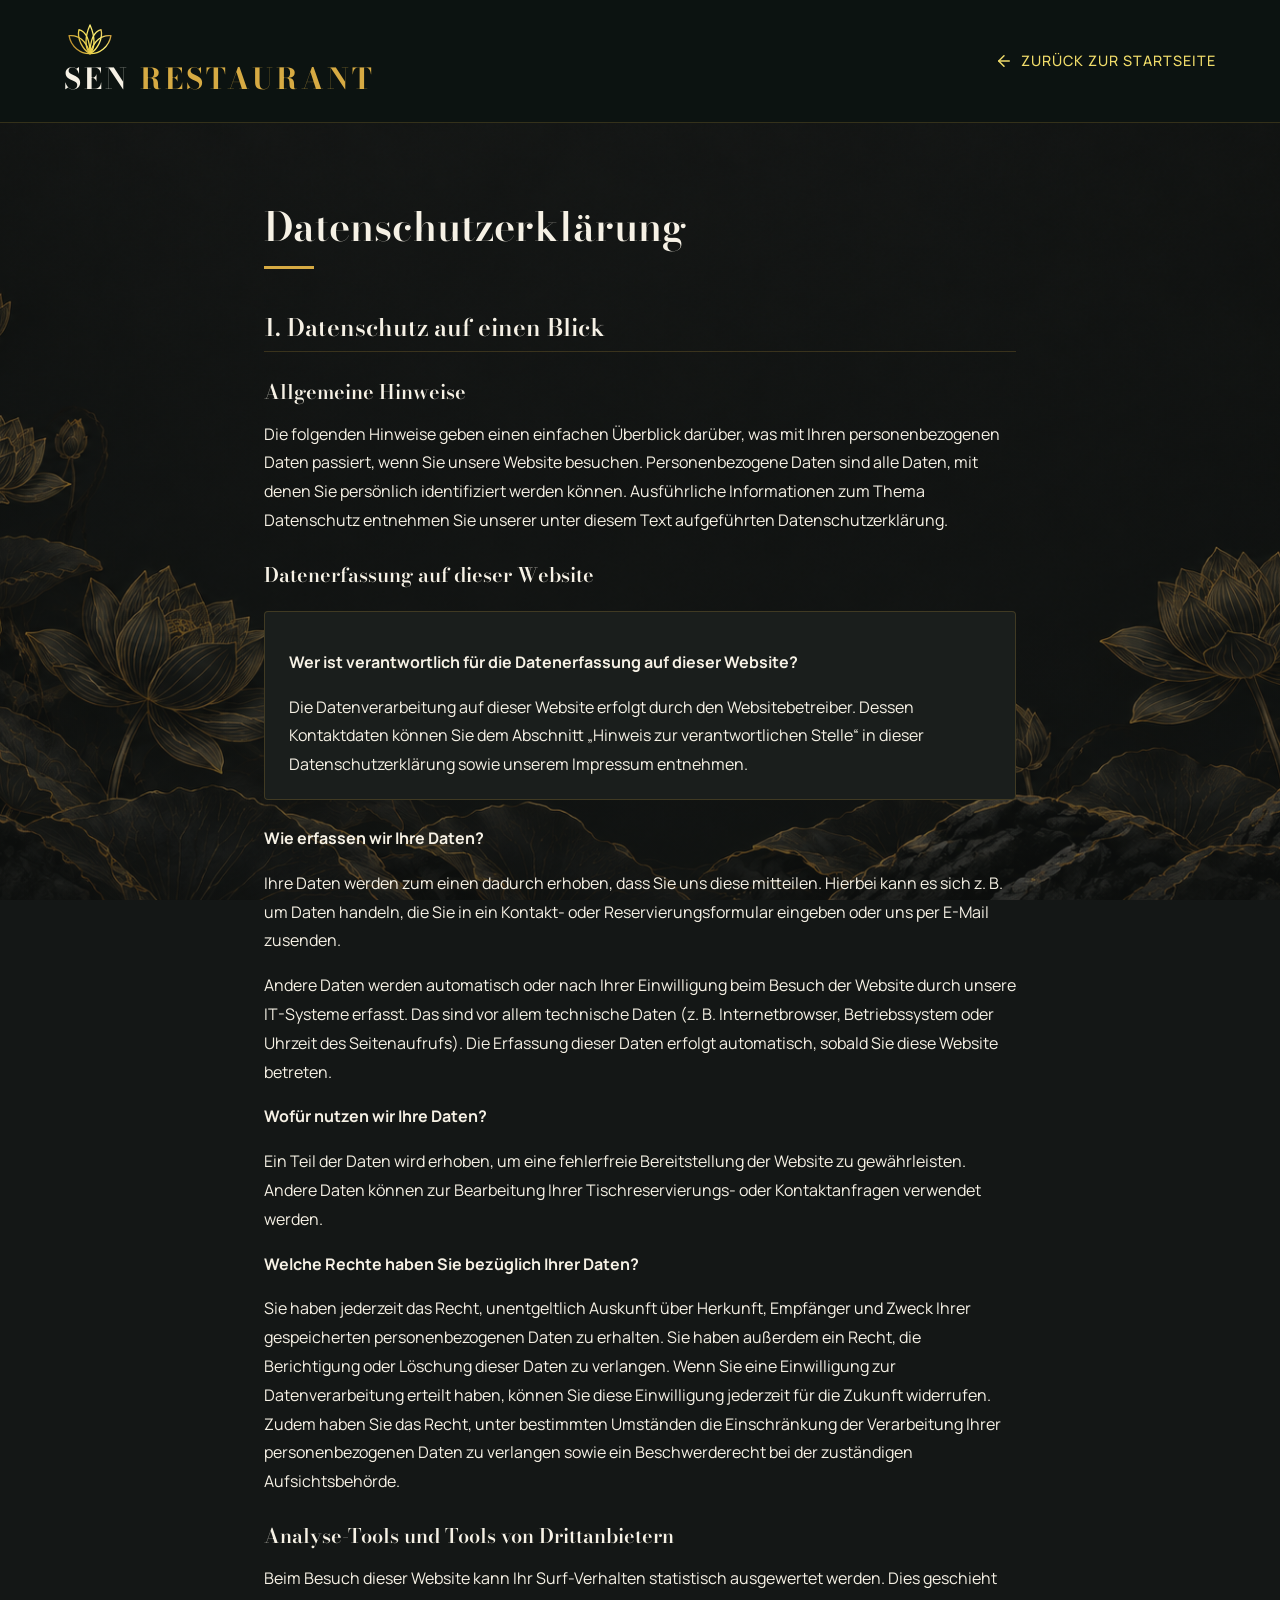
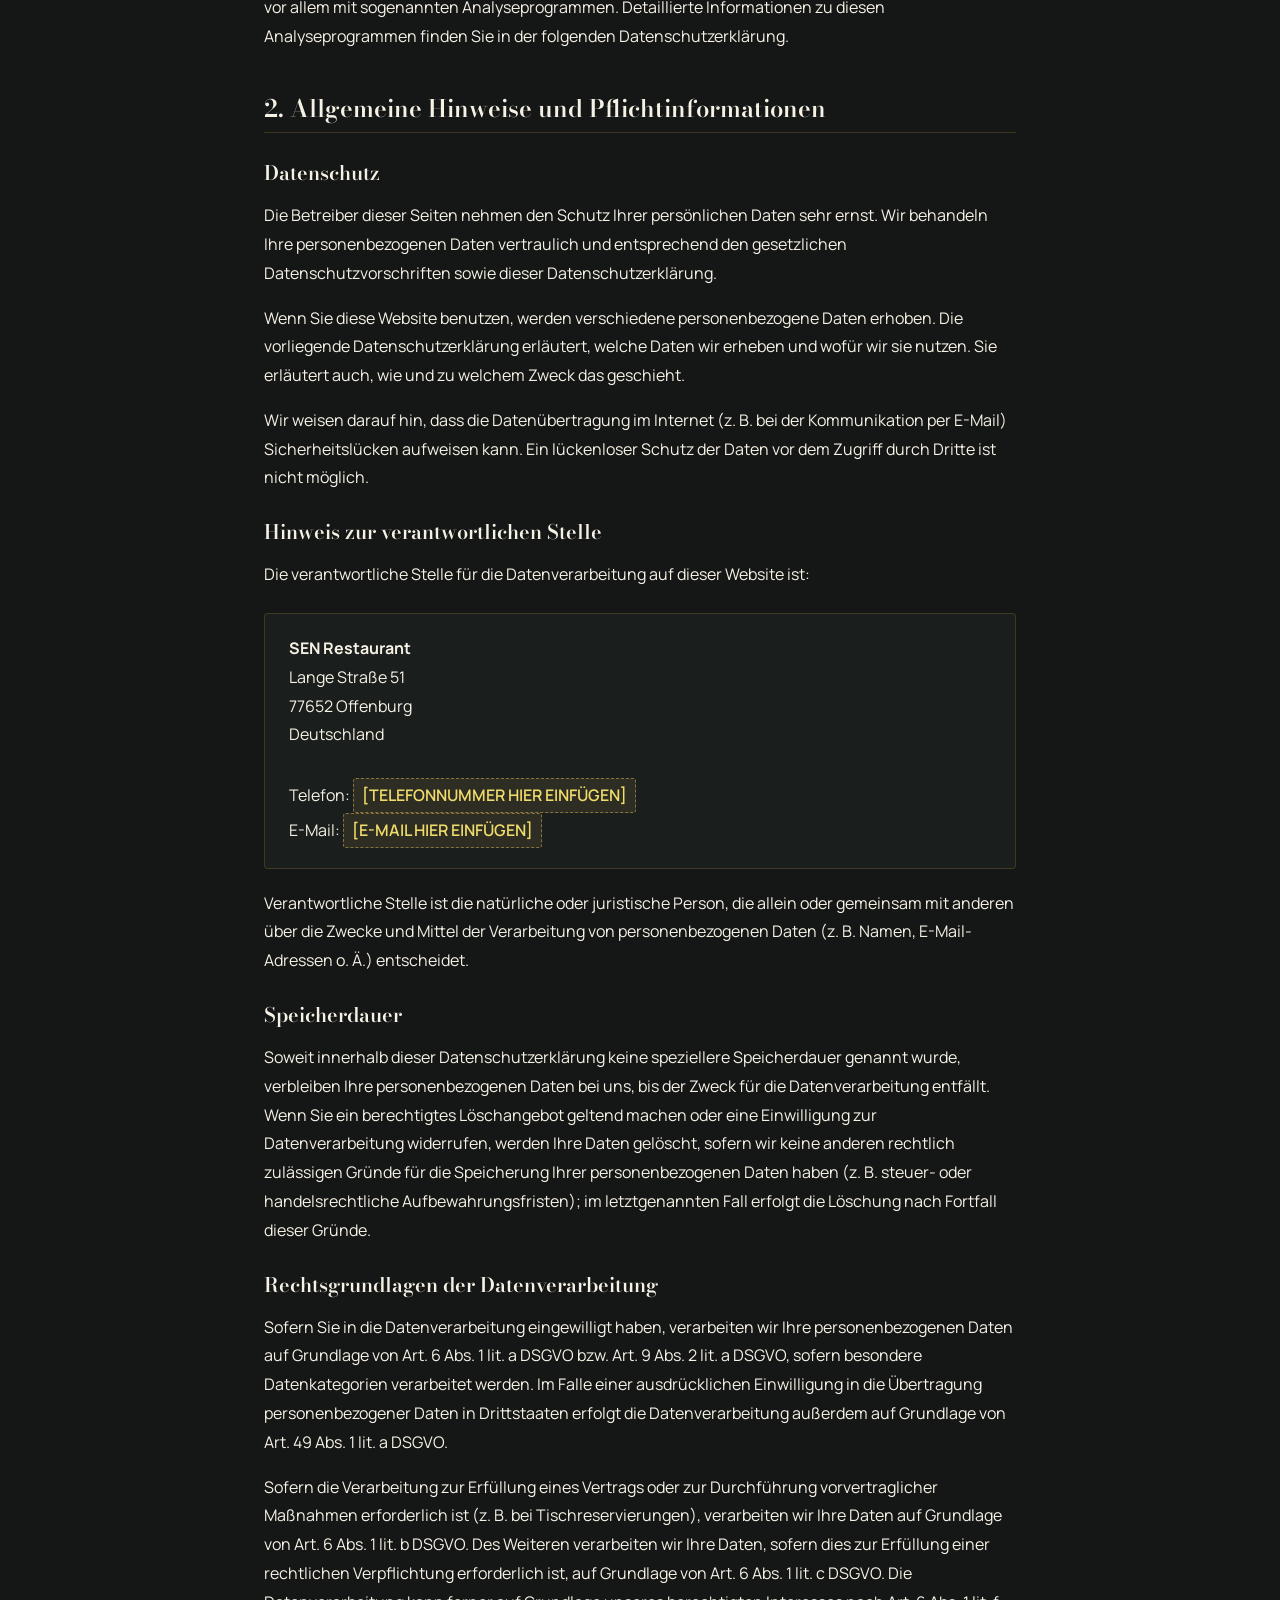
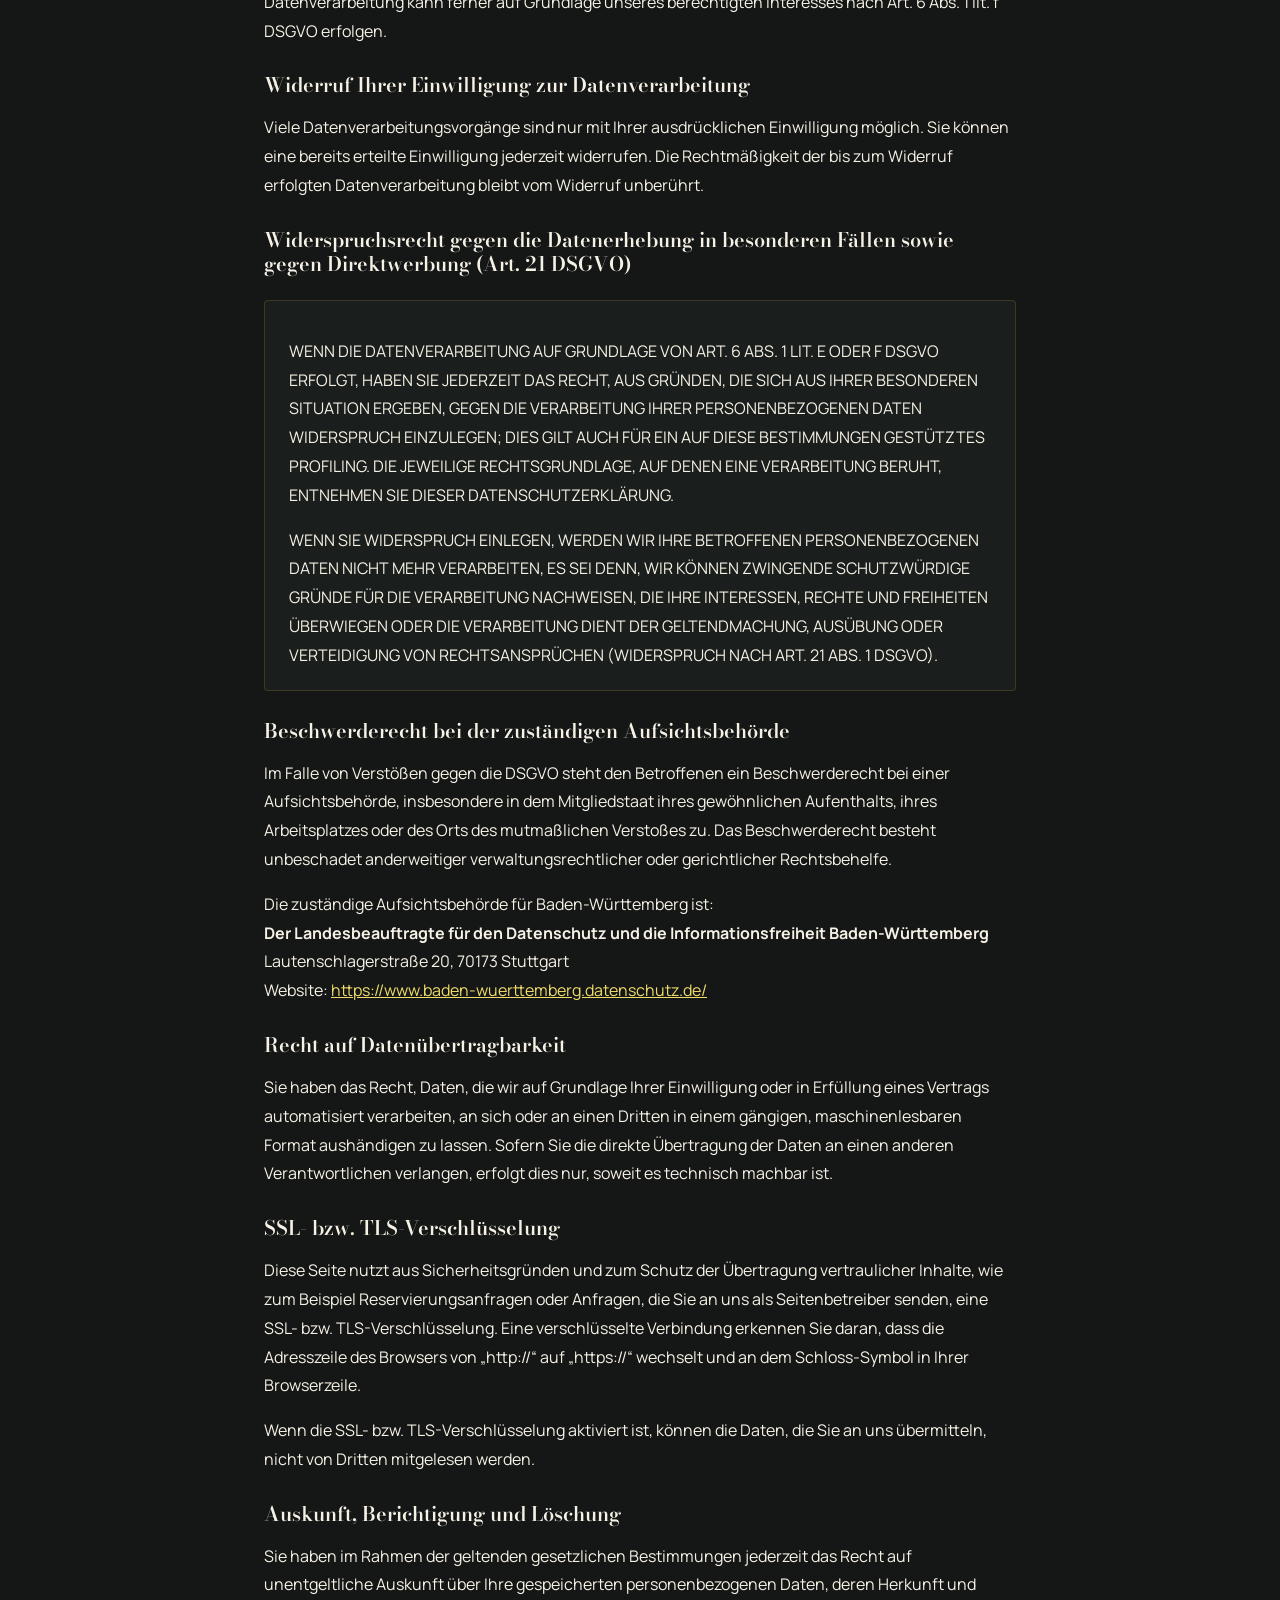
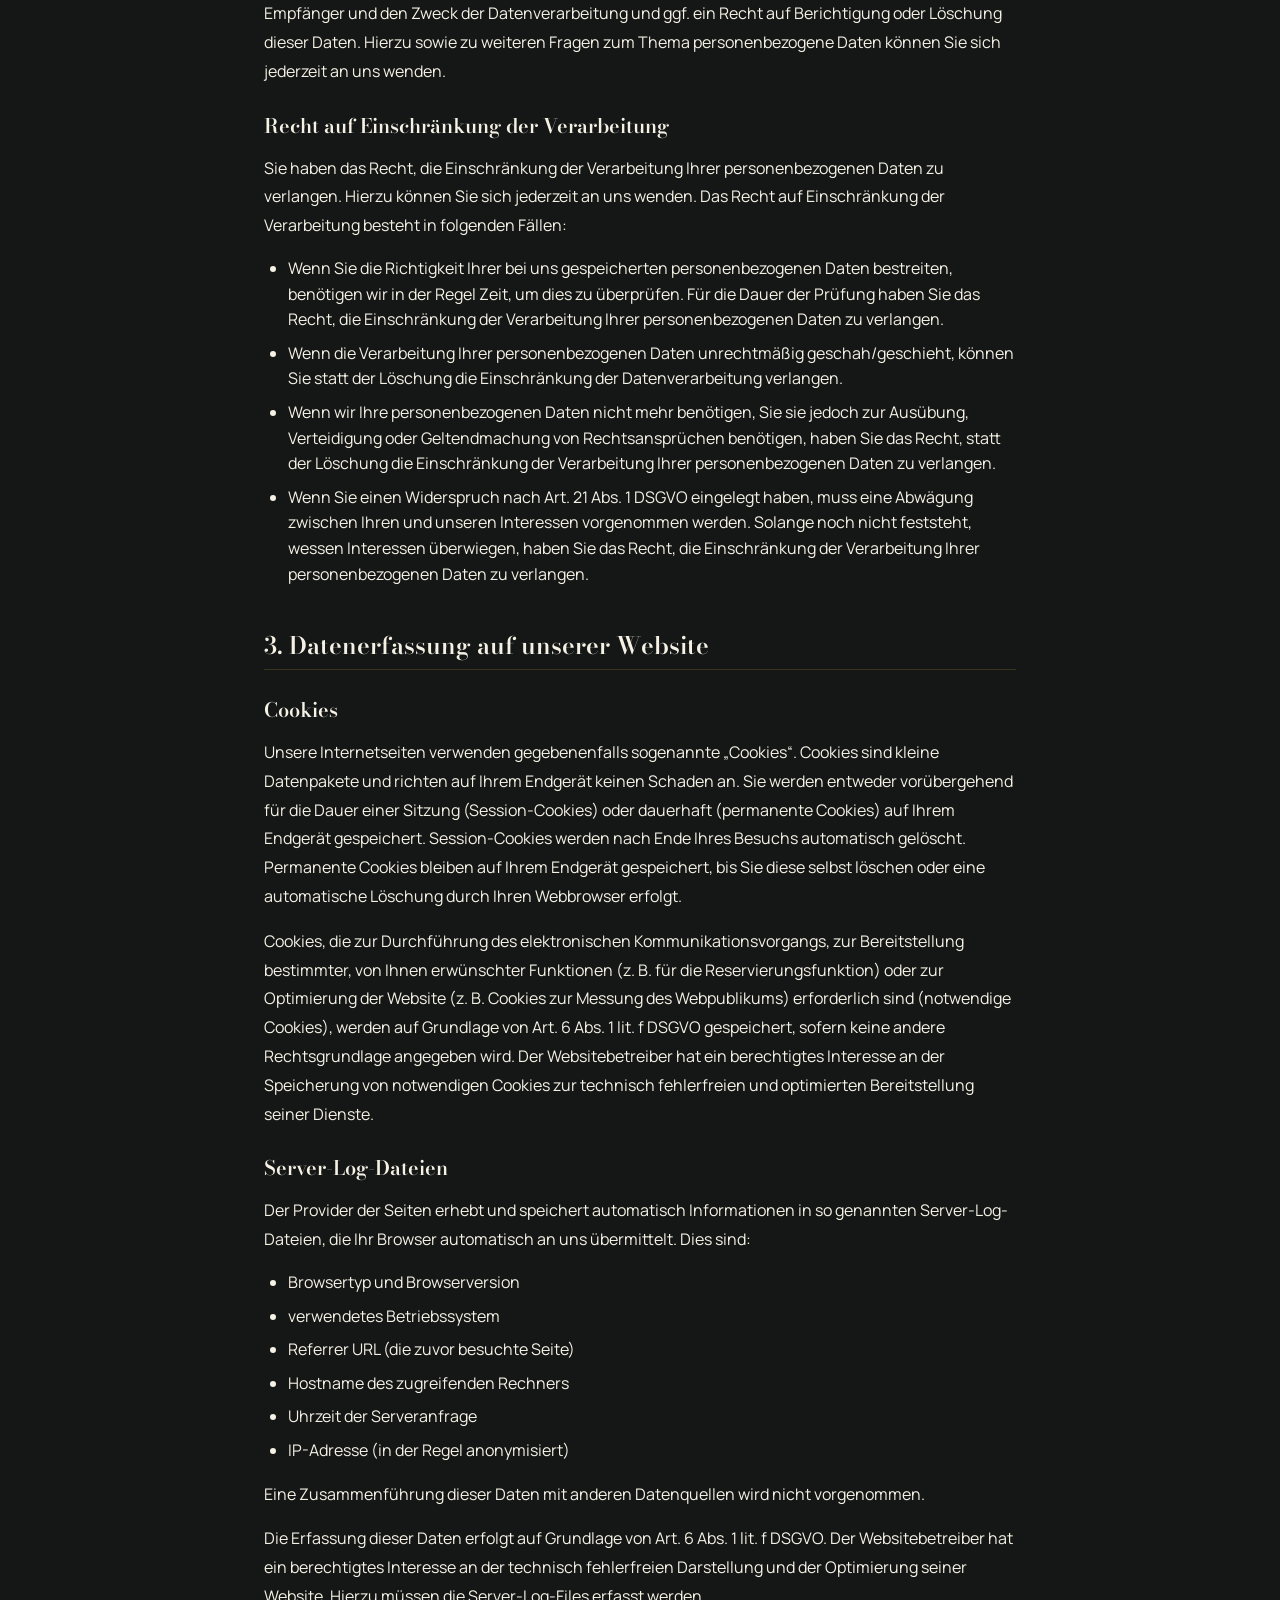
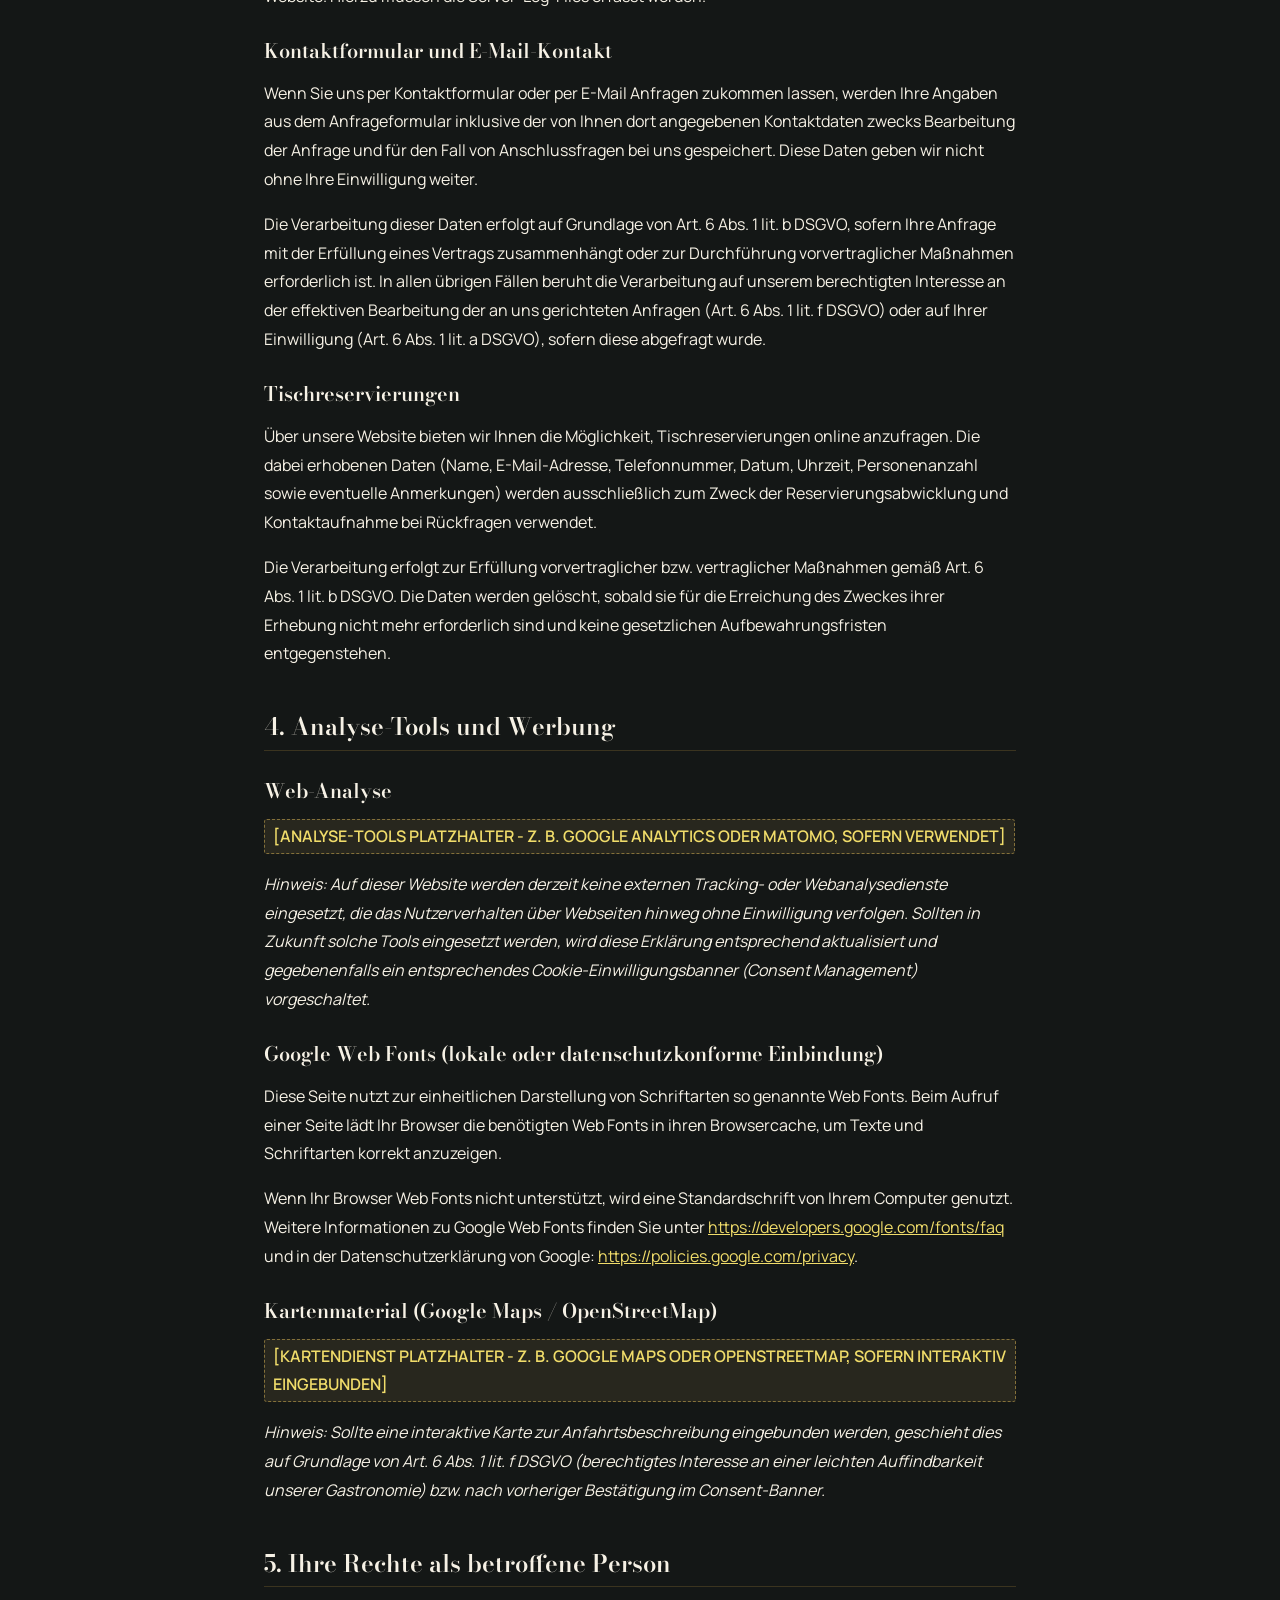
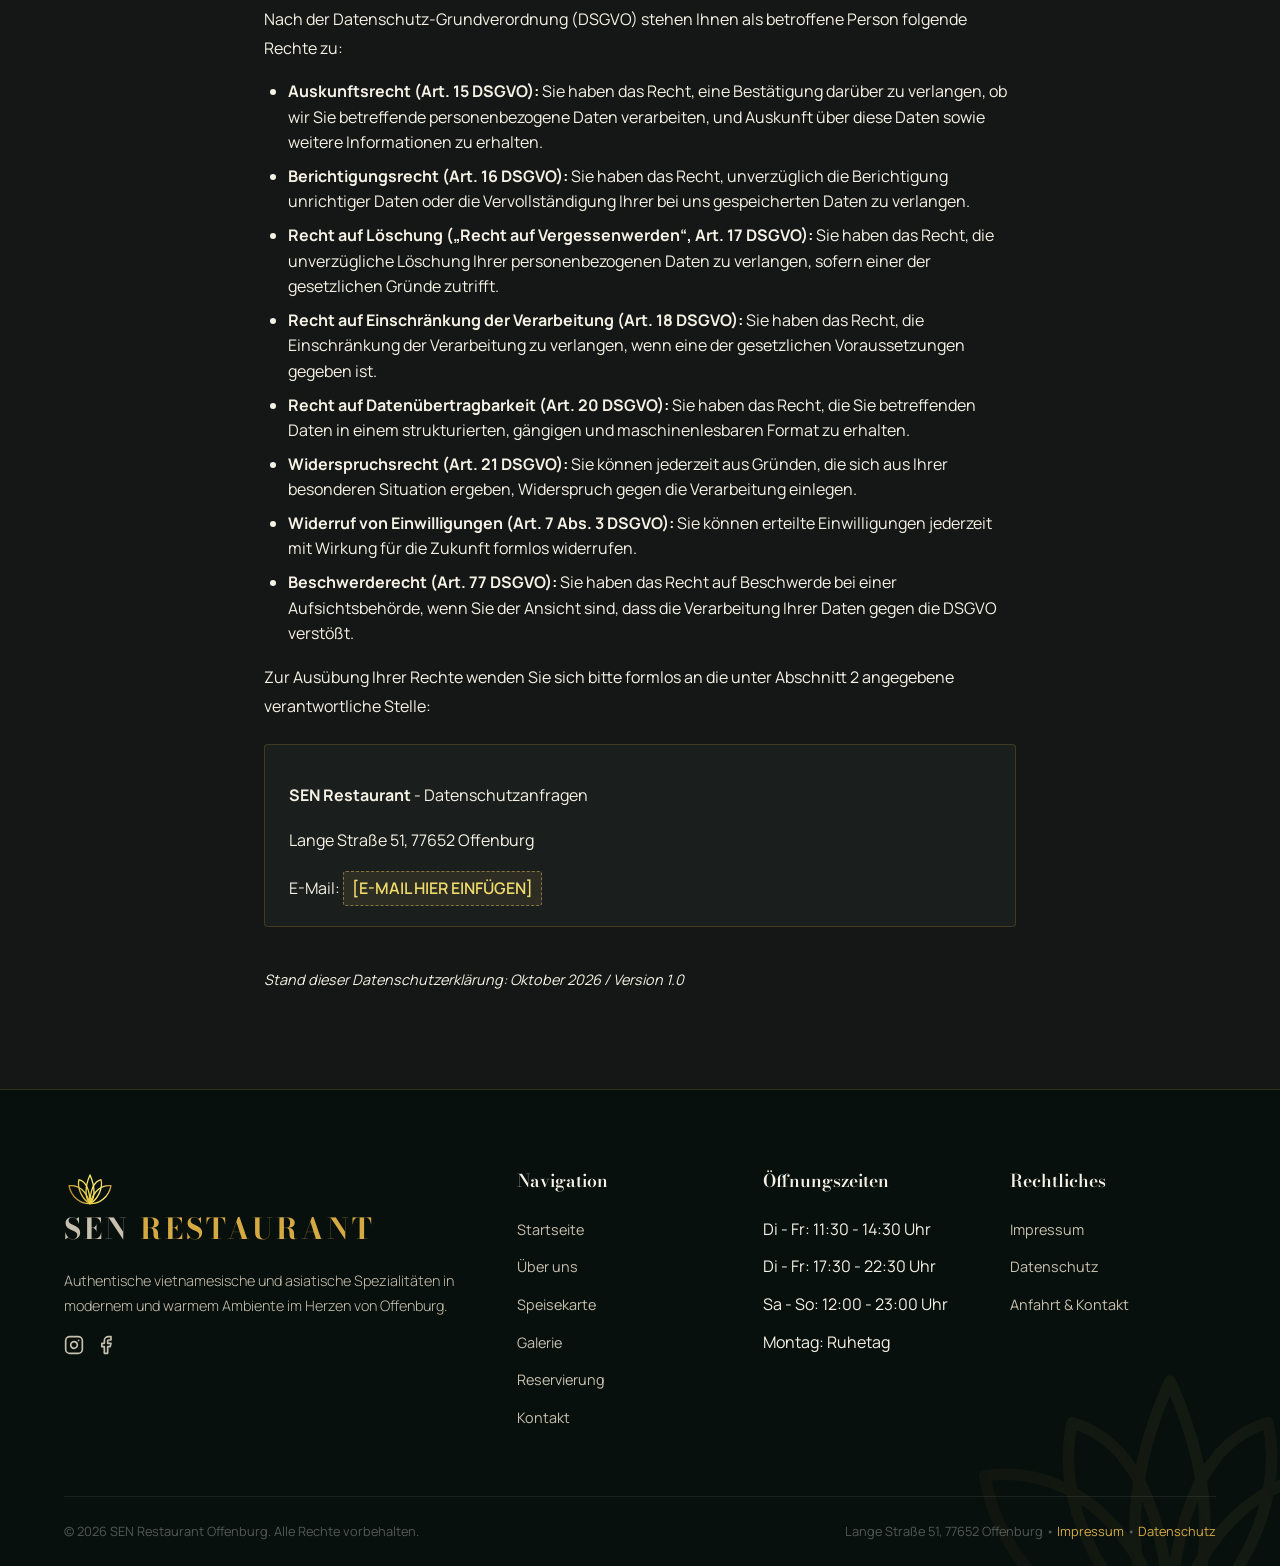
==== commit 6f4b45c7: "upload" ====
--- a/datenschutz.html
+++ b/datenschutz.html
@@ -7,8 +7,9 @@
   <meta name="description" content="Datenschutzerklärung des SEN Restaurant in Offenburg. Umfassende DSGVO-konforme Informationen über die Verarbeitung Ihrer personenbezogenen Daten.">
   <meta name="robots" content="noindex, follow">
   
-  <link rel="icon" type="image/png" sizes="32x32" href="assets/brand/favicon-32.png">
-  <link rel="apple-touch-icon" sizes="192x192" href="assets/brand/favicon-192.png">
+  <link rel="icon" type="image/svg+xml" href="assets/brand/sen-lotus-mark.svg">
+  <link rel="icon" type="image/png" sizes="32x32" href="assets/brand/favicon-sen-32.png">
+  <link rel="apple-touch-icon" sizes="192x192" href="assets/brand/favicon-sen-192.png">
   
   <!-- Main Project Stylesheet -->
   <link rel="stylesheet" href="css/style.css">
@@ -61,8 +62,8 @@
     }
 
     .logo .legal-logo-mark {
-      width: 40px;
-      height: 40px;
+      width: 52px;
+      height: auto;
       margin-right: 10px;
       object-fit: contain;
       vertical-align: middle;
@@ -210,7 +211,7 @@
   <!-- Simplified Header with Logo and Back Link -->
   <header class="legal-header">
     <div class="container">
-      <a href="index.html" class="logo" aria-label="SEN Restaurant Startseite"><img class="legal-logo-mark" src="assets/brand/sen-logo-mark.png" alt="" width="40" height="40">SEN <span>Restaurant</span></a>
+      <a href="index.html" class="logo" aria-label="SEN Restaurant Startseite"><img class="legal-logo-mark" src="assets/brand/sen-lotus-mark.svg" alt="" width="320" height="220">SEN <span>Restaurant</span></a>
       <a href="index.html" class="back-link" title="Zurück zur Startseite">
         <svg width="18" height="18" viewBox="0 0 24 24" fill="none" stroke="currentColor" stroke-width="2" stroke-linecap="round" stroke-linejoin="round" aria-hidden="true">
           <line x1="19" y1="12" x2="5" y2="12"></line>
@@ -468,7 +469,7 @@
       <div class="footer-grid">
         <!-- Column 1: Brand Info -->
         <div class="footer-col footer-brand">
-          <a href="index.html" class="logo"><img class="legal-logo-mark" src="assets/brand/sen-logo-mark.png" alt="" width="40" height="40" loading="lazy">SEN <span>Restaurant</span></a>
+          <a href="index.html" class="logo"><img class="legal-logo-mark" src="assets/brand/sen-lotus-mark.svg" alt="" width="320" height="220" loading="lazy">SEN <span>Restaurant</span></a>
           <p>Authentische vietnamesische und asiatische Spezialitäten in modernem und warmem Ambiente im Herzen von Offenburg.</p>
           <div class="footer-social">
             <a href="#" aria-label="Instagram" target="_blank" rel="noopener noreferrer">
--- a/css/premium.css
+++ b/css/premium.css
@@ -94,7 +94,7 @@
   transform: translateX(-50%);
   background:
     linear-gradient(90deg, transparent, var(--sen-line-strong)) left center / calc(50% - 32px) 1px no-repeat,
-    url('../assets/brand/sen-logo-mark.png') center / 28px 28px no-repeat,
+    url('../assets/brand/sen-lotus-mark.svg') center / 36px auto no-repeat,
     linear-gradient(90deg, var(--sen-line-strong), transparent) right center / calc(50% - 32px) 1px no-repeat;
   opacity: 0.48;
   pointer-events: none;
@@ -108,7 +108,7 @@
   bottom: clamp(-170px, -10vw, -86px);
   width: clamp(260px, 29vw, 500px);
   aspect-ratio: 1;
-  background: url('../assets/brand/sen-logo-mark.png') center / contain no-repeat;
+  background: url('../assets/brand/sen-lotus-mark.svg') center / contain no-repeat;
   opacity: 0.025;
   filter: grayscale(1) sepia(0.5);
   transform: rotate(-12deg);
@@ -200,7 +200,7 @@
   content: '';
   position: absolute;
   inset: 10% 18%;
-  background: url('../assets/brand/sen-logo-mark.png') center / contain no-repeat;
+  background: url('../assets/brand/sen-lotus-mark.svg') center / contain no-repeat;
   opacity: 0.05;
   pointer-events: none;
 }
@@ -682,7 +682,7 @@
   bottom: -160px;
   width: 460px;
   aspect-ratio: 1;
-  background: url('../assets/brand/sen-logo-mark.png') center / contain no-repeat;
+  background: url('../assets/brand/sen-lotus-mark.svg') center / contain no-repeat;
   opacity: 0.045;
   pointer-events: none;
 }
--- a/css/editorial.css
+++ b/css/editorial.css
@@ -5,18 +5,18 @@
 
 :root {
   color-scheme: dark;
-  --sen-bg: #07110f;
-  --sen-surface: #0c1a16;
-  --sen-surface-2: #12251f;
-  --sen-surface-3: #173129;
-  --sen-ink: #f4f0e8;
-  --sen-muted: #adbbb4;
-  --sen-line: rgba(229, 160, 180, 0.17);
-  --sen-line-strong: rgba(229, 160, 180, 0.43);
-  --sen-accent: #e5a0b4;
-  --sen-accent-strong: #f0b6c6;
-  --sen-accent-ink: #171012;
-  --sen-shadow: rgba(0, 5, 4, 0.54);
+  --sen-bg: #141716;
+  --sen-surface: #1a1e1c;
+  --sen-surface-2: #222724;
+  --sen-surface-3: #2b312d;
+  --sen-ink: #f6f1e5;
+  --sen-muted: #c8c0ae;
+  --sen-line: rgba(214, 170, 67, 0.2);
+  --sen-line-strong: rgba(232, 194, 91, 0.48);
+  --sen-accent: #d6aa43;
+  --sen-accent-strong: #f0dc6a;
+  --sen-accent-ink: #17130a;
+  --sen-shadow: rgba(4, 5, 4, 0.58);
   --sen-radius: 14px;
   --sen-control-radius: 10px;
   --sen-ease: cubic-bezier(0.16, 1, 0.3, 1);
@@ -28,9 +28,24 @@
 }
 
 body {
-  background:
-    radial-gradient(circle at 8% 12%, rgba(229, 160, 180, 0.055), transparent 25rem),
-    var(--sen-bg);
+  background-color: var(--sen-bg);
+  background-image:
+    linear-gradient(180deg, rgba(20, 23, 22, 0.44), rgba(20, 23, 22, 0.62)),
+    url('../assets/images/menu-background-custom.png');
+  background-position: center, center bottom;
+  background-size: cover, cover;
+  background-repeat: no-repeat;
+  background-attachment: fixed;
+}
+
+@media (min-width: 900px) {
+  body {
+    background-image:
+      linear-gradient(180deg, rgba(20, 23, 22, 0.38), rgba(20, 23, 22, 0.56)),
+      url('../assets/images/menu-background-desktop.png');
+    background-position: center, center bottom;
+    background-size: cover, cover;
+  }
 }
 
 ::selection {
@@ -43,11 +58,11 @@
 }
 
 ::-webkit-scrollbar-track {
-  background: #050c0a;
+  background: #0d0f0e;
 }
 
 ::-webkit-scrollbar-thumb {
-  border: 2px solid #050c0a;
+  border: 2px solid #0d0f0e;
   border-radius: 8px;
   background: var(--sen-accent);
 }
@@ -60,7 +75,7 @@
 .logo-mark,
 .hero-lotus-mark img,
 main > .section::after {
-  filter: sepia(0.2) saturate(0.7) hue-rotate(285deg) brightness(1.2);
+  filter: drop-shadow(0 9px 20px rgba(4, 5, 4, 0.22));
 }
 
 /* Header as a single lacquer rail */
@@ -71,22 +86,41 @@
 
 .header::after {
   opacity: 1;
-  border-bottom: 1px solid rgba(229, 160, 180, 0.12);
-  background: rgba(7, 17, 15, 0.88);
-  box-shadow: 0 18px 48px rgba(0, 5, 4, 0.18);
+  border-bottom: 1px solid rgba(214, 170, 67, 0.16);
+  background: rgba(20, 23, 22, 0.9);
+  box-shadow: 0 18px 48px rgba(4, 5, 4, 0.18);
   backdrop-filter: blur(18px) saturate(125%);
 }
 
 .logo-copy strong {
-  color: var(--sen-accent-strong);
-  font-family: var(--font-heading);
-  font-size: 1.5rem;
-  letter-spacing: 0.16em;
-}
-
-.logo-copy small,
+  color: var(--sen-ink);
+  font-family: var(--font-body);
+  font-size: 1.55rem;
+  font-weight: 700;
+  letter-spacing: 0.1em;
+  line-height: 0.86;
+}
+
+.logo-copy small {
+  margin-top: 6px;
+  color: var(--sen-ink);
+  font-size: 0.58rem;
+  font-weight: 700;
+  letter-spacing: 0.19em;
+}
+
 .nav-link {
   letter-spacing: 0.06em;
+}
+
+.logo-mark {
+  width: 54px;
+  height: auto;
+}
+
+.footer-brand .logo-mark {
+  width: 64px;
+  height: auto;
 }
 
 .nav-link {
@@ -113,14 +147,14 @@
   min-height: 100dvh;
   padding: 76px 0 0;
   background:
-    linear-gradient(110deg, rgba(229, 160, 180, 0.07), transparent 32%),
-    var(--sen-bg) !important;
+    linear-gradient(110deg, rgba(214, 170, 67, 0.08), transparent 32%),
+    rgba(20, 23, 22, 0.24) !important;
 }
 
 .hero::before {
   inset: auto 0 0;
   height: 34%;
-  background: linear-gradient(to top, rgba(5, 12, 10, 0.78), transparent);
+  background: linear-gradient(to top, rgba(9, 10, 9, 0.8), transparent);
 }
 
 .hero-shell {
@@ -167,7 +201,7 @@
 
 .hero-subtitle {
   max-width: 42ch;
-  color: #c3cec8;
+  color: #d3ccbd;
 }
 
 .hero-location {
@@ -180,7 +214,7 @@
   height: min(82dvh, 820px);
   border: 0;
   border-radius: clamp(92px, 12vw, 178px) 14px clamp(92px, 12vw, 178px) 14px;
-  box-shadow: 0 42px 100px rgba(0, 5, 4, 0.58);
+  box-shadow: 0 42px 100px rgba(4, 5, 4, 0.58);
 }
 
 .hero-visual img {
@@ -193,12 +227,12 @@
   bottom: 26px;
   width: 96px;
   border: 0;
-  background-color: rgba(7, 17, 15, 0.72);
+  background-color: rgba(20, 23, 22, 0.74);
   border-radius: 52% 48% 50% 50%;
 }
 
 .hero-visual::after {
-  background: linear-gradient(135deg, rgba(229, 160, 180, 0.13), transparent 34%, rgba(7, 17, 15, 0.3));
+  background: linear-gradient(135deg, rgba(214, 170, 67, 0.15), transparent 34%, rgba(20, 23, 22, 0.32));
 }
 
 .hero-lotus-mark {
@@ -217,12 +251,12 @@
 .btn-primary {
   background: var(--sen-accent);
   color: var(--sen-accent-ink);
-  box-shadow: 0 16px 34px rgba(0, 5, 4, 0.34);
+  box-shadow: 0 16px 34px rgba(4, 5, 4, 0.34);
 }
 
 .btn-primary:hover {
   background: var(--sen-accent-strong);
-  box-shadow: 0 22px 46px rgba(0, 5, 4, 0.48);
+  box-shadow: 0 22px 46px rgba(4, 5, 4, 0.48);
 }
 
 .btn-secondary,
@@ -244,7 +278,7 @@
 #highlights,
 #reservierung,
 #kontakt {
-  background: var(--sen-surface) !important;
+  background: rgba(26, 30, 28, 0.68) !important;
 }
 
 main > .section {
@@ -302,7 +336,7 @@
 .about-image-wrapper {
   border: 0;
   border-radius: 14px clamp(90px, 10vw, 154px) 14px clamp(90px, 10vw, 154px);
-  box-shadow: 0 38px 90px rgba(0, 5, 4, 0.48);
+  box-shadow: 0 38px 90px rgba(4, 5, 4, 0.48);
 }
 
 .about-image-wrapper::before {
@@ -351,7 +385,7 @@
 }
 
 .highlight-card-overlay {
-  background: linear-gradient(180deg, transparent 34%, rgba(3, 10, 8, 0.92));
+  background: linear-gradient(180deg, transparent 34%, rgba(8, 9, 8, 0.92));
 }
 
 .highlight-card-content {
@@ -366,14 +400,14 @@
 
 .highlight-card:hover {
   transform: translateY(-4px);
-  box-shadow: 0 28px 62px rgba(0, 5, 4, 0.42);
-}
-
-/* Menu: compact photographic index, one image for every dish */
+  box-shadow: 0 28px 62px rgba(4, 5, 4, 0.42);
+}
+
+/* Menu: compact photographic index, one representative image per category */
 #speisekarte {
   background:
-    linear-gradient(180deg, rgba(229, 160, 180, 0.035), transparent 24rem),
-    var(--sen-bg) !important;
+    linear-gradient(180deg, rgba(214, 170, 67, 0.045), transparent 24rem),
+    rgba(20, 23, 22, 0.32) !important;
 }
 
 #speisekarte .section-header {
@@ -388,8 +422,8 @@
   border-top: 1px solid var(--sen-line);
   border-bottom: 1px solid var(--sen-line);
   border-radius: 0;
-  background: rgba(7, 17, 15, 0.92);
-  box-shadow: 0 22px 46px rgba(0, 5, 4, 0.2);
+  background: rgba(20, 23, 22, 0.94);
+  box-shadow: 0 22px 46px rgba(4, 5, 4, 0.2);
   backdrop-filter: blur(18px) saturate(125%);
 }
 
@@ -416,7 +450,7 @@
 
 .menu-tab:hover {
   border-color: var(--sen-line);
-  background: rgba(229, 160, 180, 0.07);
+  background: rgba(214, 170, 67, 0.09);
   color: var(--sen-ink);
 }
 
@@ -444,6 +478,41 @@
   margin-bottom: 42px !important;
 }
 
+.menu-category-hero {
+  position: relative;
+  width: 100%;
+  height: auto;
+  aspect-ratio: 16 / 7;
+  margin: 0 0 48px;
+  overflow: hidden;
+  border-radius: 14px 96px 14px 14px;
+  background: var(--sen-surface-2);
+  box-shadow: 0 30px 72px rgba(4, 5, 4, 0.42);
+}
+
+.menu-category-hero::after {
+  position: absolute;
+  inset: 0;
+  content: '';
+  pointer-events: none;
+  background: linear-gradient(135deg, rgba(214, 170, 67, 0.13), transparent 34%, rgba(20, 23, 22, 0.2));
+}
+
+.menu-category-hero picture {
+  display: block;
+  width: 100%;
+  height: 100%;
+}
+
+.menu-category-hero img {
+  display: block;
+  width: 100%;
+  height: 100%;
+  object-fit: cover;
+  object-position: var(--category-image-position, 50% 50%);
+  filter: saturate(0.96) contrast(1.04);
+}
+
 .menu-category-gallery {
   display: none !important;
 }
@@ -459,11 +528,11 @@
 .menu-item.has-dish-image {
   position: relative;
   display: grid;
-  grid-template-columns: 118px minmax(0, 1fr);
-  column-gap: 22px;
+  grid-template-columns: minmax(0, 1fr);
+  column-gap: 0;
   align-items: start;
   min-width: 0;
-  min-height: 166px;
+  min-height: 0;
   padding: 24px 0;
   border-top: 0;
   border-bottom: 1px solid var(--sen-line);
@@ -471,42 +540,8 @@
   transition: background-color 0.3s ease;
 }
 
-.menu-item.has-dish-image > :not(.menu-item-media) {
-  grid-column: 2;
-}
-
 .menu-item:hover {
-  background: rgba(229, 160, 180, 0.035);
-}
-
-.menu-item-media {
-  grid-column: 1;
-  grid-row: 1 / span 12;
-  width: 118px;
-  aspect-ratio: 1;
-  margin: 0;
-  overflow: hidden;
-  border: 0;
-  border-radius: 12px 12px 34px 12px;
-  background: var(--sen-surface-2);
-  box-shadow: 0 18px 38px rgba(0, 5, 4, 0.34);
-}
-
-.menu-item-media::after {
-  background: linear-gradient(145deg, rgba(229, 160, 180, 0.12), transparent 44%, rgba(7, 17, 15, 0.18));
-}
-
-.menu-item-media img {
-  object-fit: cover;
-  object-position: var(--dish-position, 50% 50%);
-  filter: saturate(0.97) contrast(1.025);
-  transform: scale(1.002);
-  transition: transform 0.65s var(--sen-ease), filter 0.38s ease;
-}
-
-.menu-item.has-dish-image:hover .menu-item-media img {
-  transform: scale(1.035);
-  filter: saturate(1.04) contrast(1.025);
+  background: rgba(214, 170, 67, 0.045);
 }
 
 .menu-item-header {
@@ -576,6 +611,12 @@
   color: var(--sen-accent-ink);
 }
 
+.whatsapp-order,
+.whatsapp-order:not(:disabled),
+.whatsapp-order:not(:disabled):hover {
+  box-shadow: 0 14px 32px var(--sen-shadow);
+}
+
 /* Gallery, information and reservation share the same editorial rhythm */
 .gallery-grid {
   gap: 14px;
@@ -606,7 +647,7 @@
   border: 0;
   border-radius: 14px 14px 70px 14px;
   background: var(--sen-surface-2);
-  box-shadow: 0 34px 76px rgba(0, 5, 4, 0.36);
+  box-shadow: 0 34px 76px rgba(4, 5, 4, 0.36);
 }
 
 .hours-card {
@@ -618,7 +659,7 @@
 .form-select {
   border-radius: 9px;
   border-color: var(--sen-line);
-  background: rgba(7, 17, 15, 0.66);
+  background: rgba(20, 23, 22, 0.7);
 }
 
 .contact-grid {
@@ -674,13 +715,10 @@
 
   .menu-item,
   .menu-item.has-dish-image {
-    grid-template-columns: 104px minmax(0, 1fr);
-    column-gap: 18px;
-  }
-
-  .menu-item-media {
-    width: 104px;
-  }
+    grid-template-columns: minmax(0, 1fr);
+    column-gap: 0;
+  }
+
 }
 
 @media (max-width: 900px) {
@@ -730,12 +768,9 @@
 
   .menu-item,
   .menu-item.has-dish-image {
-    grid-template-columns: 118px minmax(0, 1fr);
-  }
-
-  .menu-item-media {
-    width: 118px;
-  }
+    grid-template-columns: minmax(0, 1fr);
+  }
+
 }
 
 @media (max-width: 768px) {
@@ -792,9 +827,15 @@
     font-size: clamp(3.5rem, 16vw, 5rem);
   }
 
+  .menu-category-hero {
+    height: clamp(240px, 54vw, 340px);
+    margin-bottom: 36px;
+    border-radius: 12px 58px 12px 12px;
+  }
+
   .menu-item,
   .menu-item.has-dish-image {
-    min-height: 142px;
+    min-height: 0;
     padding-block: 20px;
   }
 }
@@ -824,19 +865,14 @@
 
   .menu-item,
   .menu-item.has-dish-image {
-    grid-template-columns: 88px minmax(0, 1fr);
-    column-gap: 14px;
-    min-height: 122px;
+    grid-template-columns: minmax(0, 1fr);
+    column-gap: 0;
+    min-height: 0;
     padding-block: 18px;
   }
 
   .menu-item:hover {
     background: transparent;
-  }
-
-  .menu-item-media {
-    width: 88px;
-    border-radius: 10px 10px 26px 10px;
   }
 
   .menu-item-header {
